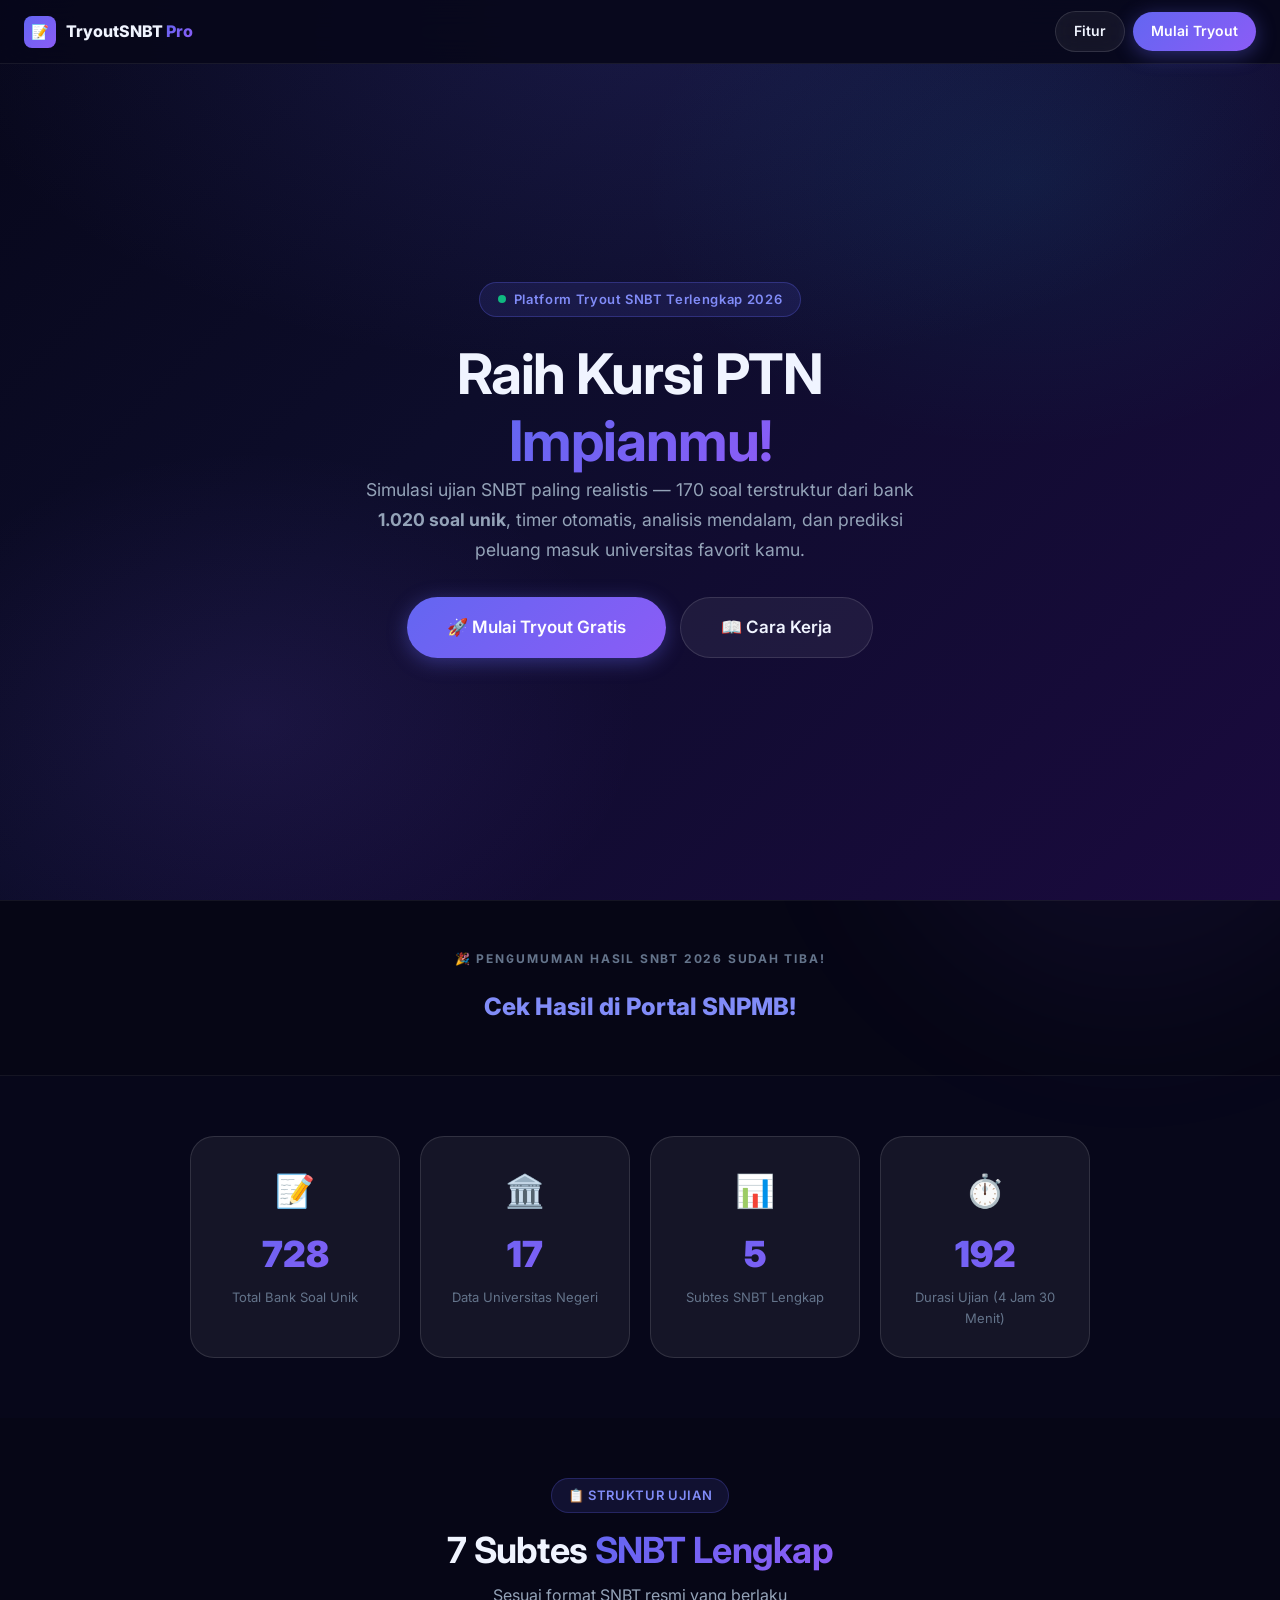
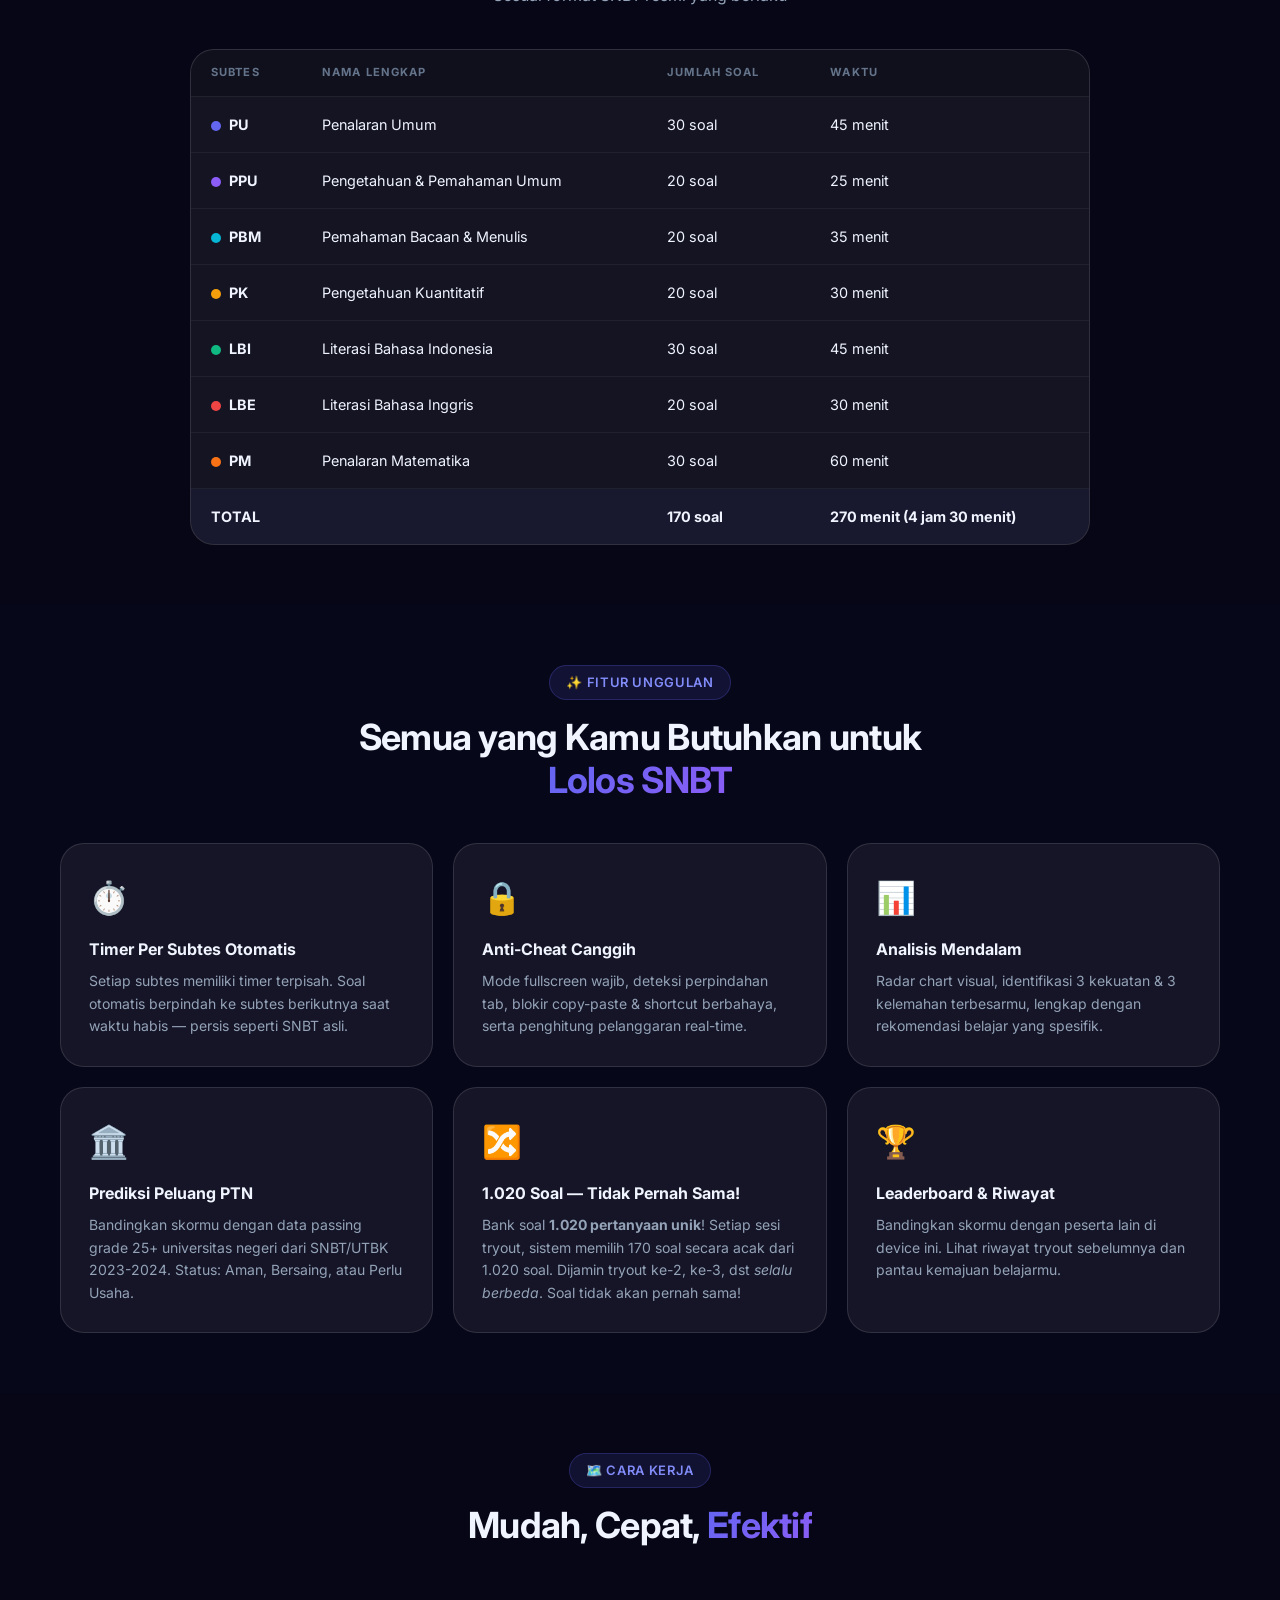
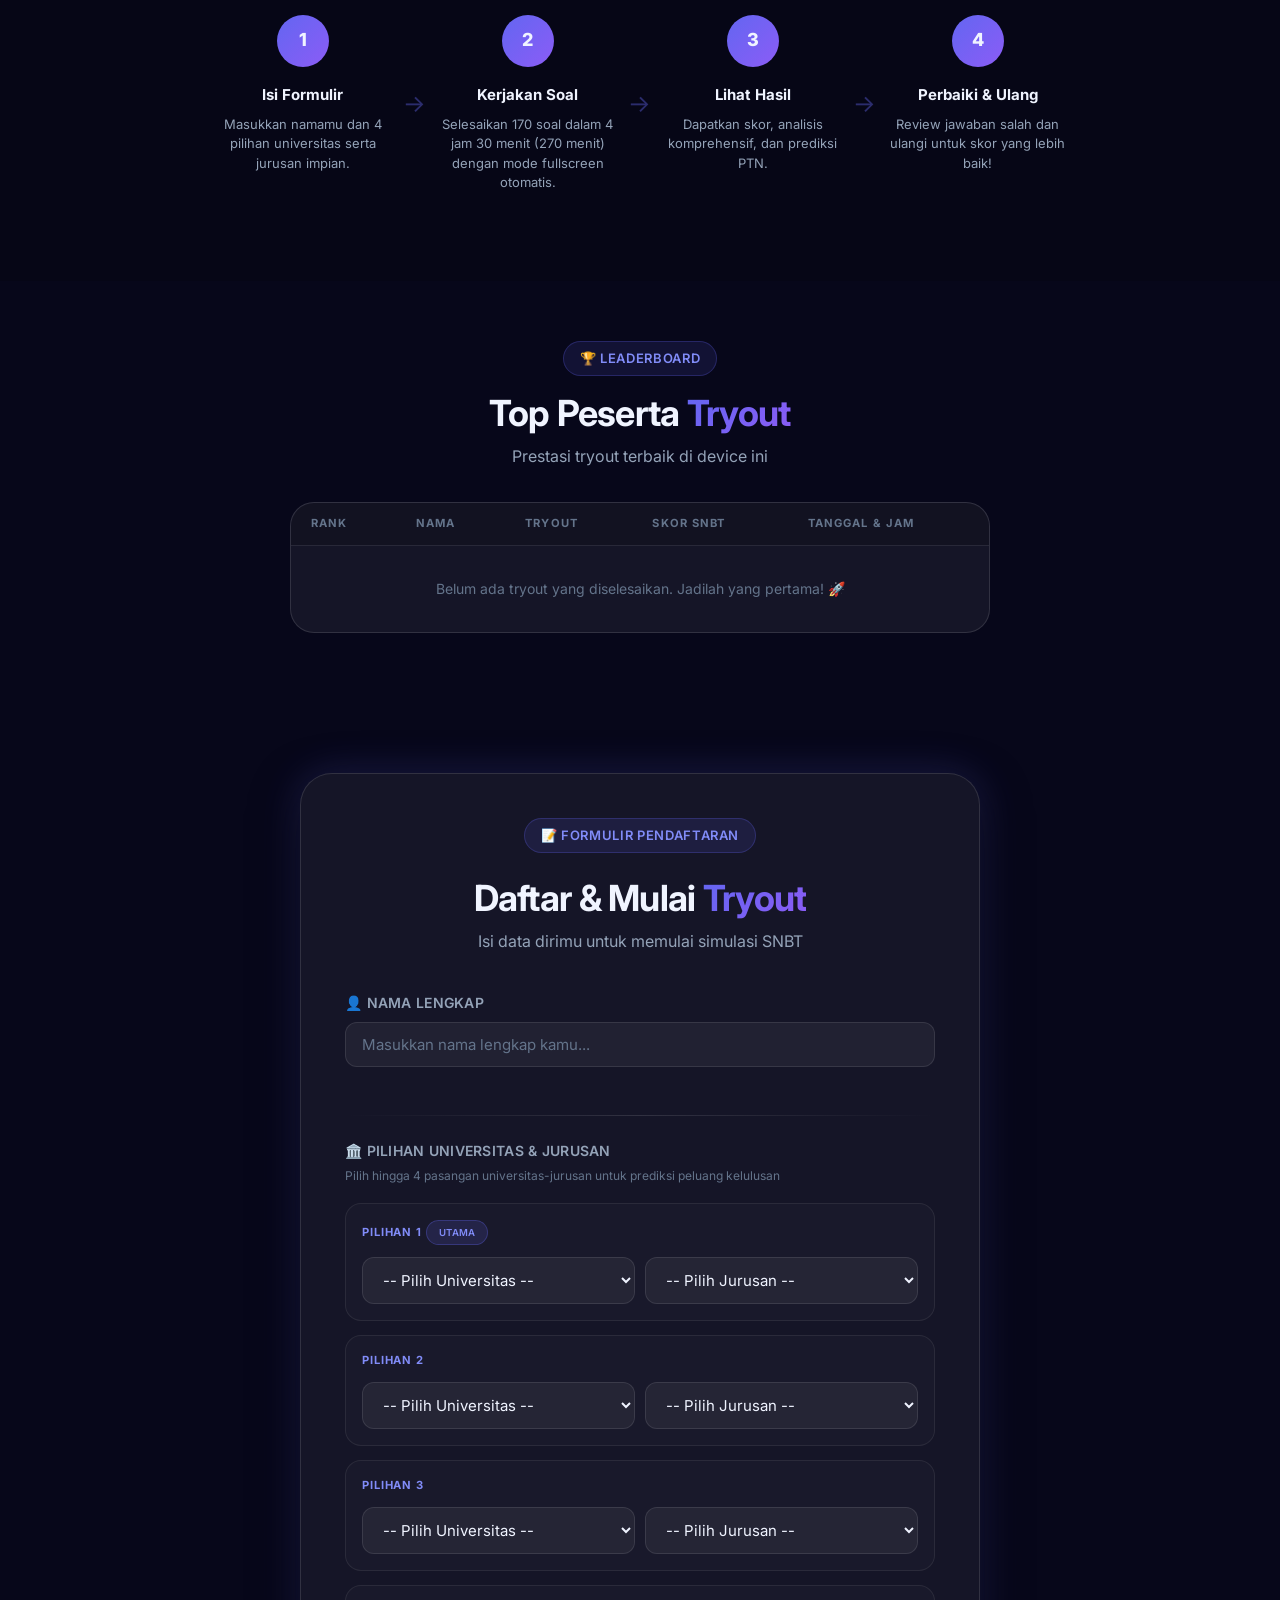
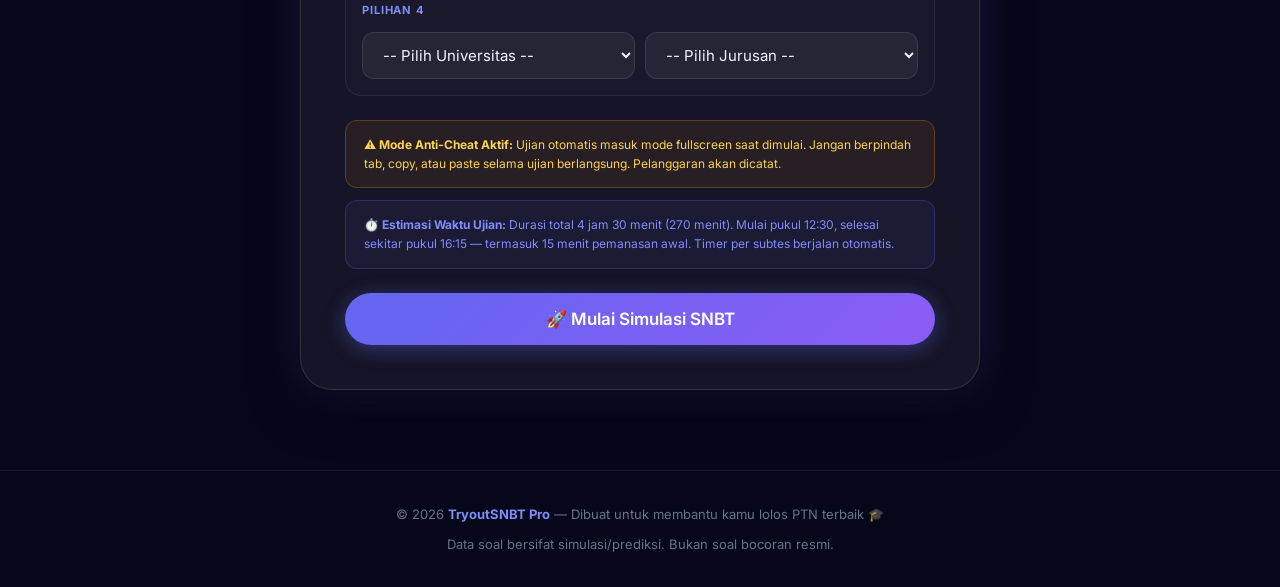
==== index.html @ de83677d "perbaiki waktu ujian" ====
<!DOCTYPE html>
<html lang="id">
<head>
  <meta charset="UTF-8">
  <meta name="viewport" content="width=device-width, initial-scale=1.0">
  <title>TryoutSNBT Pro — Simulasi SNBT Terlengkap 2026</title>
  <meta name="description" content="Platform simulasi ujian SNBT terlengkap. 170 soal, 7 subtes, timer otomatis, analisis mendalam, dan prediksi kelulusan PTN favorit kamu.">
  <link rel="stylesheet" href="css/style.css">
  <style>
    /* ===== HERO ===== */
    .hero {
      min-height: 100vh;
      display: flex;
      flex-direction: column;
      align-items: center;
      justify-content: center;
      text-align: center;
      padding: 100px 20px 60px;
      position: relative;
      overflow: hidden;
      background: var(--gradient-hero);
    }
    .hero::before {
      content: '';
      position: absolute; inset: 0;
      background:
        radial-gradient(ellipse 80% 60% at 50% 0%, rgba(99,102,241,0.15) 0%, transparent 70%),
        radial-gradient(ellipse 50% 50% at 20% 80%, rgba(139,92,246,0.10) 0%, transparent 60%),
        radial-gradient(ellipse 50% 50% at 80% 20%, rgba(6,182,212,0.08) 0%, transparent 60%);
      pointer-events: none;
    }
    .orb-1 { position:absolute; width:600px; height:600px; background:rgba(99,102,241,0.08); top:-200px; left:-200px; border-radius:50%; filter:blur(80px); pointer-events:none; animation:pulse-orb 8s ease-in-out infinite alternate; }
    .orb-2 { position:absolute; width:500px; height:500px; background:rgba(139,92,246,0.06); bottom:-100px; right:-100px; border-radius:50%; filter:blur(80px); pointer-events:none; animation:pulse-orb 6s ease-in-out infinite alternate-reverse; }

    .hero-content { position:relative; z-index:1; max-width:800px; }

    .hero-badge {
      display:inline-flex; align-items:center; gap:8px;
      padding:6px 18px; border-radius:30px; margin-bottom:24px;
      background:rgba(99,102,241,0.12); border:1px solid rgba(99,102,241,0.3);
      font-size:0.8125rem; font-weight:600; color:var(--primary-light);
      letter-spacing:0.05em; animation:fadeInDown 0.6s ease;
    }
    .hero-badge .dot { width:8px; height:8px; border-radius:50%; background:var(--success); animation:blink 1.5s infinite; }

    .hero h1 { animation:fadeInUp 0.7s 0.1s ease both; }
    .hero-sub {
      font-size:1.1rem; color:var(--text-secondary); max-width:580px; margin:0 auto;
      line-height:1.7; animation:fadeInUp 0.7s 0.2s ease both;
    }
    .hero-cta { display:flex; flex-wrap:wrap; gap:14px; justify-content:center; margin-top:32px; animation:fadeInUp 0.7s 0.3s ease both; }

    /* ===== COUNTDOWN ===== */
    .countdown-section {
      padding: 48px 20px;
      text-align:center;
      background:rgba(0,0,0,0.2);
      border-top:1px solid rgba(255,255,255,0.06);
      border-bottom:1px solid rgba(255,255,255,0.06);
    }
    .countdown-label { font-size:0.75rem; font-weight:700; text-transform:uppercase; letter-spacing:0.15em; color:var(--text-muted); margin-bottom:20px; }
    .countdown-units { display:flex; justify-content:center; gap:20px; flex-wrap:wrap; }
    .cd-unit { text-align:center; min-width:80px; }
    .cd-num {
      font-size:clamp(2.5rem,6vw,4rem); font-weight:900; letter-spacing:-0.02em;
      font-variant-numeric:tabular-nums; line-height:1;
      background:var(--gradient-primary); -webkit-background-clip:text; -webkit-text-fill-color:transparent; background-clip:text;
    }
    .cd-sep { font-size:2.5rem; font-weight:700; color:rgba(99,102,241,0.5); align-self:flex-start; padding-top:4px; }
    .cd-lbl { font-size:0.7rem; font-weight:600; text-transform:uppercase; letter-spacing:0.1em; color:var(--text-muted); margin-top:4px; }

    /* ===== STATS ===== */
    .stats-section { padding:60px 20px; }
    .stats-grid { display:grid; grid-template-columns:repeat(auto-fit,minmax(200px,1fr)); gap:20px; max-width:900px; margin:0 auto; }
    .stat-card {
      padding:28px 24px; text-align:center;
      background:var(--glass-bg); border:1px solid var(--glass-border);
      border-radius:var(--radius-xl); transition:var(--transition);
    }
    .stat-card:hover { transform:translateY(-4px); box-shadow:var(--shadow-md); border-color:rgba(99,102,241,0.3); }
    .stat-icon { font-size:2rem; margin-bottom:10px; }
    .stat-num { font-size:2.25rem; font-weight:900; }
    .stat-desc { font-size:0.8125rem; color:var(--text-muted); margin-top:4px; }

    /* ===== FEATURES ===== */
    .features-section { padding:60px 20px; }
    .features-grid { display:grid; grid-template-columns:repeat(auto-fit,minmax(280px,1fr)); gap:20px; margin-top:40px; }
    .feature-card {
      padding:28px; background:var(--glass-bg); border:1px solid var(--glass-border);
      border-radius:var(--radius-xl); transition:var(--transition); position:relative; overflow:hidden;
    }
    .feature-card:hover { transform:translateY(-4px); box-shadow:var(--shadow-md), 0 0 30px rgba(99,102,241,0.1); border-color:rgba(99,102,241,0.25); }
    .feature-card::before { content:''; position:absolute; inset:0; background:var(--gradient-primary); opacity:0; transition:var(--transition); border-radius:inherit; }
    .feature-card:hover::before { opacity:0.03; }
    .feature-icon { font-size:2rem; margin-bottom:14px; position:relative; z-index:1; }
    .feature-title { font-size:1rem; font-weight:700; margin-bottom:8px; position:relative; z-index:1; }
    .feature-desc { font-size:0.875rem; color:var(--text-secondary); line-height:1.6; position:relative; z-index:1; }

    /* ===== SUBTEST TABLE ===== */
    .subtests-section { padding:60px 20px; background:rgba(0,0,0,0.15); }
    .subtest-table-wrap { max-width:900px; margin:40px auto 0; background:var(--glass-bg); border:1px solid var(--glass-border); border-radius:var(--radius-xl); overflow:hidden; }
    .subtest-table { width:100%; border-collapse:collapse; }
    .subtest-table th { padding:14px 20px; text-align:left; font-size:0.7rem; font-weight:700; text-transform:uppercase; letter-spacing:0.1em; color:var(--text-muted); border-bottom:1px solid rgba(255,255,255,0.07); background:rgba(0,0,0,0.2); }
    .subtest-table td { padding:16px 20px; font-size:0.9rem; border-bottom:1px solid rgba(255,255,255,0.05); }
    .subtest-table tr:last-child td { border-bottom:none; }
    .subtest-table tr:hover td { background:rgba(255,255,255,0.02); }
    .sub-dot { display:inline-block; width:10px; height:10px; border-radius:50%; margin-right:8px; vertical-align:middle; }

    /* ===== REGISTRATION FORM ===== */
    .register-section { padding:80px 20px; }
    .form-card { max-width:680px; margin:0 auto; padding:44px; background:var(--glass-bg); border:1px solid var(--glass-border); border-radius:var(--radius-2xl); box-shadow:var(--shadow-lg),var(--shadow-glow); }
    .form-card-header { text-align:center; margin-bottom:36px; }
    .choices-grid { display:grid; grid-template-columns:1fr 1fr; gap:14px; }
    .choice-group { grid-column:1/-1; display:grid; grid-template-columns:1fr 1fr; gap:10px; padding:16px; background:rgba(255,255,255,0.02); border:1px solid rgba(255,255,255,0.07); border-radius:var(--radius-lg); }
    .choice-num { grid-column:1/-1; font-size:0.7rem; font-weight:700; text-transform:uppercase; letter-spacing:0.08em; color:var(--primary-light); margin-bottom:2px; }
    .name-hint { font-size:0.75rem; color:var(--danger); min-height:16px; }

    /* ===== LEADERBOARD ===== */
    .leaderboard-section { padding:60px 20px; }
    .lb-card { max-width:700px; margin:0 auto; background:var(--glass-bg); border:1px solid var(--glass-border); border-radius:var(--radius-xl); overflow:hidden; }
    .lb-card table { width:100%; border-collapse:collapse; }
    .lb-card th { padding:12px 20px; text-align:left; font-size:0.7rem; font-weight:700; text-transform:uppercase; letter-spacing:0.1em; color:var(--text-muted); border-bottom:1px solid rgba(255,255,255,0.08); background:rgba(0,0,0,0.15); }
    .lb-card td { padding:13px 20px; font-size:0.875rem; border-bottom:1px solid rgba(255,255,255,0.05); }
    .lb-card tr:last-child td { border-bottom:none; }
    .lb-card tr:hover td { background:rgba(255,255,255,0.02); }

    /* ===== HOW IT WORKS ===== */
    .how-section { padding:60px 20px; background:rgba(0,0,0,0.15); }
    .steps-grid { display:grid; grid-template-columns:repeat(auto-fit,minmax(200px,1fr)); gap:0; max-width:900px; margin:40px auto 0; }
    .step { padding:28px 24px; text-align:center; position:relative; }
    .step:not(:last-child)::after { content:'→'; position:absolute; right:-10px; top:50%; transform:translateY(-50%); color:rgba(99,102,241,0.4); font-size:1.5rem; }
    .step-num { width:52px; height:52px; border-radius:50%; background:var(--gradient-primary); display:flex; align-items:center; justify-content:center; font-weight:800; font-size:1.125rem; margin:0 auto 16px; }
    .step-title { font-weight:700; font-size:0.9375rem; margin-bottom:8px; }
    .step-desc { font-size:0.8125rem; color:var(--text-secondary); line-height:1.5; }

    /* ===== FOOTER ===== */
    .footer { text-align:center; padding:32px 20px; border-top:1px solid rgba(255,255,255,0.07); color:var(--text-muted); font-size:0.8125rem; }
    .footer strong { color:var(--primary-light); }

    /* ===== NAVBAR ===== */
    .navbar {
      position:fixed; top:0; left:0; right:0; z-index:500;
      display:flex; align-items:center; justify-content:space-between;
      padding:0 24px; height:64px;
      background:rgba(7,7,26,0.9); border-bottom:1px solid rgba(255,255,255,0.07);
      backdrop-filter:blur(20px); -webkit-backdrop-filter:blur(20px);
    }
    .navbar-brand { display:flex; align-items:center; gap:10px; font-weight:800; font-size:1rem; color:var(--text-primary); }
    .brand-icon { width:32px; height:32px; background:var(--gradient-primary); border-radius:8px; display:flex; align-items:center; justify-content:center; font-size:0.9rem; }
    .navbar-links { display:flex; align-items:center; gap:8px; }

    @media(max-width:640px){
      .choices-grid { grid-template-columns:1fr; }
      .choice-group { grid-template-columns:1fr; }
      .step:not(:last-child)::after { display:none; }
      .countdown-units { gap:12px; }
      .cd-num { font-size:2rem; }
      .form-card { padding:24px; }
    }
  </style>
</head>
<body>

<!-- Particles Background -->
<div class="particles-bg" id="particles"></div>
<div class="orb-1"></div>
<div class="orb-2"></div>

<!-- Toast -->
<div id="toast-container"></div>

<!-- Navbar -->
<nav class="navbar">
  <div class="navbar-brand">
    <div class="brand-icon">📝</div>
    <span>TryoutSNBT<span class="gradient-text"> Pro</span></span>
  </div>
  <div class="navbar-links">
    <a href="#features" class="btn btn-secondary btn-sm">Fitur</a>
    <a href="#register" class="btn btn-primary btn-sm">Mulai Tryout</a>
  </div>
</nav>

<!-- ===== HERO ===== -->
<section class="hero" id="hero">
  <div class="hero-content">
    <div class="hero-badge">
      <span class="dot"></span>
      Platform Tryout SNBT Terlengkap 2026
    </div>
    <h1>Raih Kursi PTN<br><span class="gradient-text">Impianmu!</span></h1>
    <p class="hero-sub">
      Simulasi ujian SNBT paling realistis — 170 soal terstruktur dari bank <strong>1.020 soal unik</strong>,
      timer otomatis, analisis mendalam, dan prediksi peluang masuk universitas favorit kamu.
    </p>
    <div class="hero-cta">
      <a href="#register" class="btn btn-primary btn-lg">
        🚀 Mulai Tryout Gratis
      </a>
      <a href="#how" class="btn btn-secondary btn-lg">
        📖 Cara Kerja
      </a>
    </div>
  </div>
</section>

<!-- ===== COUNTDOWN ===== -->
<section class="countdown-section">
  <div class="countdown-label">⏳ Menuju Pengumuman Hasil SNBT 2026 — 25 Mei 2026</div>
  <div class="countdown-units" id="countdown-display">
    <div class="cd-unit">
      <div class="cd-num" id="cd-days">000</div>
      <div class="cd-lbl">Hari</div>
    </div>
    <div class="cd-sep">:</div>
    <div class="cd-unit">
      <div class="cd-num" id="cd-hours">00</div>
      <div class="cd-lbl">Jam</div>
    </div>
    <div class="cd-sep">:</div>
    <div class="cd-unit">
      <div class="cd-num" id="cd-mins">00</div>
      <div class="cd-lbl">Menit</div>
    </div>
    <div class="cd-sep">:</div>
    <div class="cd-unit">
      <div class="cd-num" id="cd-secs">00</div>
      <div class="cd-lbl">Detik</div>
    </div>
  </div>
</section>

<!-- ===== STATS ===== -->
<section class="stats-section">
  <div class="stats-grid">
    <div class="stat-card animate-on-scroll">
      <div class="stat-icon">📝</div>
      <div class="stat-num gradient-text" data-count="1020" data-suffix="+">0</div>
      <div class="stat-desc">Total Bank Soal Unik</div>
    </div>
    <div class="stat-card animate-on-scroll">
      <div class="stat-icon">🏛️</div>
      <div class="stat-num gradient-text" data-count="25" data-suffix="+">0</div>
      <div class="stat-desc">Data Universitas Negeri</div>
    </div>
    <div class="stat-card animate-on-scroll">
      <div class="stat-icon">📊</div>
      <div class="stat-num gradient-text" data-count="7">0</div>
      <div class="stat-desc">Subtes SNBT Lengkap</div>
    </div>
    <div class="stat-card animate-on-scroll">
      <div class="stat-icon">⏱️</div>
      <div class="stat-num gradient-text" data-count="270" data-suffix=" menit">0</div>
      <div class="stat-desc">Durasi Ujian (4 Jam 30 Menit)</div>
    </div>
  </div>
</section>

<!-- ===== SUBTEST TABLE ===== -->
<section class="subtests-section" id="subtests">
  <div class="container">
    <div class="text-center">
      <div class="section-tag">📋 Struktur Ujian</div>
      <h2>7 Subtes <span class="gradient-text">SNBT Lengkap</span></h2>
      <p class="text-secondary" style="margin-top:10px;">Sesuai format SNBT resmi yang berlaku</p>
    </div>
    <div class="subtest-table-wrap animate-on-scroll">
      <table class="subtest-table">
        <thead>
          <tr>
            <th>Subtes</th>
            <th>Nama Lengkap</th>
            <th>Jumlah Soal</th>
            <th>Waktu</th>
          </tr>
        </thead>
        <tbody>
          <tr><td><span class="sub-dot" style="background:#6366f1"></span><strong>PU</strong></td><td>Penalaran Umum</td><td>30 soal</td><td>45 menit</td></tr>
          <tr><td><span class="sub-dot" style="background:#8b5cf6"></span><strong>PPU</strong></td><td>Pengetahuan & Pemahaman Umum</td><td>20 soal</td><td>25 menit</td></tr>
          <tr><td><span class="sub-dot" style="background:#06b6d4"></span><strong>PBM</strong></td><td>Pemahaman Bacaan & Menulis</td><td>20 soal</td><td>35 menit</td></tr>
          <tr><td><span class="sub-dot" style="background:#f59e0b"></span><strong>PK</strong></td><td>Pengetahuan Kuantitatif</td><td>20 soal</td><td>30 menit</td></tr>
          <tr><td><span class="sub-dot" style="background:#10b981"></span><strong>LBI</strong></td><td>Literasi Bahasa Indonesia</td><td>30 soal</td><td>45 menit</td></tr>
          <tr><td><span class="sub-dot" style="background:#ef4444"></span><strong>LBE</strong></td><td>Literasi Bahasa Inggris</td><td>20 soal</td><td>30 menit</td></tr>
          <tr><td><span class="sub-dot" style="background:#f97316"></span><strong>PM</strong></td><td>Penalaran Matematika</td><td>30 soal</td><td>60 menit</td></tr>
          <tr style="background:rgba(99,102,241,0.05)">
            <td colspan="2"><strong>TOTAL</strong></td>
            <td><strong>170 soal</strong></td>
            <td><strong>270 menit (4 jam 30 menit)</strong></td>
          </tr>
        </tbody>
      </table>
    </div>
  </div>
</section>

<!-- ===== FEATURES ===== -->
<section class="features-section" id="features">
  <div class="container">
    <div class="text-center">
      <div class="section-tag">✨ Fitur Unggulan</div>
      <h2>Semua yang Kamu Butuhkan untuk<br><span class="gradient-text">Lolos SNBT</span></h2>
    </div>
    <div class="features-grid">
      <div class="feature-card animate-on-scroll">
        <div class="feature-icon">⏱️</div>
        <div class="feature-title">Timer Per Subtes Otomatis</div>
        <div class="feature-desc">Setiap subtes memiliki timer terpisah. Soal otomatis berpindah ke subtes berikutnya saat waktu habis — persis seperti SNBT asli.</div>
      </div>
      <div class="feature-card animate-on-scroll">
        <div class="feature-icon">🔒</div>
        <div class="feature-title">Anti-Cheat Canggih</div>
        <div class="feature-desc">Mode fullscreen wajib, deteksi perpindahan tab, blokir copy-paste & shortcut berbahaya, serta penghitung pelanggaran real-time.</div>
      </div>
      <div class="feature-card animate-on-scroll">
        <div class="feature-icon">📊</div>
        <div class="feature-title">Analisis Mendalam</div>
        <div class="feature-desc">Radar chart visual, identifikasi 3 kekuatan & 3 kelemahan terbesarmu, lengkap dengan rekomendasi belajar yang spesifik.</div>
      </div>
      <div class="feature-card animate-on-scroll">
        <div class="feature-icon">🏛️</div>
        <div class="feature-title">Prediksi Peluang PTN</div>
        <div class="feature-desc">Bandingkan skormu dengan data passing grade 25+ universitas negeri dari SNBT/UTBK 2023-2024. Status: Aman, Bersaing, atau Perlu Usaha.</div>
      </div>
      <div class="feature-card animate-on-scroll">
        <div class="feature-icon">🔀</div>
        <div class="feature-title">1.020 Soal — Tidak Pernah Sama!</div>
        <div class="feature-desc">Bank soal <strong>1.020 pertanyaan unik</strong>! Setiap sesi tryout, sistem memilih 170 soal secara acak dari 1.020 soal. Dijamin tryout ke-2, ke-3, dst <em>selalu berbeda</em>. Soal tidak akan pernah sama!</div>
      </div>
      <div class="feature-card animate-on-scroll">
        <div class="feature-icon">🏆</div>
        <div class="feature-title">Leaderboard & Riwayat</div>
        <div class="feature-desc">Bandingkan skormu dengan peserta lain di device ini. Lihat riwayat tryout sebelumnya dan pantau kemajuan belajarmu.</div>
      </div>
    </div>
  </div>
</section>

<!-- ===== HOW IT WORKS ===== -->
<section class="how-section" id="how">
  <div class="container">
    <div class="text-center">
      <div class="section-tag">🗺️ Cara Kerja</div>
      <h2>Mudah, Cepat, <span class="gradient-text">Efektif</span></h2>
    </div>
    <div class="steps-grid animate-on-scroll">
      <div class="step">
        <div class="step-num">1</div>
        <div class="step-title">Isi Formulir</div>
        <div class="step-desc">Masukkan namamu dan 4 pilihan universitas serta jurusan impian.</div>
      </div>
      <div class="step">
        <div class="step-num">2</div>
        <div class="step-title">Kerjakan Soal</div>
        <div class="step-desc">Selesaikan 170 soal dalam 4 jam 30 menit (270 menit) dengan mode fullscreen otomatis.</div>
      </div>
      <div class="step">
        <div class="step-num">3</div>
        <div class="step-title">Lihat Hasil</div>
        <div class="step-desc">Dapatkan skor, analisis komprehensif, dan prediksi PTN.</div>
      </div>
      <div class="step">
        <div class="step-num">4</div>
        <div class="step-title">Perbaiki & Ulang</div>
        <div class="step-desc">Review jawaban salah dan ulangi untuk skor yang lebih baik!</div>
      </div>
    </div>
  </div>
</section>

<!-- ===== LEADERBOARD PREVIEW ===== -->
<section class="leaderboard-section">
  <div class="container">
    <div class="text-center">
      <div class="section-tag">🏆 Leaderboard</div>
      <h2>Top Peserta <span class="gradient-text">Tryout</span></h2>
      <p class="text-secondary mt-8">Prestasi tryout terbaik di device ini</p>
    </div>
    <div class="lb-card animate-on-scroll" style="margin-top:32px;">
      <table>
        <thead>
          <tr>
            <th>Rank</th>
            <th>Nama</th>
            <th>Tryout</th>
            <th>Skor SNBT</th>
            <th>Tanggal & Jam</th>
          </tr>
        </thead>
        <tbody id="leaderboard-body">
          <tr>
            <td colspan="4" style="text-align:center;color:var(--text-muted);padding:32px;">
              Belum ada tryout. Jadilah yang pertama! 🚀
            </td>
          </tr>
        </tbody>
      </table>
    </div>
  </div>
</section>

<!-- ===== REGISTRATION FORM ===== -->
<section class="register-section" id="register">
  <div class="container">
    <div class="form-card animate-on-scroll">
      <div class="form-card-header">
        <div class="section-tag" style="justify-content:center;">📝 Formulir Pendaftaran</div>
        <h2 style="margin-top:8px;">Daftar & Mulai <span class="gradient-text">Tryout</span></h2>
        <p class="text-secondary mt-8">Isi data dirimu untuk memulai simulasi SNBT</p>
      </div>

      <form id="registration-form">
        <!-- Nama -->
        <div class="form-group" style="margin-bottom:24px;">
          <label class="form-label" for="name-input">👤 Nama Lengkap</label>
          <input type="text" id="name-input" class="form-control" placeholder="Masukkan nama lengkap kamu..." maxlength="60" autocomplete="off" required>
          <div class="name-hint" id="name-hint"></div>
        </div>

        <!-- Divider -->
        <div class="divider" style="margin:24px 0;"></div>
        <div style="margin-bottom:16px;">
          <div class="form-label" style="margin-bottom:4px;">🏛️ Pilihan Universitas & Jurusan</div>
          <p class="text-xs text-muted">Pilih hingga 4 pasangan universitas-jurusan untuk prediksi peluang kelulusan</p>
        </div>

        <!-- 4 Choices -->
        <div style="display:flex;flex-direction:column;gap:14px;">
          <div class="choice-group">
            <div class="choice-num">Pilihan 1 <span class="badge badge-primary" style="font-size:.6rem;">Utama</span></div>
            <select id="uni-1" class="uni-select form-control"></select>
            <select id="major-1" class="major-select form-control"></select>
          </div>
          <div class="choice-group">
            <div class="choice-num">Pilihan 2</div>
            <select id="uni-2" class="uni-select form-control"></select>
            <select id="major-2" class="major-select form-control"></select>
          </div>
          <div class="choice-group">
            <div class="choice-num">Pilihan 3</div>
            <select id="uni-3" class="uni-select form-control"></select>
            <select id="major-3" class="major-select form-control"></select>
          </div>
          <div class="choice-group">
            <div class="choice-num">Pilihan 4</div>
            <select id="uni-4" class="uni-select form-control"></select>
            <select id="major-4" class="major-select form-control"></select>
          </div>
        </div>

        <!-- Warning / Notice -->
        <div style="margin-top:24px;padding:14px 18px;border-radius:12px;background:rgba(245,158,11,0.08);border:1px solid rgba(245,158,11,0.25);">
          <p class="text-xs" style="color:#fcd34d;line-height:1.6;">
            ⚠️ <strong>Mode Anti-Cheat Aktif:</strong> Ujian otomatis masuk mode fullscreen saat dimulai. Jangan berpindah tab, copy, atau paste selama ujian berlangsung. Pelanggaran akan dicatat.
          </p>
        </div>
        <div style="margin-top:12px;padding:14px 18px;border-radius:12px;background:rgba(99,102,241,0.08);border:1px solid rgba(99,102,241,0.25);">
          <p class="text-xs" style="color:var(--primary-light);line-height:1.6;">
            ⏱️ <strong>Estimasi Waktu Ujian:</strong> Durasi total 4 jam 30 menit (270 menit). Mulai pukul 12:30, selesai sekitar pukul 16:15 — termasuk 15 menit pemanasan awal. Timer per subtes berjalan otomatis.
          </p>
        </div>

        <button type="submit" class="btn btn-primary btn-lg" style="width:100%;margin-top:24px;font-size:1.0625rem;" id="start-btn">
          🚀 Mulai Simulasi SNBT
        </button>
      </form>
    </div>
  </div>
</section>

<!-- ===== FOOTER ===== -->
<footer class="footer">
  <p>© 2026 <strong>TryoutSNBT Pro</strong> — Dibuat untuk membantu kamu lolos PTN terbaik 🎓</p>
  <p class="mt-8" style="color:var(--text-muted);">Data soal bersifat simulasi/prediksi. Bukan soal bocoran resmi.</p>
</footer>

<script src="js/passgrade.js"></script>
<script src="js/questions.js"></script>
<script src="js/questions_extra.js"></script>
<script src="js/app.js"></script>
<script>
  // ===== Service Worker Registration =====
  if ('serviceWorker' in navigator && location.protocol.startsWith('http')) {
    navigator.serviceWorker.register('./sw.js', { scope: './' })
      .then(reg => console.log('[SW] Registered, scope:', reg.scope))
      .catch(err => console.warn('[SW] Registration failed:', err));
  }
</script>
</body>
</html>
---- css/style.css ----
/* ============================================================
   SNBT Tryout Pro — Global Design System
   Font: Inter (Google Fonts)
   Theme: Dark Mode Premium + Glassmorphism
   ============================================================ */

@import url('https://fonts.googleapis.com/css2?family=Inter:wght@300;400;500;600;700;800;900&display=swap');

/* ===== CSS Variables ===== */
:root {
  --bg-primary: #07071a;
  --bg-secondary: #0d0d2b;
  --bg-tertiary: #13133a;
  --bg-card: rgba(255, 255, 255, 0.04);
  --glass-bg: rgba(255, 255, 255, 0.06);
  --glass-border: rgba(255, 255, 255, 0.12);
  --glass-blur: 24px;

  --primary: #6366f1;
  --primary-light: #818cf8;
  --primary-dark: #4f46e5;
  --secondary: #8b5cf6;
  --accent: #06b6d4;
  --accent-warm: #f59e0b;

  --text-primary: #f0f4ff;
  --text-secondary: #94a3b8;
  --text-muted: #64748b;

  --success: #10b981;
  --warning: #f59e0b;
  --danger: #ef4444;
  --info: #3b82f6;

  --gradient-hero: linear-gradient(135deg, #07071a 0%, #0d0d2b 40%, #1a0a3e 100%);
  --gradient-primary: linear-gradient(135deg, #6366f1 0%, #8b5cf6 100%);
  --gradient-accent: linear-gradient(135deg, #06b6d4 0%, #6366f1 100%);
  --gradient-warm: linear-gradient(135deg, #f59e0b 0%, #ef4444 100%);
  --gradient-success: linear-gradient(135deg, #10b981 0%, #06b6d4 100%);

  --radius-sm: 8px;
  --radius-md: 12px;
  --radius-lg: 16px;
  --radius-xl: 24px;
  --radius-2xl: 32px;
  --radius-full: 9999px;

  --shadow-sm: 0 2px 8px rgba(0, 0, 0, 0.3);
  --shadow-md: 0 8px 32px rgba(0, 0, 0, 0.4);
  --shadow-lg: 0 16px 48px rgba(0, 0, 0, 0.5);
  --shadow-glow: 0 0 40px rgba(99, 102, 241, 0.25);
  --shadow-glow-accent: 0 0 40px rgba(6, 182, 212, 0.2);

  --transition: all 0.3s cubic-bezier(0.4, 0, 0.2, 1);
  --transition-fast: all 0.15s ease;
  --transition-slow: all 0.5s ease;

  --font: 'Inter', -apple-system, BlinkMacSystemFont, 'Segoe UI', sans-serif;
  --header-h: 72px;
}

/* ===== Reset & Base ===== */
*, *::before, *::after {
  margin: 0;
  padding: 0;
  box-sizing: border-box;
}

html {
  scroll-behavior: smooth;
  -webkit-font-smoothing: antialiased;
}

body {
  font-family: var(--font);
  background: var(--bg-primary);
  color: var(--text-primary);
  min-height: 100vh;
  line-height: 1.6;
  overflow-x: hidden;
}

a {
  color: var(--primary-light);
  text-decoration: none;
  transition: var(--transition-fast);
}
a:hover { color: var(--accent); }

img { max-width: 100%; }

/* ===== Scrollbar ===== */
::-webkit-scrollbar { width: 6px; height: 6px; }
::-webkit-scrollbar-track { background: var(--bg-secondary); }
::-webkit-scrollbar-thumb { background: var(--primary); border-radius: 3px; }
::-webkit-scrollbar-thumb:hover { background: var(--secondary); }

/* ===== Typography ===== */
h1, h2, h3, h4, h5, h6 { font-weight: 700; line-height: 1.2; letter-spacing: -0.02em; }
h1 { font-size: clamp(2rem, 5vw, 3.5rem); }
h2 { font-size: clamp(1.5rem, 3vw, 2.25rem); }
h3 { font-size: clamp(1.2rem, 2vw, 1.5rem); }
h4 { font-size: 1.125rem; }
p { line-height: 1.7; }

.gradient-text {
  background: var(--gradient-primary);
  -webkit-background-clip: text;
  -webkit-text-fill-color: transparent;
  background-clip: text;
}
.gradient-text-accent {
  background: var(--gradient-accent);
  -webkit-background-clip: text;
  -webkit-text-fill-color: transparent;
  background-clip: text;
}

/* ===== Glass Card ===== */
.glass {
  background: var(--glass-bg);
  border: 1px solid var(--glass-border);
  backdrop-filter: blur(var(--glass-blur));
  -webkit-backdrop-filter: blur(var(--glass-blur));
  border-radius: var(--radius-xl);
}

.glass-sm {
  background: var(--glass-bg);
  border: 1px solid var(--glass-border);
  backdrop-filter: blur(12px);
  -webkit-backdrop-filter: blur(12px);
  border-radius: var(--radius-md);
}

/* ===== Buttons ===== */
.btn {
  display: inline-flex;
  align-items: center;
  justify-content: center;
  gap: 8px;
  padding: 12px 28px;
  border: none;
  border-radius: var(--radius-full);
  font-family: var(--font);
  font-size: 0.9375rem;
  font-weight: 600;
  cursor: pointer;
  transition: var(--transition);
  white-space: nowrap;
  user-select: none;
  text-decoration: none;
}

.btn-primary {
  background: var(--gradient-primary);
  color: #fff;
  box-shadow: 0 4px 20px rgba(99, 102, 241, 0.4);
}
.btn-primary:hover {
  transform: translateY(-2px);
  box-shadow: 0 8px 32px rgba(99, 102, 241, 0.6);
  color: #fff;
}
.btn-primary:active { transform: translateY(0); }

.btn-secondary {
  background: var(--glass-bg);
  border: 1px solid var(--glass-border);
  color: var(--text-primary);
  backdrop-filter: blur(12px);
}
.btn-secondary:hover {
  background: rgba(255,255,255,0.1);
  border-color: var(--primary-light);
  color: var(--primary-light);
  transform: translateY(-2px);
}

.btn-accent {
  background: var(--gradient-accent);
  color: #fff;
  box-shadow: 0 4px 20px rgba(6, 182, 212, 0.35);
}
.btn-accent:hover {
  transform: translateY(-2px);
  box-shadow: 0 8px 32px rgba(6, 182, 212, 0.55);
  color: #fff;
}

.btn-danger {
  background: linear-gradient(135deg, #ef4444, #dc2626);
  color: #fff;
  box-shadow: 0 4px 20px rgba(239, 68, 68, 0.35);
}
.btn-danger:hover { transform: translateY(-2px); box-shadow: 0 8px 32px rgba(239, 68, 68, 0.55); color: #fff; }

.btn-success {
  background: var(--gradient-success);
  color: #fff;
  box-shadow: 0 4px 20px rgba(16, 185, 129, 0.35);
}
.btn-success:hover { transform: translateY(-2px); box-shadow: 0 8px 32px rgba(16, 185, 129, 0.55); color: #fff; }

.btn-lg { padding: 16px 40px; font-size: 1.0625rem; }
.btn-sm { padding: 8px 18px; font-size: 0.875rem; }
.btn-icon { width: 44px; height: 44px; padding: 0; border-radius: var(--radius-md); }

.btn:disabled {
  opacity: 0.4;
  cursor: not-allowed;
  transform: none !important;
  box-shadow: none !important;
}

/* ===== Form Elements ===== */
.form-group { display: flex; flex-direction: column; gap: 8px; }
.form-label {
  font-size: 0.875rem;
  font-weight: 600;
  color: var(--text-secondary);
  letter-spacing: 0.02em;
  text-transform: uppercase;
}
.form-control {
  background: rgba(255,255,255,0.05);
  border: 1.5px solid rgba(255,255,255,0.1);
  border-radius: var(--radius-md);
  padding: 12px 16px;
  font-family: var(--font);
  font-size: 0.9375rem;
  color: var(--text-primary);
  transition: var(--transition);
  width: 100%;
  outline: none;
}
.form-control:focus {
  border-color: var(--primary);
  background: rgba(99, 102, 241, 0.08);
  box-shadow: 0 0 0 3px rgba(99, 102, 241, 0.15);
}
.form-control::placeholder { color: var(--text-muted); }
.form-control option {
  background: #1a1a3e;
  color: var(--text-primary);
}

/* ===== Badge & Chip ===== */
.badge {
  display: inline-flex;
  align-items: center;
  gap: 5px;
  padding: 4px 12px;
  border-radius: var(--radius-full);
  font-size: 0.75rem;
  font-weight: 600;
  letter-spacing: 0.03em;
}
.badge-primary { background: rgba(99,102,241,0.15); color: var(--primary-light); border: 1px solid rgba(99,102,241,0.3); }
.badge-success { background: rgba(16,185,129,0.15); color: #34d399; border: 1px solid rgba(16,185,129,0.3); }
.badge-warning { background: rgba(245,158,11,0.15); color: #fcd34d; border: 1px solid rgba(245,158,11,0.3); }
.badge-danger { background: rgba(239,68,68,0.15); color: #f87171; border: 1px solid rgba(239,68,68,0.3); }
.badge-accent { background: rgba(6,182,212,0.15); color: #22d3ee; border: 1px solid rgba(6,182,212,0.3); }

/* ===== Progress Bar ===== */
.progress {
  width: 100%;
  height: 8px;
  background: rgba(255,255,255,0.08);
  border-radius: var(--radius-full);
  overflow: hidden;
}
.progress-bar {
  height: 100%;
  border-radius: var(--radius-full);
  background: var(--gradient-primary);
  transition: width 0.5s ease;
  position: relative;
  overflow: hidden;
}
.progress-bar::after {
  content: '';
  position: absolute;
  top: 0; left: -100%;
  width: 100%; height: 100%;
  background: linear-gradient(90deg, transparent, rgba(255,255,255,0.3), transparent);
  animation: shimmer 2s infinite;
}
@keyframes shimmer {
  0% { left: -100%; }
  100% { left: 100%; }
}

/* ===== Modal ===== */
.modal-overlay {
  position: fixed; inset: 0;
  background: rgba(0,0,0,0.8);
  backdrop-filter: blur(8px);
  z-index: 1000;
  display: flex; align-items: center; justify-content: center;
  padding: 20px;
  opacity: 0; visibility: hidden;
  transition: var(--transition);
}
.modal-overlay.active {
  opacity: 1; visibility: visible;
}
.modal {
  background: var(--bg-secondary);
  border: 1px solid var(--glass-border);
  border-radius: var(--radius-2xl);
  padding: 40px;
  max-width: 560px;
  width: 100%;
  transform: scale(0.95) translateY(20px);
  transition: var(--transition);
  box-shadow: var(--shadow-lg), var(--shadow-glow);
}
.modal-overlay.active .modal {
  transform: scale(1) translateY(0);
}
.modal-header { margin-bottom: 24px; text-align: center; }
.modal-title { font-size: 1.5rem; font-weight: 700; margin-bottom: 8px; }
.modal-body { margin-bottom: 32px; color: var(--text-secondary); }
.modal-footer { display: flex; gap: 12px; justify-content: flex-end; }

/* ===== Toast Notification ===== */
#toast-container {
  position: fixed;
  top: 20px;
  right: 20px;
  z-index: 9999;
  display: flex;
  flex-direction: column;
  gap: 10px;
  pointer-events: none;
}
.toast {
  display: flex;
  align-items: center;
  gap: 12px;
  padding: 14px 20px;
  background: var(--bg-tertiary);
  border: 1px solid var(--glass-border);
  border-radius: var(--radius-lg);
  box-shadow: var(--shadow-lg);
  backdrop-filter: blur(12px);
  font-size: 0.9rem;
  font-weight: 500;
  min-width: 280px;
  max-width: 400px;
  animation: toastIn 0.35s cubic-bezier(0.34, 1.56, 0.64, 1) forwards;
  pointer-events: auto;
}
.toast.hiding { animation: toastOut 0.3s ease forwards; }
.toast-icon { font-size: 1.2rem; flex-shrink: 0; }
.toast-warning { border-color: rgba(245,158,11,0.4); }
.toast-danger { border-color: rgba(239,68,68,0.4); }
.toast-success { border-color: rgba(16,185,129,0.4); }
.toast-info { border-color: rgba(99,102,241,0.4); }

@keyframes toastIn {
  from { opacity: 0; transform: translateX(100px); }
  to { opacity: 1; transform: translateX(0); }
}
@keyframes toastOut {
  from { opacity: 1; transform: translateX(0); }
  to { opacity: 0; transform: translateX(100px); }
}

/* ===== Grid / Layout ===== */
.container { max-width: 1200px; margin: 0 auto; padding: 0 20px; }
.grid-2 { display: grid; grid-template-columns: repeat(2, 1fr); gap: 20px; }
.grid-3 { display: grid; grid-template-columns: repeat(3, 1fr); gap: 20px; }
.grid-4 { display: grid; grid-template-columns: repeat(4, 1fr); gap: 20px; }

.flex { display: flex; }
.flex-center { display: flex; align-items: center; justify-content: center; }
.flex-between { display: flex; align-items: center; justify-content: space-between; }
.flex-col { display: flex; flex-direction: column; }
.gap-8 { gap: 8px; }
.gap-12 { gap: 12px; }
.gap-16 { gap: 16px; }
.gap-20 { gap: 20px; }
.gap-24 { gap: 24px; }

/* ===== Utility ===== */
.text-center { text-align: center; }
.text-sm { font-size: 0.875rem; }
.text-xs { font-size: 0.75rem; }
.text-lg { font-size: 1.125rem; }
.text-muted { color: var(--text-muted); }
.text-secondary { color: var(--text-secondary); }
.text-success { color: var(--success); }
.text-warning { color: var(--warning); }
.text-danger { color: var(--danger); }
.text-primary-c { color: var(--primary-light); }
.fw-500 { font-weight: 500; }
.fw-600 { font-weight: 600; }
.fw-700 { font-weight: 700; }
.mt-4 { margin-top: 4px; } .mt-8 { margin-top: 8px; } .mt-12 { margin-top: 12px; }
.mt-16 { margin-top: 16px; } .mt-24 { margin-top: 24px; } .mt-32 { margin-top: 32px; }
.mb-4 { margin-bottom: 4px; } .mb-8 { margin-bottom: 8px; } .mb-12 { margin-bottom: 12px; }
.mb-16 { margin-bottom: 16px; } .mb-24 { margin-bottom: 24px; } .mb-32 { margin-bottom: 32px; }
.hidden { display: none !important; }
.sr-only { position: absolute; width: 1px; height: 1px; padding: 0; margin: -1px; overflow: hidden; clip: rect(0,0,0,0); border: 0; }

/* ===== Particles Background ===== */
.particles-bg {
  position: fixed;
  inset: 0;
  z-index: 0;
  pointer-events: none;
  overflow: hidden;
}
.particle {
  position: absolute;
  border-radius: 50%;
  animation: float linear infinite;
  opacity: 0;
}
@keyframes float {
  0% { transform: translateY(100vh) rotate(0deg); opacity: 0; }
  10% { opacity: 1; }
  90% { opacity: 0.6; }
  100% { transform: translateY(-100px) rotate(720deg); opacity: 0; }
}

/* ===== Glow Orbs ===== */
.orb {
  position: absolute;
  border-radius: 50%;
  filter: blur(80px);
  pointer-events: none;
  animation: pulse-orb 6s ease-in-out infinite alternate;
}
@keyframes pulse-orb {
  0% { transform: scale(1); opacity: 0.25; }
  100% { transform: scale(1.2); opacity: 0.4; }
}

/* ===== Animations ===== */
@keyframes fadeInUp {
  from { opacity: 0; transform: translateY(30px); }
  to { opacity: 1; transform: translateY(0); }
}
@keyframes fadeInDown {
  from { opacity: 0; transform: translateY(-20px); }
  to { opacity: 1; transform: translateY(0); }
}
@keyframes scaleIn {
  from { opacity: 0; transform: scale(0.9); }
  to { opacity: 1; transform: scale(1); }
}
@keyframes pulse {
  0%, 100% { opacity: 1; }
  50% { opacity: 0.6; }
}
@keyframes spin {
  from { transform: rotate(0deg); }
  to { transform: rotate(360deg); }
}
@keyframes blink {
  0%, 100% { opacity: 1; }
  50% { opacity: 0; }
}
@keyframes countUp {
  from { opacity: 0; transform: translateY(10px); }
  to { opacity: 1; transform: translateY(0); }
}

.animate-fade-up { animation: fadeInUp 0.6s ease forwards; }
.animate-fade-down { animation: fadeInDown 0.5s ease forwards; }
.animate-scale { animation: scaleIn 0.4s cubic-bezier(0.34, 1.56, 0.64, 1) forwards; }

/* ===== Divider ===== */
.divider {
  height: 1px;
  background: linear-gradient(90deg, transparent, var(--glass-border), transparent);
  margin: 32px 0;
}

/* ===== Section Title ===== */
.section-tag {
  display: inline-flex;
  align-items: center;
  gap: 8px;
  padding: 6px 16px;
  border-radius: var(--radius-full);
  background: rgba(99,102,241,0.12);
  border: 1px solid rgba(99,102,241,0.25);
  font-size: 0.8125rem;
  font-weight: 600;
  color: var(--primary-light);
  letter-spacing: 0.05em;
  text-transform: uppercase;
  margin-bottom: 16px;
}

/* ===== Responsive ===== */
@media (max-width: 1024px) {
  .grid-4 { grid-template-columns: repeat(2, 1fr); }
}
@media (max-width: 768px) {
  .grid-2, .grid-3, .grid-4 { grid-template-columns: 1fr; }
  .container { padding: 0 16px; }
  .modal { padding: 24px; }
}

/* ===== Skeleton Loading ===== */
.skeleton {
  background: linear-gradient(90deg, rgba(255,255,255,0.05) 25%, rgba(255,255,255,0.1) 50%, rgba(255,255,255,0.05) 75%);
  background-size: 200%;
  animation: skeleton-shimmer 1.5s infinite;
  border-radius: var(--radius-md);
}
@keyframes skeleton-shimmer {
  0% { background-position: 200% 0; }
  100% { background-position: -200% 0; }
}

/* ===== Selection ===== */
::selection { background: rgba(99,102,241,0.3); color: #fff; }
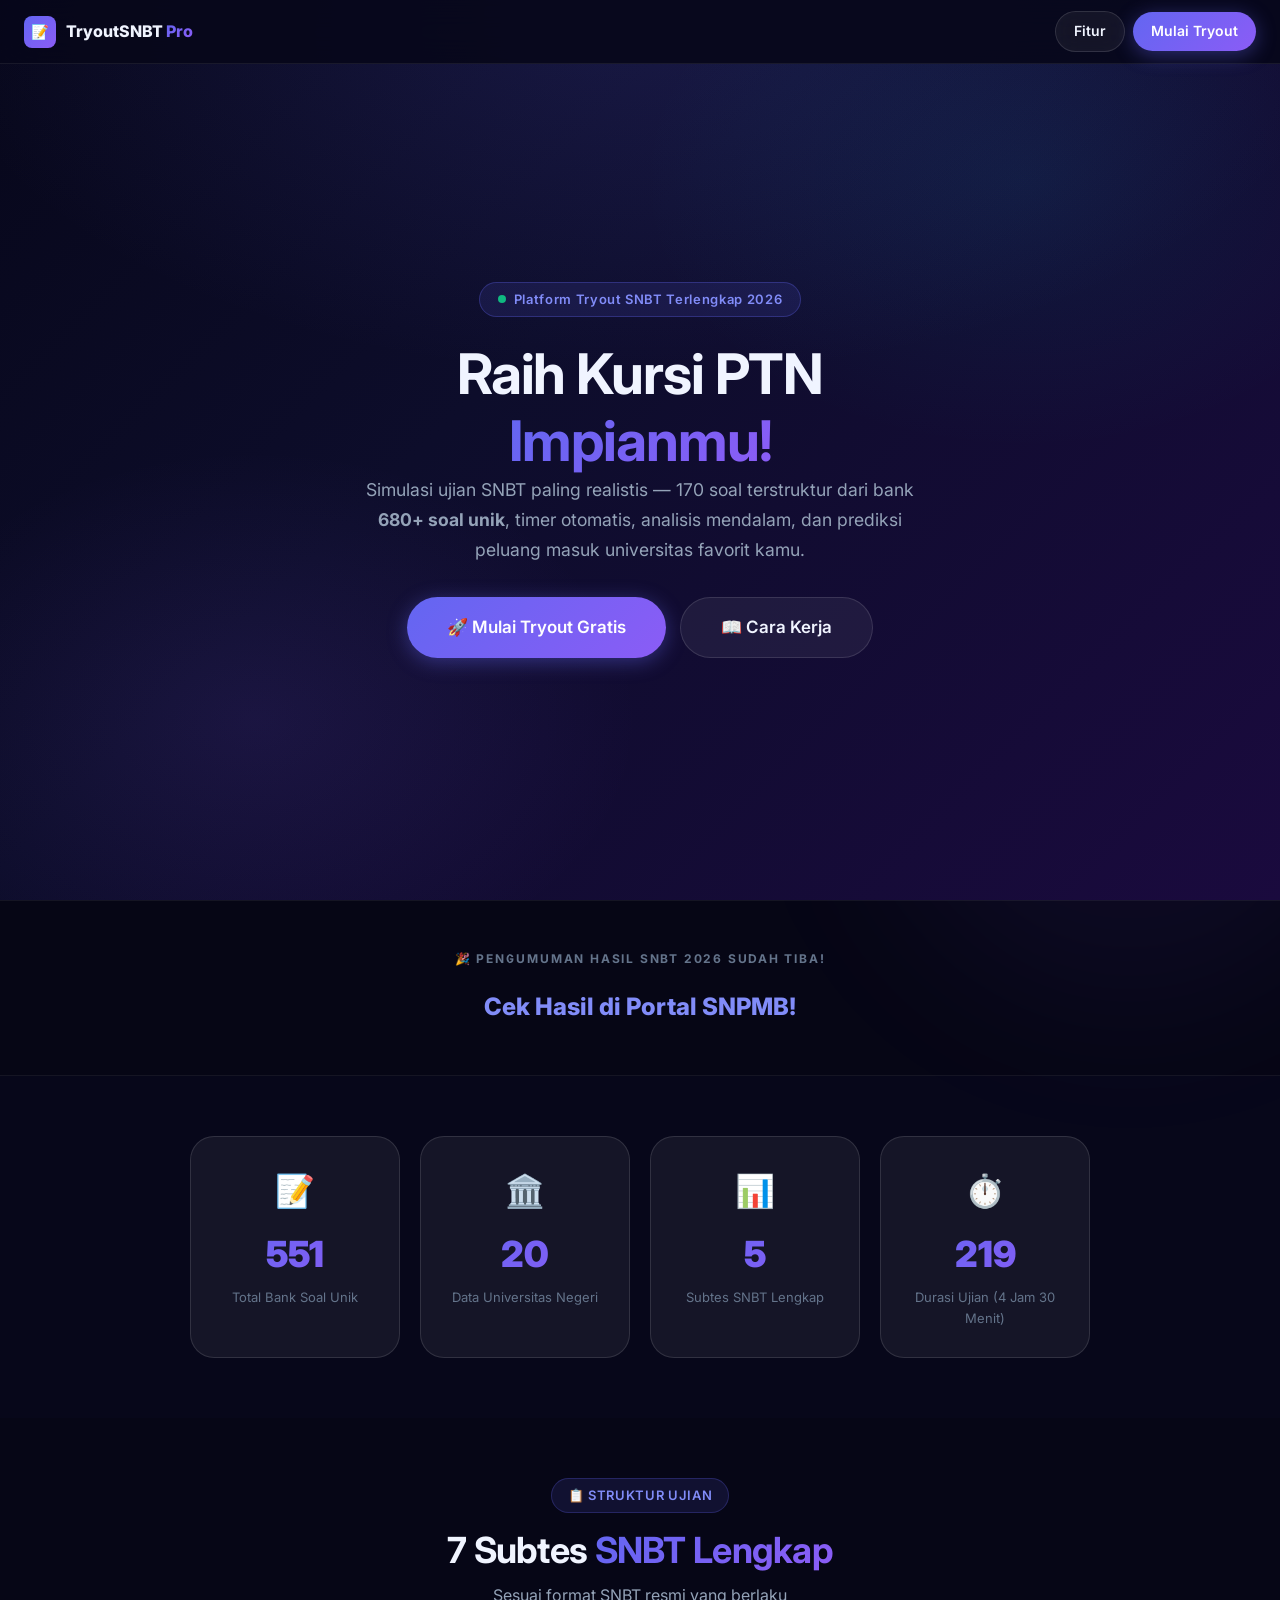
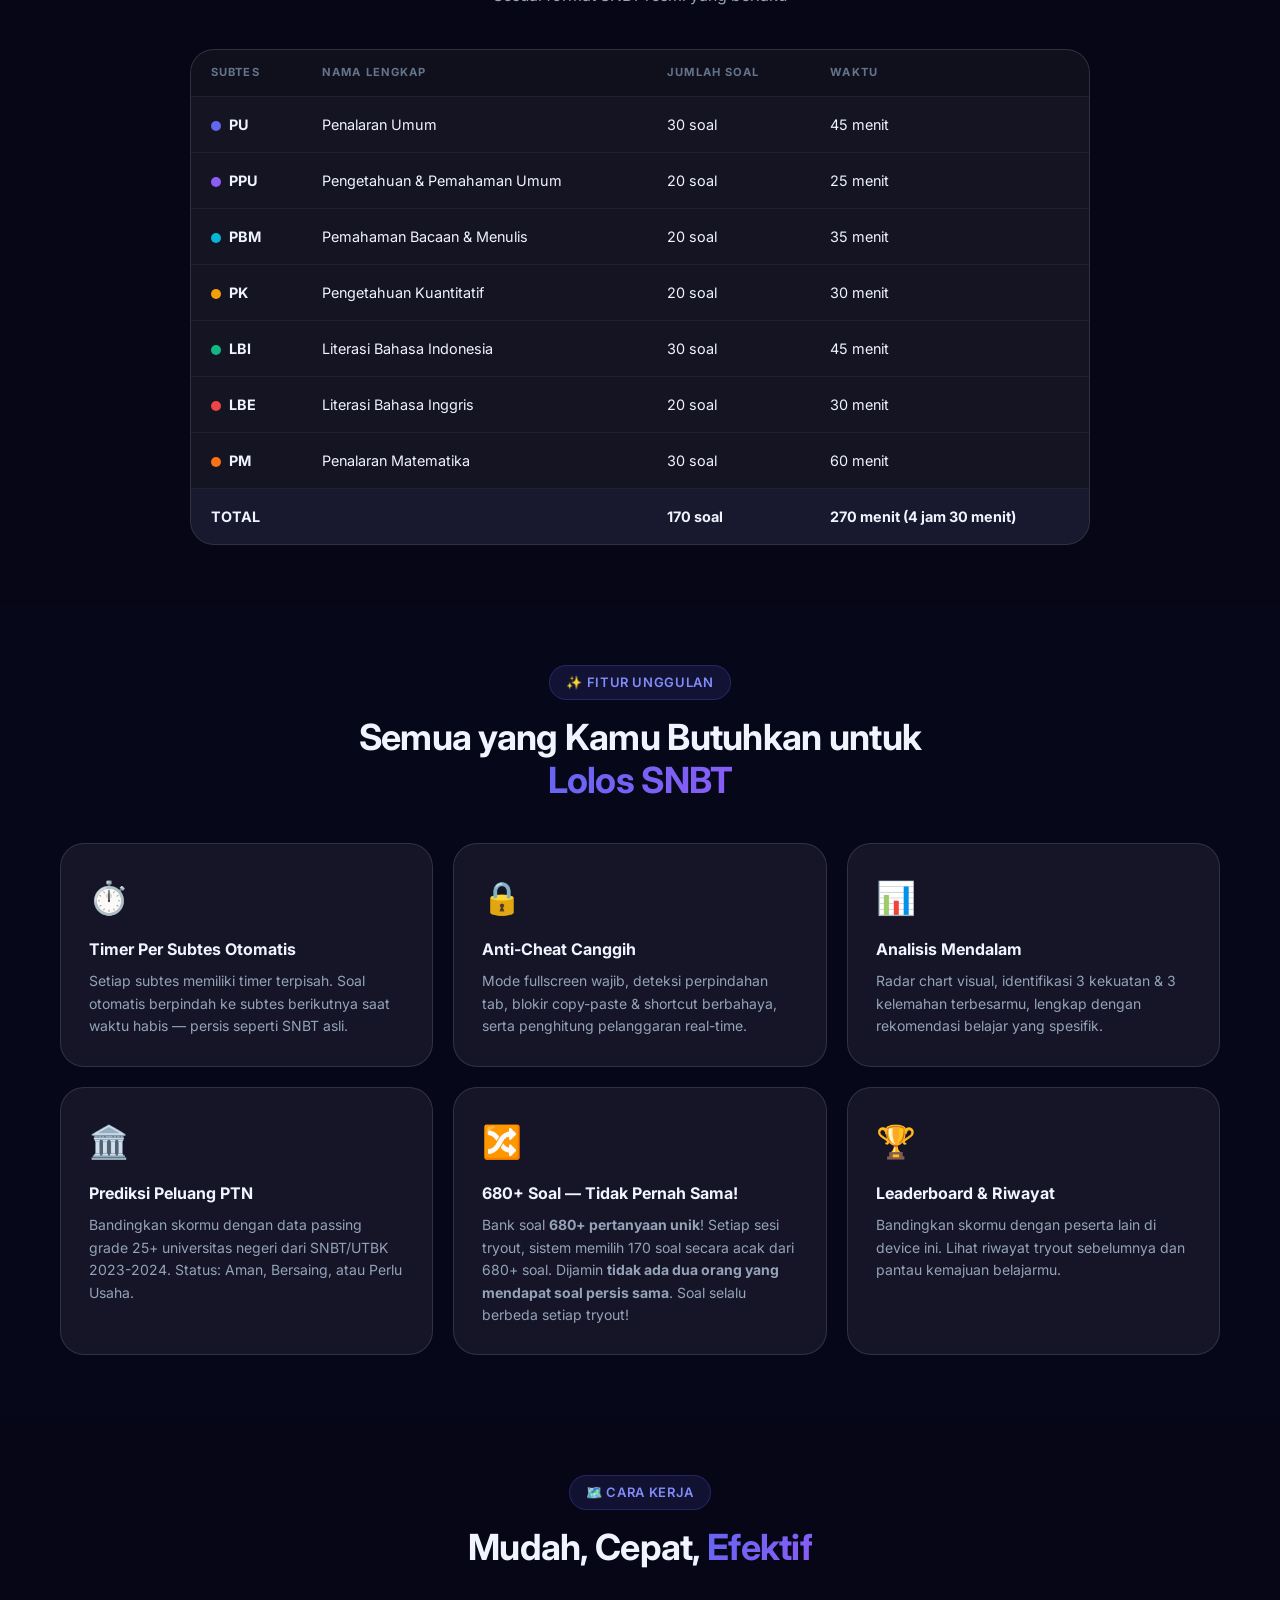
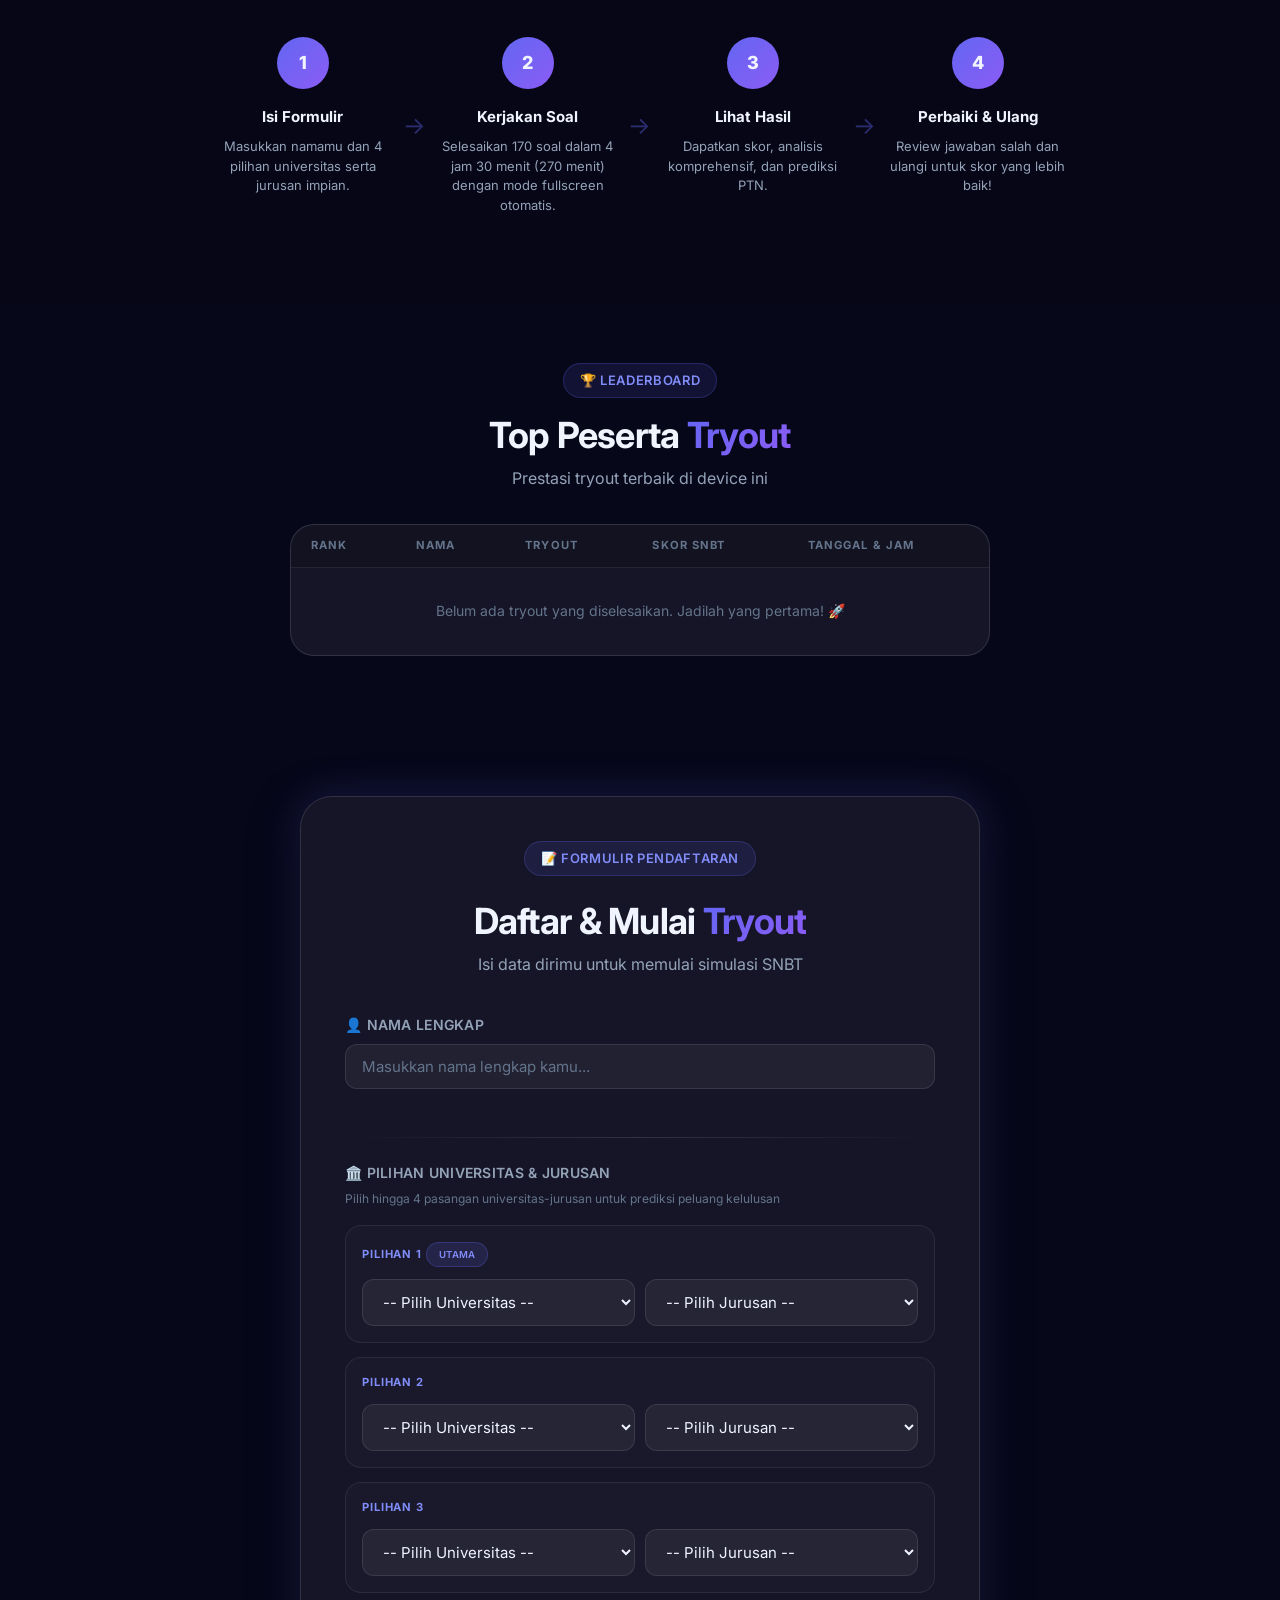
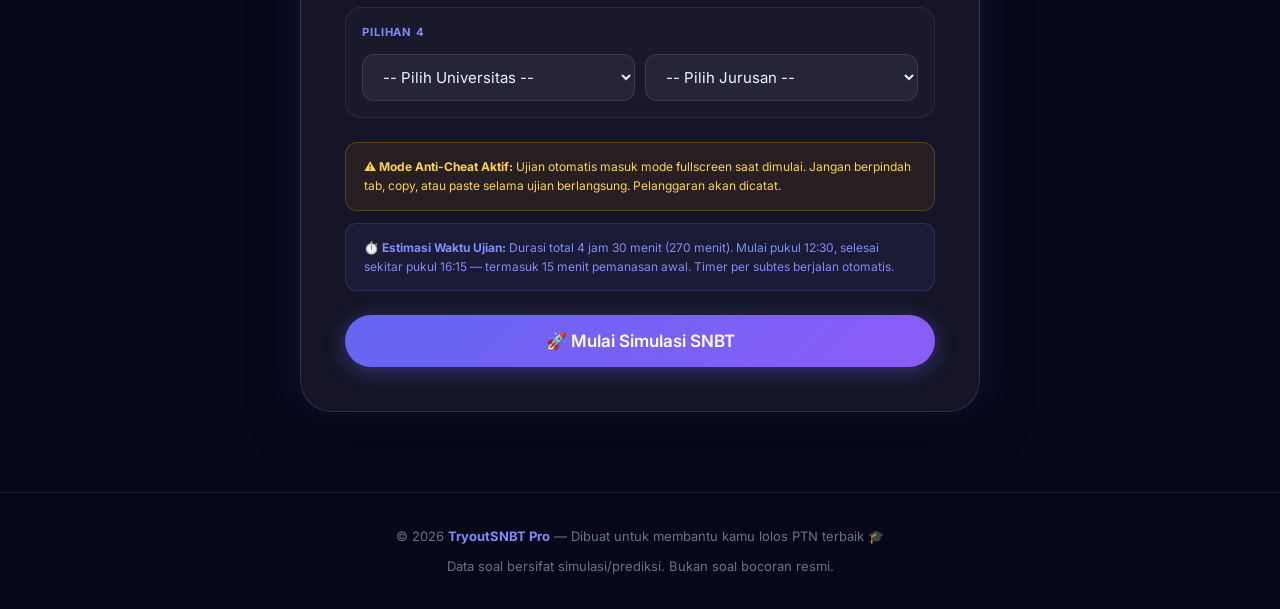
==== commit 25eb6eeb: "add soal" ====
--- a/index.html
+++ b/index.html
@@ -1,10 +1,12 @@
 <!DOCTYPE html>
 <html lang="id">
+
 <head>
   <meta charset="UTF-8">
   <meta name="viewport" content="width=device-width, initial-scale=1.0">
   <title>TryoutSNBT Pro — Simulasi SNBT Terlengkap 2026</title>
-  <meta name="description" content="Platform simulasi ujian SNBT terlengkap. 170 soal, 7 subtes, timer otomatis, analisis mendalam, dan prediksi kelulusan PTN favorit kamu.">
+  <meta name="description"
+    content="Platform simulasi ujian SNBT terlengkap. 170 soal, 7 subtes, timer otomatis, analisis mendalam, dan prediksi kelulusan PTN favorit kamu.">
   <link rel="stylesheet" href="css/style.css">
   <style>
     /* ===== HERO ===== */
@@ -20,470 +22,934 @@
       overflow: hidden;
       background: var(--gradient-hero);
     }
+
     .hero::before {
       content: '';
-      position: absolute; inset: 0;
+      position: absolute;
+      inset: 0;
       background:
-        radial-gradient(ellipse 80% 60% at 50% 0%, rgba(99,102,241,0.15) 0%, transparent 70%),
-        radial-gradient(ellipse 50% 50% at 20% 80%, rgba(139,92,246,0.10) 0%, transparent 60%),
-        radial-gradient(ellipse 50% 50% at 80% 20%, rgba(6,182,212,0.08) 0%, transparent 60%);
+        radial-gradient(ellipse 80% 60% at 50% 0%, rgba(99, 102, 241, 0.15) 0%, transparent 70%),
+        radial-gradient(ellipse 50% 50% at 20% 80%, rgba(139, 92, 246, 0.10) 0%, transparent 60%),
+        radial-gradient(ellipse 50% 50% at 80% 20%, rgba(6, 182, 212, 0.08) 0%, transparent 60%);
       pointer-events: none;
     }
-    .orb-1 { position:absolute; width:600px; height:600px; background:rgba(99,102,241,0.08); top:-200px; left:-200px; border-radius:50%; filter:blur(80px); pointer-events:none; animation:pulse-orb 8s ease-in-out infinite alternate; }
-    .orb-2 { position:absolute; width:500px; height:500px; background:rgba(139,92,246,0.06); bottom:-100px; right:-100px; border-radius:50%; filter:blur(80px); pointer-events:none; animation:pulse-orb 6s ease-in-out infinite alternate-reverse; }
-
-    .hero-content { position:relative; z-index:1; max-width:800px; }
+
+    .orb-1 {
+      position: absolute;
+      width: 600px;
+      height: 600px;
+      background: rgba(99, 102, 241, 0.08);
+      top: -200px;
+      left: -200px;
+      border-radius: 50%;
+      filter: blur(80px);
+      pointer-events: none;
+      animation: pulse-orb 8s ease-in-out infinite alternate;
+    }
+
+    .orb-2 {
+      position: absolute;
+      width: 500px;
+      height: 500px;
+      background: rgba(139, 92, 246, 0.06);
+      bottom: -100px;
+      right: -100px;
+      border-radius: 50%;
+      filter: blur(80px);
+      pointer-events: none;
+      animation: pulse-orb 6s ease-in-out infinite alternate-reverse;
+    }
+
+    .hero-content {
+      position: relative;
+      z-index: 1;
+      max-width: 800px;
+    }
 
     .hero-badge {
-      display:inline-flex; align-items:center; gap:8px;
-      padding:6px 18px; border-radius:30px; margin-bottom:24px;
-      background:rgba(99,102,241,0.12); border:1px solid rgba(99,102,241,0.3);
-      font-size:0.8125rem; font-weight:600; color:var(--primary-light);
-      letter-spacing:0.05em; animation:fadeInDown 0.6s ease;
-    }
-    .hero-badge .dot { width:8px; height:8px; border-radius:50%; background:var(--success); animation:blink 1.5s infinite; }
-
-    .hero h1 { animation:fadeInUp 0.7s 0.1s ease both; }
+      display: inline-flex;
+      align-items: center;
+      gap: 8px;
+      padding: 6px 18px;
+      border-radius: 30px;
+      margin-bottom: 24px;
+      background: rgba(99, 102, 241, 0.12);
+      border: 1px solid rgba(99, 102, 241, 0.3);
+      font-size: 0.8125rem;
+      font-weight: 600;
+      color: var(--primary-light);
+      letter-spacing: 0.05em;
+      animation: fadeInDown 0.6s ease;
+    }
+
+    .hero-badge .dot {
+      width: 8px;
+      height: 8px;
+      border-radius: 50%;
+      background: var(--success);
+      animation: blink 1.5s infinite;
+    }
+
+    .hero h1 {
+      animation: fadeInUp 0.7s 0.1s ease both;
+    }
+
     .hero-sub {
-      font-size:1.1rem; color:var(--text-secondary); max-width:580px; margin:0 auto;
-      line-height:1.7; animation:fadeInUp 0.7s 0.2s ease both;
-    }
-    .hero-cta { display:flex; flex-wrap:wrap; gap:14px; justify-content:center; margin-top:32px; animation:fadeInUp 0.7s 0.3s ease both; }
+      font-size: 1.1rem;
+      color: var(--text-secondary);
+      max-width: 580px;
+      margin: 0 auto;
+      line-height: 1.7;
+      animation: fadeInUp 0.7s 0.2s ease both;
+    }
+
+    .hero-cta {
+      display: flex;
+      flex-wrap: wrap;
+      gap: 14px;
+      justify-content: center;
+      margin-top: 32px;
+      animation: fadeInUp 0.7s 0.3s ease both;
+    }
 
     /* ===== COUNTDOWN ===== */
     .countdown-section {
       padding: 48px 20px;
-      text-align:center;
-      background:rgba(0,0,0,0.2);
-      border-top:1px solid rgba(255,255,255,0.06);
-      border-bottom:1px solid rgba(255,255,255,0.06);
-    }
-    .countdown-label { font-size:0.75rem; font-weight:700; text-transform:uppercase; letter-spacing:0.15em; color:var(--text-muted); margin-bottom:20px; }
-    .countdown-units { display:flex; justify-content:center; gap:20px; flex-wrap:wrap; }
-    .cd-unit { text-align:center; min-width:80px; }
+      text-align: center;
+      background: rgba(0, 0, 0, 0.2);
+      border-top: 1px solid rgba(255, 255, 255, 0.06);
+      border-bottom: 1px solid rgba(255, 255, 255, 0.06);
+    }
+
+    .countdown-label {
+      font-size: 0.75rem;
+      font-weight: 700;
+      text-transform: uppercase;
+      letter-spacing: 0.15em;
+      color: var(--text-muted);
+      margin-bottom: 20px;
+    }
+
+    .countdown-units {
+      display: flex;
+      justify-content: center;
+      gap: 20px;
+      flex-wrap: wrap;
+    }
+
+    .cd-unit {
+      text-align: center;
+      min-width: 80px;
+    }
+
     .cd-num {
-      font-size:clamp(2.5rem,6vw,4rem); font-weight:900; letter-spacing:-0.02em;
-      font-variant-numeric:tabular-nums; line-height:1;
-      background:var(--gradient-primary); -webkit-background-clip:text; -webkit-text-fill-color:transparent; background-clip:text;
-    }
-    .cd-sep { font-size:2.5rem; font-weight:700; color:rgba(99,102,241,0.5); align-self:flex-start; padding-top:4px; }
-    .cd-lbl { font-size:0.7rem; font-weight:600; text-transform:uppercase; letter-spacing:0.1em; color:var(--text-muted); margin-top:4px; }
+      font-size: clamp(2.5rem, 6vw, 4rem);
+      font-weight: 900;
+      letter-spacing: -0.02em;
+      font-variant-numeric: tabular-nums;
+      line-height: 1;
+      background: var(--gradient-primary);
+      -webkit-background-clip: text;
+      -webkit-text-fill-color: transparent;
+      background-clip: text;
+    }
+
+    .cd-sep {
+      font-size: 2.5rem;
+      font-weight: 700;
+      color: rgba(99, 102, 241, 0.5);
+      align-self: flex-start;
+      padding-top: 4px;
+    }
+
+    .cd-lbl {
+      font-size: 0.7rem;
+      font-weight: 600;
+      text-transform: uppercase;
+      letter-spacing: 0.1em;
+      color: var(--text-muted);
+      margin-top: 4px;
+    }
 
     /* ===== STATS ===== */
-    .stats-section { padding:60px 20px; }
-    .stats-grid { display:grid; grid-template-columns:repeat(auto-fit,minmax(200px,1fr)); gap:20px; max-width:900px; margin:0 auto; }
+    .stats-section {
+      padding: 60px 20px;
+    }
+
+    .stats-grid {
+      display: grid;
+      grid-template-columns: repeat(auto-fit, minmax(200px, 1fr));
+      gap: 20px;
+      max-width: 900px;
+      margin: 0 auto;
+    }
+
     .stat-card {
-      padding:28px 24px; text-align:center;
-      background:var(--glass-bg); border:1px solid var(--glass-border);
-      border-radius:var(--radius-xl); transition:var(--transition);
-    }
-    .stat-card:hover { transform:translateY(-4px); box-shadow:var(--shadow-md); border-color:rgba(99,102,241,0.3); }
-    .stat-icon { font-size:2rem; margin-bottom:10px; }
-    .stat-num { font-size:2.25rem; font-weight:900; }
-    .stat-desc { font-size:0.8125rem; color:var(--text-muted); margin-top:4px; }
+      padding: 28px 24px;
+      text-align: center;
+      background: var(--glass-bg);
+      border: 1px solid var(--glass-border);
+      border-radius: var(--radius-xl);
+      transition: var(--transition);
+    }
+
+    .stat-card:hover {
+      transform: translateY(-4px);
+      box-shadow: var(--shadow-md);
+      border-color: rgba(99, 102, 241, 0.3);
+    }
+
+    .stat-icon {
+      font-size: 2rem;
+      margin-bottom: 10px;
+    }
+
+    .stat-num {
+      font-size: 2.25rem;
+      font-weight: 900;
+    }
+
+    .stat-desc {
+      font-size: 0.8125rem;
+      color: var(--text-muted);
+      margin-top: 4px;
+    }
 
     /* ===== FEATURES ===== */
-    .features-section { padding:60px 20px; }
-    .features-grid { display:grid; grid-template-columns:repeat(auto-fit,minmax(280px,1fr)); gap:20px; margin-top:40px; }
+    .features-section {
+      padding: 60px 20px;
+    }
+
+    .features-grid {
+      display: grid;
+      grid-template-columns: repeat(auto-fit, minmax(280px, 1fr));
+      gap: 20px;
+      margin-top: 40px;
+    }
+
     .feature-card {
-      padding:28px; background:var(--glass-bg); border:1px solid var(--glass-border);
-      border-radius:var(--radius-xl); transition:var(--transition); position:relative; overflow:hidden;
-    }
-    .feature-card:hover { transform:translateY(-4px); box-shadow:var(--shadow-md), 0 0 30px rgba(99,102,241,0.1); border-color:rgba(99,102,241,0.25); }
-    .feature-card::before { content:''; position:absolute; inset:0; background:var(--gradient-primary); opacity:0; transition:var(--transition); border-radius:inherit; }
-    .feature-card:hover::before { opacity:0.03; }
-    .feature-icon { font-size:2rem; margin-bottom:14px; position:relative; z-index:1; }
-    .feature-title { font-size:1rem; font-weight:700; margin-bottom:8px; position:relative; z-index:1; }
-    .feature-desc { font-size:0.875rem; color:var(--text-secondary); line-height:1.6; position:relative; z-index:1; }
+      padding: 28px;
+      background: var(--glass-bg);
+      border: 1px solid var(--glass-border);
+      border-radius: var(--radius-xl);
+      transition: var(--transition);
+      position: relative;
+      overflow: hidden;
+    }
+
+    .feature-card:hover {
+      transform: translateY(-4px);
+      box-shadow: var(--shadow-md), 0 0 30px rgba(99, 102, 241, 0.1);
+      border-color: rgba(99, 102, 241, 0.25);
+    }
+
+    .feature-card::before {
+      content: '';
+      position: absolute;
+      inset: 0;
+      background: var(--gradient-primary);
+      opacity: 0;
+      transition: var(--transition);
+      border-radius: inherit;
+    }
+
+    .feature-card:hover::before {
+      opacity: 0.03;
+    }
+
+    .feature-icon {
+      font-size: 2rem;
+      margin-bottom: 14px;
+      position: relative;
+      z-index: 1;
+    }
+
+    .feature-title {
+      font-size: 1rem;
+      font-weight: 700;
+      margin-bottom: 8px;
+      position: relative;
+      z-index: 1;
+    }
+
+    .feature-desc {
+      font-size: 0.875rem;
+      color: var(--text-secondary);
+      line-height: 1.6;
+      position: relative;
+      z-index: 1;
+    }
 
     /* ===== SUBTEST TABLE ===== */
-    .subtests-section { padding:60px 20px; background:rgba(0,0,0,0.15); }
-    .subtest-table-wrap { max-width:900px; margin:40px auto 0; background:var(--glass-bg); border:1px solid var(--glass-border); border-radius:var(--radius-xl); overflow:hidden; }
-    .subtest-table { width:100%; border-collapse:collapse; }
-    .subtest-table th { padding:14px 20px; text-align:left; font-size:0.7rem; font-weight:700; text-transform:uppercase; letter-spacing:0.1em; color:var(--text-muted); border-bottom:1px solid rgba(255,255,255,0.07); background:rgba(0,0,0,0.2); }
-    .subtest-table td { padding:16px 20px; font-size:0.9rem; border-bottom:1px solid rgba(255,255,255,0.05); }
-    .subtest-table tr:last-child td { border-bottom:none; }
-    .subtest-table tr:hover td { background:rgba(255,255,255,0.02); }
-    .sub-dot { display:inline-block; width:10px; height:10px; border-radius:50%; margin-right:8px; vertical-align:middle; }
+    .subtests-section {
+      padding: 60px 20px;
+      background: rgba(0, 0, 0, 0.15);
+    }
+
+    .subtest-table-wrap {
+      max-width: 900px;
+      margin: 40px auto 0;
+      background: var(--glass-bg);
+      border: 1px solid var(--glass-border);
+      border-radius: var(--radius-xl);
+      overflow: hidden;
+    }
+
+    .subtest-table {
+      width: 100%;
+      border-collapse: collapse;
+    }
+
+    .subtest-table th {
+      padding: 14px 20px;
+      text-align: left;
+      font-size: 0.7rem;
+      font-weight: 700;
+      text-transform: uppercase;
+      letter-spacing: 0.1em;
+      color: var(--text-muted);
+      border-bottom: 1px solid rgba(255, 255, 255, 0.07);
+      background: rgba(0, 0, 0, 0.2);
+    }
+
+    .subtest-table td {
+      padding: 16px 20px;
+      font-size: 0.9rem;
+      border-bottom: 1px solid rgba(255, 255, 255, 0.05);
+    }
+
+    .subtest-table tr:last-child td {
+      border-bottom: none;
+    }
+
+    .subtest-table tr:hover td {
+      background: rgba(255, 255, 255, 0.02);
+    }
+
+    .sub-dot {
+      display: inline-block;
+      width: 10px;
+      height: 10px;
+      border-radius: 50%;
+      margin-right: 8px;
+      vertical-align: middle;
+    }
 
     /* ===== REGISTRATION FORM ===== */
-    .register-section { padding:80px 20px; }
-    .form-card { max-width:680px; margin:0 auto; padding:44px; background:var(--glass-bg); border:1px solid var(--glass-border); border-radius:var(--radius-2xl); box-shadow:var(--shadow-lg),var(--shadow-glow); }
-    .form-card-header { text-align:center; margin-bottom:36px; }
-    .choices-grid { display:grid; grid-template-columns:1fr 1fr; gap:14px; }
-    .choice-group { grid-column:1/-1; display:grid; grid-template-columns:1fr 1fr; gap:10px; padding:16px; background:rgba(255,255,255,0.02); border:1px solid rgba(255,255,255,0.07); border-radius:var(--radius-lg); }
-    .choice-num { grid-column:1/-1; font-size:0.7rem; font-weight:700; text-transform:uppercase; letter-spacing:0.08em; color:var(--primary-light); margin-bottom:2px; }
-    .name-hint { font-size:0.75rem; color:var(--danger); min-height:16px; }
+    .register-section {
+      padding: 80px 20px;
+    }
+
+    .form-card {
+      max-width: 680px;
+      margin: 0 auto;
+      padding: 44px;
+      background: var(--glass-bg);
+      border: 1px solid var(--glass-border);
+      border-radius: var(--radius-2xl);
+      box-shadow: var(--shadow-lg), var(--shadow-glow);
+    }
+
+    .form-card-header {
+      text-align: center;
+      margin-bottom: 36px;
+    }
+
+    .choices-grid {
+      display: grid;
+      grid-template-columns: 1fr 1fr;
+      gap: 14px;
+    }
+
+    .choice-group {
+      grid-column: 1/-1;
+      display: grid;
+      grid-template-columns: 1fr 1fr;
+      gap: 10px;
+      padding: 16px;
+      background: rgba(255, 255, 255, 0.02);
+      border: 1px solid rgba(255, 255, 255, 0.07);
+      border-radius: var(--radius-lg);
+    }
+
+    .choice-num {
+      grid-column: 1/-1;
+      font-size: 0.7rem;
+      font-weight: 700;
+      text-transform: uppercase;
+      letter-spacing: 0.08em;
+      color: var(--primary-light);
+      margin-bottom: 2px;
+    }
+
+    .name-hint {
+      font-size: 0.75rem;
+      color: var(--danger);
+      min-height: 16px;
+    }
 
     /* ===== LEADERBOARD ===== */
-    .leaderboard-section { padding:60px 20px; }
-    .lb-card { max-width:700px; margin:0 auto; background:var(--glass-bg); border:1px solid var(--glass-border); border-radius:var(--radius-xl); overflow:hidden; }
-    .lb-card table { width:100%; border-collapse:collapse; }
-    .lb-card th { padding:12px 20px; text-align:left; font-size:0.7rem; font-weight:700; text-transform:uppercase; letter-spacing:0.1em; color:var(--text-muted); border-bottom:1px solid rgba(255,255,255,0.08); background:rgba(0,0,0,0.15); }
-    .lb-card td { padding:13px 20px; font-size:0.875rem; border-bottom:1px solid rgba(255,255,255,0.05); }
-    .lb-card tr:last-child td { border-bottom:none; }
-    .lb-card tr:hover td { background:rgba(255,255,255,0.02); }
+    .leaderboard-section {
+      padding: 60px 20px;
+    }
+
+    .lb-card {
+      max-width: 700px;
+      margin: 0 auto;
+      background: var(--glass-bg);
+      border: 1px solid var(--glass-border);
+      border-radius: var(--radius-xl);
+      overflow: hidden;
+    }
+
+    .lb-card table {
+      width: 100%;
+      border-collapse: collapse;
+    }
+
+    .lb-card th {
+      padding: 12px 20px;
+      text-align: left;
+      font-size: 0.7rem;
+      font-weight: 700;
+      text-transform: uppercase;
+      letter-spacing: 0.1em;
+      color: var(--text-muted);
+      border-bottom: 1px solid rgba(255, 255, 255, 0.08);
+      background: rgba(0, 0, 0, 0.15);
+    }
+
+    .lb-card td {
+      padding: 13px 20px;
+      font-size: 0.875rem;
+      border-bottom: 1px solid rgba(255, 255, 255, 0.05);
+    }
+
+    .lb-card tr:last-child td {
+      border-bottom: none;
+    }
+
+    .lb-card tr:hover td {
+      background: rgba(255, 255, 255, 0.02);
+    }
 
     /* ===== HOW IT WORKS ===== */
-    .how-section { padding:60px 20px; background:rgba(0,0,0,0.15); }
-    .steps-grid { display:grid; grid-template-columns:repeat(auto-fit,minmax(200px,1fr)); gap:0; max-width:900px; margin:40px auto 0; }
-    .step { padding:28px 24px; text-align:center; position:relative; }
-    .step:not(:last-child)::after { content:'→'; position:absolute; right:-10px; top:50%; transform:translateY(-50%); color:rgba(99,102,241,0.4); font-size:1.5rem; }
-    .step-num { width:52px; height:52px; border-radius:50%; background:var(--gradient-primary); display:flex; align-items:center; justify-content:center; font-weight:800; font-size:1.125rem; margin:0 auto 16px; }
-    .step-title { font-weight:700; font-size:0.9375rem; margin-bottom:8px; }
-    .step-desc { font-size:0.8125rem; color:var(--text-secondary); line-height:1.5; }
+    .how-section {
+      padding: 60px 20px;
+      background: rgba(0, 0, 0, 0.15);
+    }
+
+    .steps-grid {
+      display: grid;
+      grid-template-columns: repeat(auto-fit, minmax(200px, 1fr));
+      gap: 0;
+      max-width: 900px;
+      margin: 40px auto 0;
+    }
+
+    .step {
+      padding: 28px 24px;
+      text-align: center;
+      position: relative;
+    }
+
+    .step:not(:last-child)::after {
+      content: '→';
+      position: absolute;
+      right: -10px;
+      top: 50%;
+      transform: translateY(-50%);
+      color: rgba(99, 102, 241, 0.4);
+      font-size: 1.5rem;
+    }
+
+    .step-num {
+      width: 52px;
+      height: 52px;
+      border-radius: 50%;
+      background: var(--gradient-primary);
+      display: flex;
+      align-items: center;
+      justify-content: center;
+      font-weight: 800;
+      font-size: 1.125rem;
+      margin: 0 auto 16px;
+    }
+
+    .step-title {
+      font-weight: 700;
+      font-size: 0.9375rem;
+      margin-bottom: 8px;
+    }
+
+    .step-desc {
+      font-size: 0.8125rem;
+      color: var(--text-secondary);
+      line-height: 1.5;
+    }
 
     /* ===== FOOTER ===== */
-    .footer { text-align:center; padding:32px 20px; border-top:1px solid rgba(255,255,255,0.07); color:var(--text-muted); font-size:0.8125rem; }
-    .footer strong { color:var(--primary-light); }
+    .footer {
+      text-align: center;
+      padding: 32px 20px;
+      border-top: 1px solid rgba(255, 255, 255, 0.07);
+      color: var(--text-muted);
+      font-size: 0.8125rem;
+    }
+
+    .footer strong {
+      color: var(--primary-light);
+    }
 
     /* ===== NAVBAR ===== */
     .navbar {
-      position:fixed; top:0; left:0; right:0; z-index:500;
-      display:flex; align-items:center; justify-content:space-between;
-      padding:0 24px; height:64px;
-      background:rgba(7,7,26,0.9); border-bottom:1px solid rgba(255,255,255,0.07);
-      backdrop-filter:blur(20px); -webkit-backdrop-filter:blur(20px);
-    }
-    .navbar-brand { display:flex; align-items:center; gap:10px; font-weight:800; font-size:1rem; color:var(--text-primary); }
-    .brand-icon { width:32px; height:32px; background:var(--gradient-primary); border-radius:8px; display:flex; align-items:center; justify-content:center; font-size:0.9rem; }
-    .navbar-links { display:flex; align-items:center; gap:8px; }
-
-    @media(max-width:640px){
-      .choices-grid { grid-template-columns:1fr; }
-      .choice-group { grid-template-columns:1fr; }
-      .step:not(:last-child)::after { display:none; }
-      .countdown-units { gap:12px; }
-      .cd-num { font-size:2rem; }
-      .form-card { padding:24px; }
+      position: fixed;
+      top: 0;
+      left: 0;
+      right: 0;
+      z-index: 500;
+      display: flex;
+      align-items: center;
+      justify-content: space-between;
+      padding: 0 24px;
+      height: 64px;
+      background: rgba(7, 7, 26, 0.9);
+      border-bottom: 1px solid rgba(255, 255, 255, 0.07);
+      backdrop-filter: blur(20px);
+      -webkit-backdrop-filter: blur(20px);
+    }
+
+    .navbar-brand {
+      display: flex;
+      align-items: center;
+      gap: 10px;
+      font-weight: 800;
+      font-size: 1rem;
+      color: var(--text-primary);
+    }
+
+    .brand-icon {
+      width: 32px;
+      height: 32px;
+      background: var(--gradient-primary);
+      border-radius: 8px;
+      display: flex;
+      align-items: center;
+      justify-content: center;
+      font-size: 0.9rem;
+    }
+
+    .navbar-links {
+      display: flex;
+      align-items: center;
+      gap: 8px;
+    }
+
+    @media(max-width:640px) {
+      .choices-grid {
+        grid-template-columns: 1fr;
+      }
+
+      .choice-group {
+        grid-template-columns: 1fr;
+      }
+
+      .step:not(:last-child)::after {
+        display: none;
+      }
+
+      .countdown-units {
+        gap: 12px;
+      }
+
+      .cd-num {
+        font-size: 2rem;
+      }
+
+      .form-card {
+        padding: 24px;
+      }
     }
   </style>
 </head>
+
 <body>
 
-<!-- Particles Background -->
-<div class="particles-bg" id="particles"></div>
-<div class="orb-1"></div>
-<div class="orb-2"></div>
-
-<!-- Toast -->
-<div id="toast-container"></div>
-
-<!-- Navbar -->
-<nav class="navbar">
-  <div class="navbar-brand">
-    <div class="brand-icon">📝</div>
-    <span>TryoutSNBT<span class="gradient-text"> Pro</span></span>
-  </div>
-  <div class="navbar-links">
-    <a href="#features" class="btn btn-secondary btn-sm">Fitur</a>
-    <a href="#register" class="btn btn-primary btn-sm">Mulai Tryout</a>
-  </div>
-</nav>
-
-<!-- ===== HERO ===== -->
-<section class="hero" id="hero">
-  <div class="hero-content">
-    <div class="hero-badge">
-      <span class="dot"></span>
-      Platform Tryout SNBT Terlengkap 2026
+  <!-- Particles Background -->
+  <div class="particles-bg" id="particles"></div>
+  <div class="orb-1"></div>
+  <div class="orb-2"></div>
+
+  <!-- Toast -->
+  <div id="toast-container"></div>
+
+  <!-- Navbar -->
+  <nav class="navbar">
+    <div class="navbar-brand">
+      <div class="brand-icon">📝</div>
+      <span>TryoutSNBT<span class="gradient-text"> Pro</span></span>
     </div>
-    <h1>Raih Kursi PTN<br><span class="gradient-text">Impianmu!</span></h1>
-    <p class="hero-sub">
-      Simulasi ujian SNBT paling realistis — 170 soal terstruktur dari bank <strong>1.020 soal unik</strong>,
-      timer otomatis, analisis mendalam, dan prediksi peluang masuk universitas favorit kamu.
-    </p>
-    <div class="hero-cta">
-      <a href="#register" class="btn btn-primary btn-lg">
-        🚀 Mulai Tryout Gratis
-      </a>
-      <a href="#how" class="btn btn-secondary btn-lg">
-        📖 Cara Kerja
-      </a>
+    <div class="navbar-links">
+      <a href="#features" class="btn btn-secondary btn-sm">Fitur</a>
+      <a href="#register" class="btn btn-primary btn-sm">Mulai Tryout</a>
     </div>
-  </div>
-</section>
-
-<!-- ===== COUNTDOWN ===== -->
-<section class="countdown-section">
-  <div class="countdown-label">⏳ Menuju Pengumuman Hasil SNBT 2026 — 25 Mei 2026</div>
-  <div class="countdown-units" id="countdown-display">
-    <div class="cd-unit">
-      <div class="cd-num" id="cd-days">000</div>
-      <div class="cd-lbl">Hari</div>
+  </nav>
+
+  <!-- ===== HERO ===== -->
+  <section class="hero" id="hero">
+    <div class="hero-content">
+      <div class="hero-badge">
+        <span class="dot"></span>
+        Platform Tryout SNBT Terlengkap 2026
+      </div>
+      <h1>Raih Kursi PTN<br><span class="gradient-text">Impianmu!</span></h1>
+      <p class="hero-sub">
+        Simulasi ujian SNBT paling realistis — 170 soal terstruktur dari bank <strong>680+ soal unik</strong>,
+        timer otomatis, analisis mendalam, dan prediksi peluang masuk universitas favorit kamu.
+      </p>
+      <div class="hero-cta">
+        <a href="#register" class="btn btn-primary btn-lg">
+          🚀 Mulai Tryout Gratis
+        </a>
+        <a href="#how" class="btn btn-secondary btn-lg">
+          📖 Cara Kerja
+        </a>
+      </div>
     </div>
-    <div class="cd-sep">:</div>
-    <div class="cd-unit">
-      <div class="cd-num" id="cd-hours">00</div>
-      <div class="cd-lbl">Jam</div>
+  </section>
+
+  <!-- ===== COUNTDOWN ===== -->
+  <section class="countdown-section">
+    <div class="countdown-label">⏳ Menuju Pengumuman Hasil SNBT 2026 — 25 Mei 2026</div>
+    <div class="countdown-units" id="countdown-display">
+      <div class="cd-unit">
+        <div class="cd-num" id="cd-days">000</div>
+        <div class="cd-lbl">Hari</div>
+      </div>
+      <div class="cd-sep">:</div>
+      <div class="cd-unit">
+        <div class="cd-num" id="cd-hours">00</div>
+        <div class="cd-lbl">Jam</div>
+      </div>
+      <div class="cd-sep">:</div>
+      <div class="cd-unit">
+        <div class="cd-num" id="cd-mins">00</div>
+        <div class="cd-lbl">Menit</div>
+      </div>
+      <div class="cd-sep">:</div>
+      <div class="cd-unit">
+        <div class="cd-num" id="cd-secs">00</div>
+        <div class="cd-lbl">Detik</div>
+      </div>
     </div>
-    <div class="cd-sep">:</div>
-    <div class="cd-unit">
-      <div class="cd-num" id="cd-mins">00</div>
-      <div class="cd-lbl">Menit</div>
+  </section>
+
+  <!-- ===== STATS ===== -->
+  <section class="stats-section">
+    <div class="stats-grid">
+      <div class="stat-card animate-on-scroll">
+        <div class="stat-icon">📝</div>
+        <div class="stat-num gradient-text" data-count="680" data-suffix="+">0</div>
+        <div class="stat-desc">Total Bank Soal Unik</div>
+      </div>
+      <div class="stat-card animate-on-scroll">
+        <div class="stat-icon">🏛️</div>
+        <div class="stat-num gradient-text" data-count="25" data-suffix="+">0</div>
+        <div class="stat-desc">Data Universitas Negeri</div>
+      </div>
+      <div class="stat-card animate-on-scroll">
+        <div class="stat-icon">📊</div>
+        <div class="stat-num gradient-text" data-count="7">0</div>
+        <div class="stat-desc">Subtes SNBT Lengkap</div>
+      </div>
+      <div class="stat-card animate-on-scroll">
+        <div class="stat-icon">⏱️</div>
+        <div class="stat-num gradient-text" data-count="270" data-suffix=" menit">0</div>
+        <div class="stat-desc">Durasi Ujian (4 Jam 30 Menit)</div>
+      </div>
     </div>
-    <div class="cd-sep">:</div>
-    <div class="cd-unit">
-      <div class="cd-num" id="cd-secs">00</div>
-      <div class="cd-lbl">Detik</div>
+  </section>
+
+  <!-- ===== SUBTEST TABLE ===== -->
+  <section class="subtests-section" id="subtests">
+    <div class="container">
+      <div class="text-center">
+        <div class="section-tag">📋 Struktur Ujian</div>
+        <h2>7 Subtes <span class="gradient-text">SNBT Lengkap</span></h2>
+        <p class="text-secondary" style="margin-top:10px;">Sesuai format SNBT resmi yang berlaku</p>
+      </div>
+      <div class="subtest-table-wrap animate-on-scroll">
+        <table class="subtest-table">
+          <thead>
+            <tr>
+              <th>Subtes</th>
+              <th>Nama Lengkap</th>
+              <th>Jumlah Soal</th>
+              <th>Waktu</th>
+            </tr>
+          </thead>
+          <tbody>
+            <tr>
+              <td><span class="sub-dot" style="background:#6366f1"></span><strong>PU</strong></td>
+              <td>Penalaran Umum</td>
+              <td>30 soal</td>
+              <td>45 menit</td>
+            </tr>
+            <tr>
+              <td><span class="sub-dot" style="background:#8b5cf6"></span><strong>PPU</strong></td>
+              <td>Pengetahuan & Pemahaman Umum</td>
+              <td>20 soal</td>
+              <td>25 menit</td>
+            </tr>
+            <tr>
+              <td><span class="sub-dot" style="background:#06b6d4"></span><strong>PBM</strong></td>
+              <td>Pemahaman Bacaan & Menulis</td>
+              <td>20 soal</td>
+              <td>35 menit</td>
+            </tr>
+            <tr>
+              <td><span class="sub-dot" style="background:#f59e0b"></span><strong>PK</strong></td>
+              <td>Pengetahuan Kuantitatif</td>
+              <td>20 soal</td>
+              <td>30 menit</td>
+            </tr>
+            <tr>
+              <td><span class="sub-dot" style="background:#10b981"></span><strong>LBI</strong></td>
+              <td>Literasi Bahasa Indonesia</td>
+              <td>30 soal</td>
+              <td>45 menit</td>
+            </tr>
+            <tr>
+              <td><span class="sub-dot" style="background:#ef4444"></span><strong>LBE</strong></td>
+              <td>Literasi Bahasa Inggris</td>
+              <td>20 soal</td>
+              <td>30 menit</td>
+            </tr>
+            <tr>
+              <td><span class="sub-dot" style="background:#f97316"></span><strong>PM</strong></td>
+              <td>Penalaran Matematika</td>
+              <td>30 soal</td>
+              <td>60 menit</td>
+            </tr>
+            <tr style="background:rgba(99,102,241,0.05)">
+              <td colspan="2"><strong>TOTAL</strong></td>
+              <td><strong>170 soal</strong></td>
+              <td><strong>270 menit (4 jam 30 menit)</strong></td>
+            </tr>
+          </tbody>
+        </table>
+      </div>
     </div>
-  </div>
-</section>
-
-<!-- ===== STATS ===== -->
-<section class="stats-section">
-  <div class="stats-grid">
-    <div class="stat-card animate-on-scroll">
-      <div class="stat-icon">📝</div>
-      <div class="stat-num gradient-text" data-count="1020" data-suffix="+">0</div>
-      <div class="stat-desc">Total Bank Soal Unik</div>
+  </section>
+
+  <!-- ===== FEATURES ===== -->
+  <section class="features-section" id="features">
+    <div class="container">
+      <div class="text-center">
+        <div class="section-tag">✨ Fitur Unggulan</div>
+        <h2>Semua yang Kamu Butuhkan untuk<br><span class="gradient-text">Lolos SNBT</span></h2>
+      </div>
+      <div class="features-grid">
+        <div class="feature-card animate-on-scroll">
+          <div class="feature-icon">⏱️</div>
+          <div class="feature-title">Timer Per Subtes Otomatis</div>
+          <div class="feature-desc">Setiap subtes memiliki timer terpisah. Soal otomatis berpindah ke subtes berikutnya
+            saat waktu habis — persis seperti SNBT asli.</div>
+        </div>
+        <div class="feature-card animate-on-scroll">
+          <div class="feature-icon">🔒</div>
+          <div class="feature-title">Anti-Cheat Canggih</div>
+          <div class="feature-desc">Mode fullscreen wajib, deteksi perpindahan tab, blokir copy-paste & shortcut
+            berbahaya, serta penghitung pelanggaran real-time.</div>
+        </div>
+        <div class="feature-card animate-on-scroll">
+          <div class="feature-icon">📊</div>
+          <div class="feature-title">Analisis Mendalam</div>
+          <div class="feature-desc">Radar chart visual, identifikasi 3 kekuatan & 3 kelemahan terbesarmu, lengkap dengan
+            rekomendasi belajar yang spesifik.</div>
+        </div>
+        <div class="feature-card animate-on-scroll">
+          <div class="feature-icon">🏛️</div>
+          <div class="feature-title">Prediksi Peluang PTN</div>
+          <div class="feature-desc">Bandingkan skormu dengan data passing grade 25+ universitas negeri dari SNBT/UTBK
+            2023-2024. Status: Aman, Bersaing, atau Perlu Usaha.</div>
+        </div>
+        <div class="feature-card animate-on-scroll">
+          <div class="feature-icon">🔀</div>
+          <div class="feature-title">680+ Soal — Tidak Pernah Sama!</div>
+          <div class="feature-desc">Bank soal <strong>680+ pertanyaan unik</strong>! Setiap sesi tryout, sistem memilih 170 soal secara acak dari 680+ soal. Dijamin <strong>tidak ada dua orang yang mendapat soal persis sama</strong>. Soal selalu berbeda setiap tryout!</div>
+        </div>
+        <div class="feature-card animate-on-scroll">
+          <div class="feature-icon">🏆</div>
+          <div class="feature-title">Leaderboard & Riwayat</div>
+          <div class="feature-desc">Bandingkan skormu dengan peserta lain di device ini. Lihat riwayat tryout sebelumnya
+            dan pantau kemajuan belajarmu.</div>
+        </div>
+      </div>
     </div>
-    <div class="stat-card animate-on-scroll">
-      <div class="stat-icon">🏛️</div>
-      <div class="stat-num gradient-text" data-count="25" data-suffix="+">0</div>
-      <div class="stat-desc">Data Universitas Negeri</div>
+  </section>
+
+  <!-- ===== HOW IT WORKS ===== -->
+  <section class="how-section" id="how">
+    <div class="container">
+      <div class="text-center">
+        <div class="section-tag">🗺️ Cara Kerja</div>
+        <h2>Mudah, Cepat, <span class="gradient-text">Efektif</span></h2>
+      </div>
+      <div class="steps-grid animate-on-scroll">
+        <div class="step">
+          <div class="step-num">1</div>
+          <div class="step-title">Isi Formulir</div>
+          <div class="step-desc">Masukkan namamu dan 4 pilihan universitas serta jurusan impian.</div>
+        </div>
+        <div class="step">
+          <div class="step-num">2</div>
+          <div class="step-title">Kerjakan Soal</div>
+          <div class="step-desc">Selesaikan 170 soal dalam 4 jam 30 menit (270 menit) dengan mode fullscreen otomatis.
+          </div>
+        </div>
+        <div class="step">
+          <div class="step-num">3</div>
+          <div class="step-title">Lihat Hasil</div>
+          <div class="step-desc">Dapatkan skor, analisis komprehensif, dan prediksi PTN.</div>
+        </div>
+        <div class="step">
+          <div class="step-num">4</div>
+          <div class="step-title">Perbaiki & Ulang</div>
+          <div class="step-desc">Review jawaban salah dan ulangi untuk skor yang lebih baik!</div>
+        </div>
+      </div>
     </div>
-    <div class="stat-card animate-on-scroll">
-      <div class="stat-icon">📊</div>
-      <div class="stat-num gradient-text" data-count="7">0</div>
-      <div class="stat-desc">Subtes SNBT Lengkap</div>
+  </section>
+
+  <!-- ===== LEADERBOARD PREVIEW ===== -->
+  <section class="leaderboard-section">
+    <div class="container">
+      <div class="text-center">
+        <div class="section-tag">🏆 Leaderboard</div>
+        <h2>Top Peserta <span class="gradient-text">Tryout</span></h2>
+        <p class="text-secondary mt-8">Prestasi tryout terbaik di device ini</p>
+      </div>
+      <div class="lb-card animate-on-scroll" style="margin-top:32px;">
+        <table>
+          <thead>
+            <tr>
+              <th>Rank</th>
+              <th>Nama</th>
+              <th>Tryout</th>
+              <th>Skor SNBT</th>
+              <th>Tanggal & Jam</th>
+            </tr>
+          </thead>
+          <tbody id="leaderboard-body">
+            <tr>
+              <td colspan="4" style="text-align:center;color:var(--text-muted);padding:32px;">
+                Belum ada tryout. Jadilah yang pertama! 🚀
+              </td>
+            </tr>
+          </tbody>
+        </table>
+      </div>
     </div>
-    <div class="stat-card animate-on-scroll">
-      <div class="stat-icon">⏱️</div>
-      <div class="stat-num gradient-text" data-count="270" data-suffix=" menit">0</div>
-      <div class="stat-desc">Durasi Ujian (4 Jam 30 Menit)</div>
+  </section>
+
+  <!-- ===== REGISTRATION FORM ===== -->
+  <section class="register-section" id="register">
+    <div class="container">
+      <div class="form-card animate-on-scroll">
+        <div class="form-card-header">
+          <div class="section-tag" style="justify-content:center;">📝 Formulir Pendaftaran</div>
+          <h2 style="margin-top:8px;">Daftar & Mulai <span class="gradient-text">Tryout</span></h2>
+          <p class="text-secondary mt-8">Isi data dirimu untuk memulai simulasi SNBT</p>
+        </div>
+
+        <form id="registration-form">
+          <!-- Nama -->
+          <div class="form-group" style="margin-bottom:24px;">
+            <label class="form-label" for="name-input">👤 Nama Lengkap</label>
+            <input type="text" id="name-input" class="form-control" placeholder="Masukkan nama lengkap kamu..."
+              maxlength="60" autocomplete="off" required>
+            <div class="name-hint" id="name-hint"></div>
+          </div>
+
+          <!-- Divider -->
+          <div class="divider" style="margin:24px 0;"></div>
+          <div style="margin-bottom:16px;">
+            <div class="form-label" style="margin-bottom:4px;">🏛️ Pilihan Universitas & Jurusan</div>
+            <p class="text-xs text-muted">Pilih hingga 4 pasangan universitas-jurusan untuk prediksi peluang kelulusan
+            </p>
+          </div>
+
+          <!-- 4 Choices -->
+          <div style="display:flex;flex-direction:column;gap:14px;">
+            <div class="choice-group">
+              <div class="choice-num">Pilihan 1 <span class="badge badge-primary" style="font-size:.6rem;">Utama</span>
+              </div>
+              <select id="uni-1" class="uni-select form-control"></select>
+              <select id="major-1" class="major-select form-control"></select>
+            </div>
+            <div class="choice-group">
+              <div class="choice-num">Pilihan 2</div>
+              <select id="uni-2" class="uni-select form-control"></select>
+              <select id="major-2" class="major-select form-control"></select>
+            </div>
+            <div class="choice-group">
+              <div class="choice-num">Pilihan 3</div>
+              <select id="uni-3" class="uni-select form-control"></select>
+              <select id="major-3" class="major-select form-control"></select>
+            </div>
+            <div class="choice-group">
+              <div class="choice-num">Pilihan 4</div>
+              <select id="uni-4" class="uni-select form-control"></select>
+              <select id="major-4" class="major-select form-control"></select>
+            </div>
+          </div>
+
+          <!-- Warning / Notice -->
+          <div
+            style="margin-top:24px;padding:14px 18px;border-radius:12px;background:rgba(245,158,11,0.08);border:1px solid rgba(245,158,11,0.25);">
+            <p class="text-xs" style="color:#fcd34d;line-height:1.6;">
+              ⚠️ <strong>Mode Anti-Cheat Aktif:</strong> Ujian otomatis masuk mode fullscreen saat dimulai. Jangan
+              berpindah tab, copy, atau paste selama ujian berlangsung. Pelanggaran akan dicatat.
+            </p>
+          </div>
+          <div
+            style="margin-top:12px;padding:14px 18px;border-radius:12px;background:rgba(99,102,241,0.08);border:1px solid rgba(99,102,241,0.25);">
+            <p class="text-xs" style="color:var(--primary-light);line-height:1.6;">
+              ⏱️ <strong>Estimasi Waktu Ujian:</strong> Durasi total 4 jam 30 menit (270 menit). Mulai pukul 12:30,
+              selesai sekitar pukul 16:15 — termasuk 15 menit pemanasan awal. Timer per subtes berjalan otomatis.
+            </p>
+          </div>
+
+          <button type="submit" class="btn btn-primary btn-lg" style="width:100%;margin-top:24px;font-size:1.0625rem;"
+            id="start-btn">
+            🚀 Mulai Simulasi SNBT
+          </button>
+        </form>
+      </div>
     </div>
-  </div>
-</section>
-
-<!-- ===== SUBTEST TABLE ===== -->
-<section class="subtests-section" id="subtests">
-  <div class="container">
-    <div class="text-center">
-      <div class="section-tag">📋 Struktur Ujian</div>
-      <h2>7 Subtes <span class="gradient-text">SNBT Lengkap</span></h2>
-      <p class="text-secondary" style="margin-top:10px;">Sesuai format SNBT resmi yang berlaku</p>
-    </div>
-    <div class="subtest-table-wrap animate-on-scroll">
-      <table class="subtest-table">
-        <thead>
-          <tr>
-            <th>Subtes</th>
-            <th>Nama Lengkap</th>
-            <th>Jumlah Soal</th>
-            <th>Waktu</th>
-          </tr>
-        </thead>
-        <tbody>
-          <tr><td><span class="sub-dot" style="background:#6366f1"></span><strong>PU</strong></td><td>Penalaran Umum</td><td>30 soal</td><td>45 menit</td></tr>
-          <tr><td><span class="sub-dot" style="background:#8b5cf6"></span><strong>PPU</strong></td><td>Pengetahuan & Pemahaman Umum</td><td>20 soal</td><td>25 menit</td></tr>
-          <tr><td><span class="sub-dot" style="background:#06b6d4"></span><strong>PBM</strong></td><td>Pemahaman Bacaan & Menulis</td><td>20 soal</td><td>35 menit</td></tr>
-          <tr><td><span class="sub-dot" style="background:#f59e0b"></span><strong>PK</strong></td><td>Pengetahuan Kuantitatif</td><td>20 soal</td><td>30 menit</td></tr>
-          <tr><td><span class="sub-dot" style="background:#10b981"></span><strong>LBI</strong></td><td>Literasi Bahasa Indonesia</td><td>30 soal</td><td>45 menit</td></tr>
-          <tr><td><span class="sub-dot" style="background:#ef4444"></span><strong>LBE</strong></td><td>Literasi Bahasa Inggris</td><td>20 soal</td><td>30 menit</td></tr>
-          <tr><td><span class="sub-dot" style="background:#f97316"></span><strong>PM</strong></td><td>Penalaran Matematika</td><td>30 soal</td><td>60 menit</td></tr>
-          <tr style="background:rgba(99,102,241,0.05)">
-            <td colspan="2"><strong>TOTAL</strong></td>
-            <td><strong>170 soal</strong></td>
-            <td><strong>270 menit (4 jam 30 menit)</strong></td>
-          </tr>
-        </tbody>
-      </table>
-    </div>
-  </div>
-</section>
-
-<!-- ===== FEATURES ===== -->
-<section class="features-section" id="features">
-  <div class="container">
-    <div class="text-center">
-      <div class="section-tag">✨ Fitur Unggulan</div>
-      <h2>Semua yang Kamu Butuhkan untuk<br><span class="gradient-text">Lolos SNBT</span></h2>
-    </div>
-    <div class="features-grid">
-      <div class="feature-card animate-on-scroll">
-        <div class="feature-icon">⏱️</div>
-        <div class="feature-title">Timer Per Subtes Otomatis</div>
-        <div class="feature-desc">Setiap subtes memiliki timer terpisah. Soal otomatis berpindah ke subtes berikutnya saat waktu habis — persis seperti SNBT asli.</div>
-      </div>
-      <div class="feature-card animate-on-scroll">
-        <div class="feature-icon">🔒</div>
-        <div class="feature-title">Anti-Cheat Canggih</div>
-        <div class="feature-desc">Mode fullscreen wajib, deteksi perpindahan tab, blokir copy-paste & shortcut berbahaya, serta penghitung pelanggaran real-time.</div>
-      </div>
-      <div class="feature-card animate-on-scroll">
-        <div class="feature-icon">📊</div>
-        <div class="feature-title">Analisis Mendalam</div>
-        <div class="feature-desc">Radar chart visual, identifikasi 3 kekuatan & 3 kelemahan terbesarmu, lengkap dengan rekomendasi belajar yang spesifik.</div>
-      </div>
-      <div class="feature-card animate-on-scroll">
-        <div class="feature-icon">🏛️</div>
-        <div class="feature-title">Prediksi Peluang PTN</div>
-        <div class="feature-desc">Bandingkan skormu dengan data passing grade 25+ universitas negeri dari SNBT/UTBK 2023-2024. Status: Aman, Bersaing, atau Perlu Usaha.</div>
-      </div>
-      <div class="feature-card animate-on-scroll">
-        <div class="feature-icon">🔀</div>
-        <div class="feature-title">1.020 Soal — Tidak Pernah Sama!</div>
-        <div class="feature-desc">Bank soal <strong>1.020 pertanyaan unik</strong>! Setiap sesi tryout, sistem memilih 170 soal secara acak dari 1.020 soal. Dijamin tryout ke-2, ke-3, dst <em>selalu berbeda</em>. Soal tidak akan pernah sama!</div>
-      </div>
-      <div class="feature-card animate-on-scroll">
-        <div class="feature-icon">🏆</div>
-        <div class="feature-title">Leaderboard & Riwayat</div>
-        <div class="feature-desc">Bandingkan skormu dengan peserta lain di device ini. Lihat riwayat tryout sebelumnya dan pantau kemajuan belajarmu.</div>
-      </div>
-    </div>
-  </div>
-</section>
-
-<!-- ===== HOW IT WORKS ===== -->
-<section class="how-section" id="how">
-  <div class="container">
-    <div class="text-center">
-      <div class="section-tag">🗺️ Cara Kerja</div>
-      <h2>Mudah, Cepat, <span class="gradient-text">Efektif</span></h2>
-    </div>
-    <div class="steps-grid animate-on-scroll">
-      <div class="step">
-        <div class="step-num">1</div>
-        <div class="step-title">Isi Formulir</div>
-        <div class="step-desc">Masukkan namamu dan 4 pilihan universitas serta jurusan impian.</div>
-      </div>
-      <div class="step">
-        <div class="step-num">2</div>
-        <div class="step-title">Kerjakan Soal</div>
-        <div class="step-desc">Selesaikan 170 soal dalam 4 jam 30 menit (270 menit) dengan mode fullscreen otomatis.</div>
-      </div>
-      <div class="step">
-        <div class="step-num">3</div>
-        <div class="step-title">Lihat Hasil</div>
-        <div class="step-desc">Dapatkan skor, analisis komprehensif, dan prediksi PTN.</div>
-      </div>
-      <div class="step">
-        <div class="step-num">4</div>
-        <div class="step-title">Perbaiki & Ulang</div>
-        <div class="step-desc">Review jawaban salah dan ulangi untuk skor yang lebih baik!</div>
-      </div>
-    </div>
-  </div>
-</section>
-
-<!-- ===== LEADERBOARD PREVIEW ===== -->
-<section class="leaderboard-section">
-  <div class="container">
-    <div class="text-center">
-      <div class="section-tag">🏆 Leaderboard</div>
-      <h2>Top Peserta <span class="gradient-text">Tryout</span></h2>
-      <p class="text-secondary mt-8">Prestasi tryout terbaik di device ini</p>
-    </div>
-    <div class="lb-card animate-on-scroll" style="margin-top:32px;">
-      <table>
-        <thead>
-          <tr>
-            <th>Rank</th>
-            <th>Nama</th>
-            <th>Tryout</th>
-            <th>Skor SNBT</th>
-            <th>Tanggal & Jam</th>
-          </tr>
-        </thead>
-        <tbody id="leaderboard-body">
-          <tr>
-            <td colspan="4" style="text-align:center;color:var(--text-muted);padding:32px;">
-              Belum ada tryout. Jadilah yang pertama! 🚀
-            </td>
-          </tr>
-        </tbody>
-      </table>
-    </div>
-  </div>
-</section>
-
-<!-- ===== REGISTRATION FORM ===== -->
-<section class="register-section" id="register">
-  <div class="container">
-    <div class="form-card animate-on-scroll">
-      <div class="form-card-header">
-        <div class="section-tag" style="justify-content:center;">📝 Formulir Pendaftaran</div>
-        <h2 style="margin-top:8px;">Daftar & Mulai <span class="gradient-text">Tryout</span></h2>
-        <p class="text-secondary mt-8">Isi data dirimu untuk memulai simulasi SNBT</p>
-      </div>
-
-      <form id="registration-form">
-        <!-- Nama -->
-        <div class="form-group" style="margin-bottom:24px;">
-          <label class="form-label" for="name-input">👤 Nama Lengkap</label>
-          <input type="text" id="name-input" class="form-control" placeholder="Masukkan nama lengkap kamu..." maxlength="60" autocomplete="off" required>
-          <div class="name-hint" id="name-hint"></div>
-        </div>
-
-        <!-- Divider -->
-        <div class="divider" style="margin:24px 0;"></div>
-        <div style="margin-bottom:16px;">
-          <div class="form-label" style="margin-bottom:4px;">🏛️ Pilihan Universitas & Jurusan</div>
-          <p class="text-xs text-muted">Pilih hingga 4 pasangan universitas-jurusan untuk prediksi peluang kelulusan</p>
-        </div>
-
-        <!-- 4 Choices -->
-        <div style="display:flex;flex-direction:column;gap:14px;">
-          <div class="choice-group">
-            <div class="choice-num">Pilihan 1 <span class="badge badge-primary" style="font-size:.6rem;">Utama</span></div>
-            <select id="uni-1" class="uni-select form-control"></select>
-            <select id="major-1" class="major-select form-control"></select>
-          </div>
-          <div class="choice-group">
-            <div class="choice-num">Pilihan 2</div>
-            <select id="uni-2" class="uni-select form-control"></select>
-            <select id="major-2" class="major-select form-control"></select>
-          </div>
-          <div class="choice-group">
-            <div class="choice-num">Pilihan 3</div>
-            <select id="uni-3" class="uni-select form-control"></select>
-            <select id="major-3" class="major-select form-control"></select>
-          </div>
-          <div class="choice-group">
-            <div class="choice-num">Pilihan 4</div>
-            <select id="uni-4" class="uni-select form-control"></select>
-            <select id="major-4" class="major-select form-control"></select>
-          </div>
-        </div>
-
-        <!-- Warning / Notice -->
-        <div style="margin-top:24px;padding:14px 18px;border-radius:12px;background:rgba(245,158,11,0.08);border:1px solid rgba(245,158,11,0.25);">
-          <p class="text-xs" style="color:#fcd34d;line-height:1.6;">
-            ⚠️ <strong>Mode Anti-Cheat Aktif:</strong> Ujian otomatis masuk mode fullscreen saat dimulai. Jangan berpindah tab, copy, atau paste selama ujian berlangsung. Pelanggaran akan dicatat.
-          </p>
-        </div>
-        <div style="margin-top:12px;padding:14px 18px;border-radius:12px;background:rgba(99,102,241,0.08);border:1px solid rgba(99,102,241,0.25);">
-          <p class="text-xs" style="color:var(--primary-light);line-height:1.6;">
-            ⏱️ <strong>Estimasi Waktu Ujian:</strong> Durasi total 4 jam 30 menit (270 menit). Mulai pukul 12:30, selesai sekitar pukul 16:15 — termasuk 15 menit pemanasan awal. Timer per subtes berjalan otomatis.
-          </p>
-        </div>
-
-        <button type="submit" class="btn btn-primary btn-lg" style="width:100%;margin-top:24px;font-size:1.0625rem;" id="start-btn">
-          🚀 Mulai Simulasi SNBT
-        </button>
-      </form>
-    </div>
-  </div>
-</section>
-
-<!-- ===== FOOTER ===== -->
-<footer class="footer">
-  <p>© 2026 <strong>TryoutSNBT Pro</strong> — Dibuat untuk membantu kamu lolos PTN terbaik 🎓</p>
-  <p class="mt-8" style="color:var(--text-muted);">Data soal bersifat simulasi/prediksi. Bukan soal bocoran resmi.</p>
-</footer>
-
-<script src="js/passgrade.js"></script>
-<script src="js/questions.js"></script>
+  </section>
+
+  <!-- ===== FOOTER ===== -->
+  <footer class="footer">
+    <p>© 2026 <strong>TryoutSNBT Pro</strong> — Dibuat untuk membantu kamu lolos PTN terbaik 🎓</p>
+    <p class="mt-8" style="color:var(--text-muted);">Data soal bersifat simulasi/prediksi. Bukan soal bocoran resmi.</p>
+  </footer>
+
+  <script src="js/passgrade.js"></script>
+  <script src="js/questions.js"></script>
 <script src="js/questions_extra.js"></script>
+<script src="js/questions_extra2.js"></script>
+<script src="js/questions_extra3.js"></script>
 <script src="js/app.js"></script>
-<script>
-  // ===== Service Worker Registration =====
-  if ('serviceWorker' in navigator && location.protocol.startsWith('http')) {
-    navigator.serviceWorker.register('./sw.js', { scope: './' })
-      .then(reg => console.log('[SW] Registered, scope:', reg.scope))
-      .catch(err => console.warn('[SW] Registration failed:', err));
-  }
-</script>
+  <script>
+    // ===== Service Worker Registration =====
+    if ('serviceWorker' in navigator && location.protocol.startsWith('http')) {
+      navigator.serviceWorker.register('./sw.js', { scope: './' })
+        .then(reg => console.log('[SW] Registered, scope:', reg.scope))
+        .catch(err => console.warn('[SW] Registration failed:', err));
+    }
+  </script>
 </body>
-</html>
+
+</html>
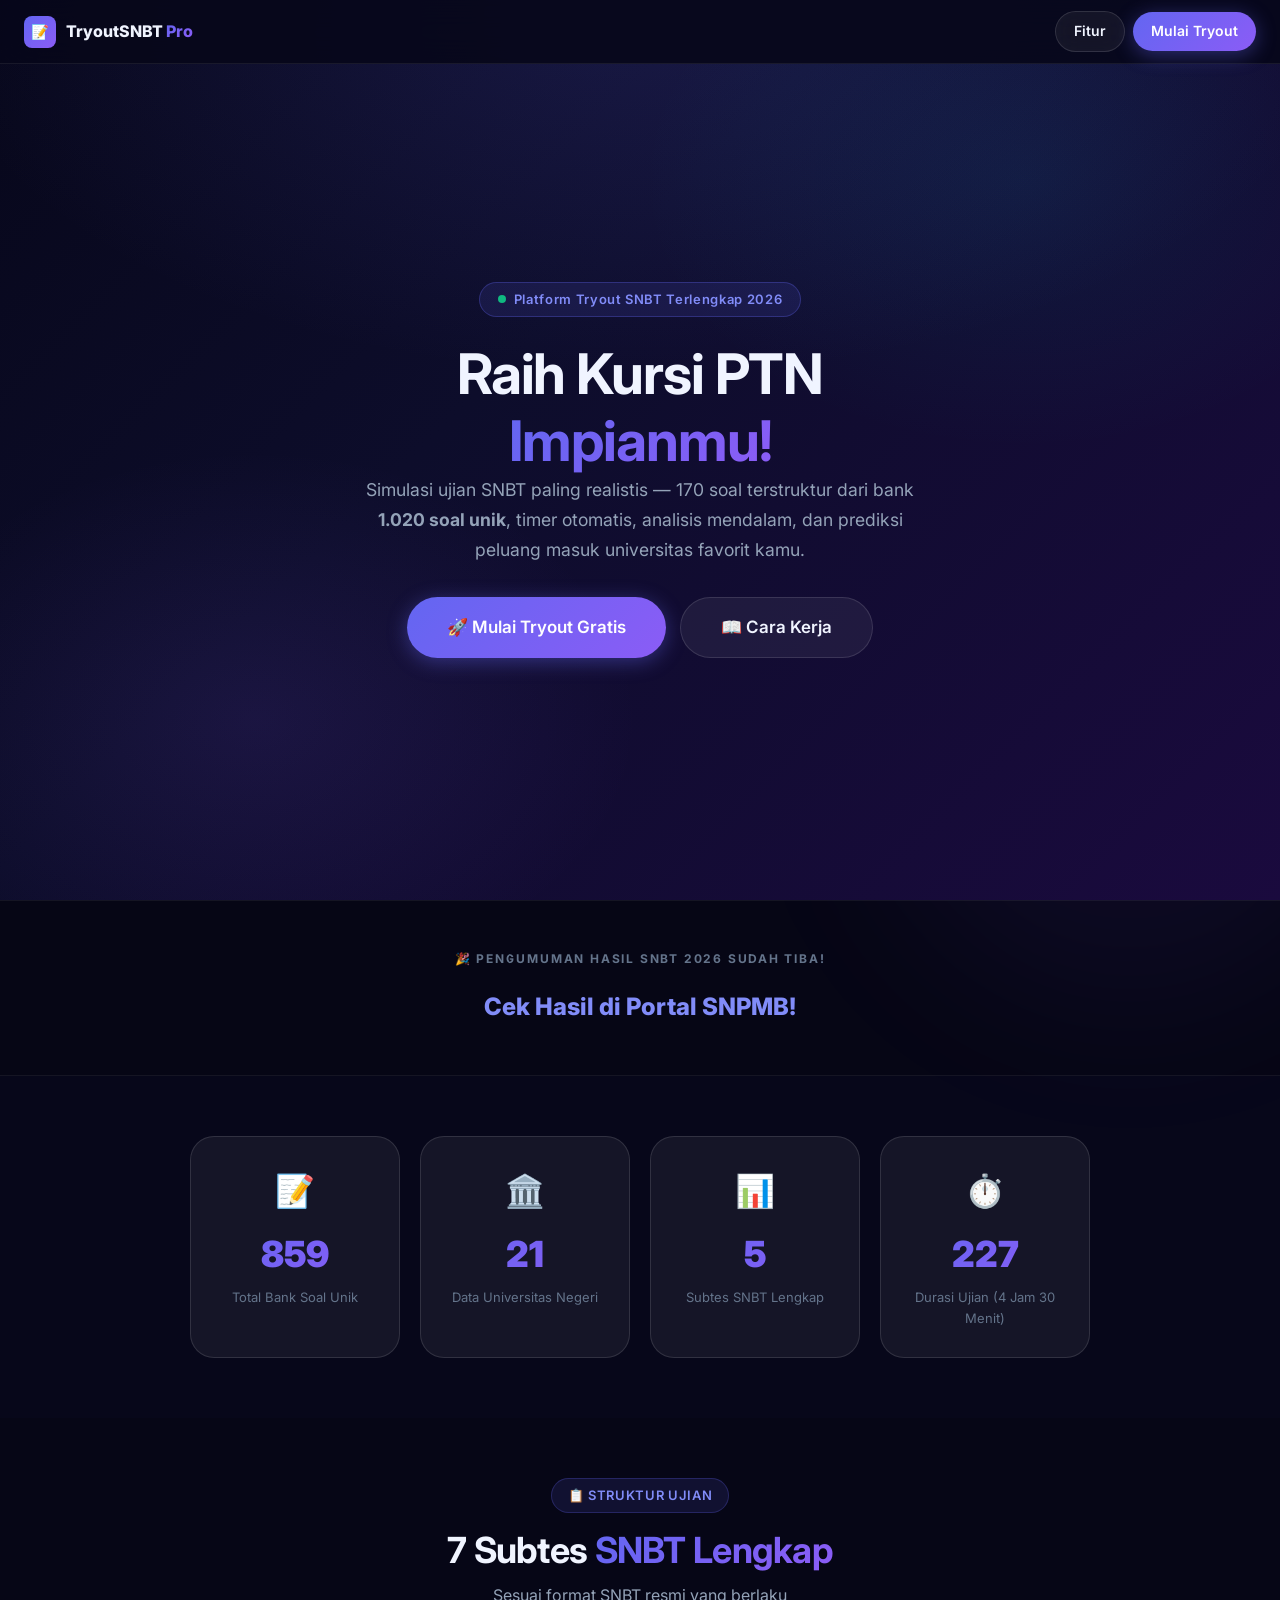
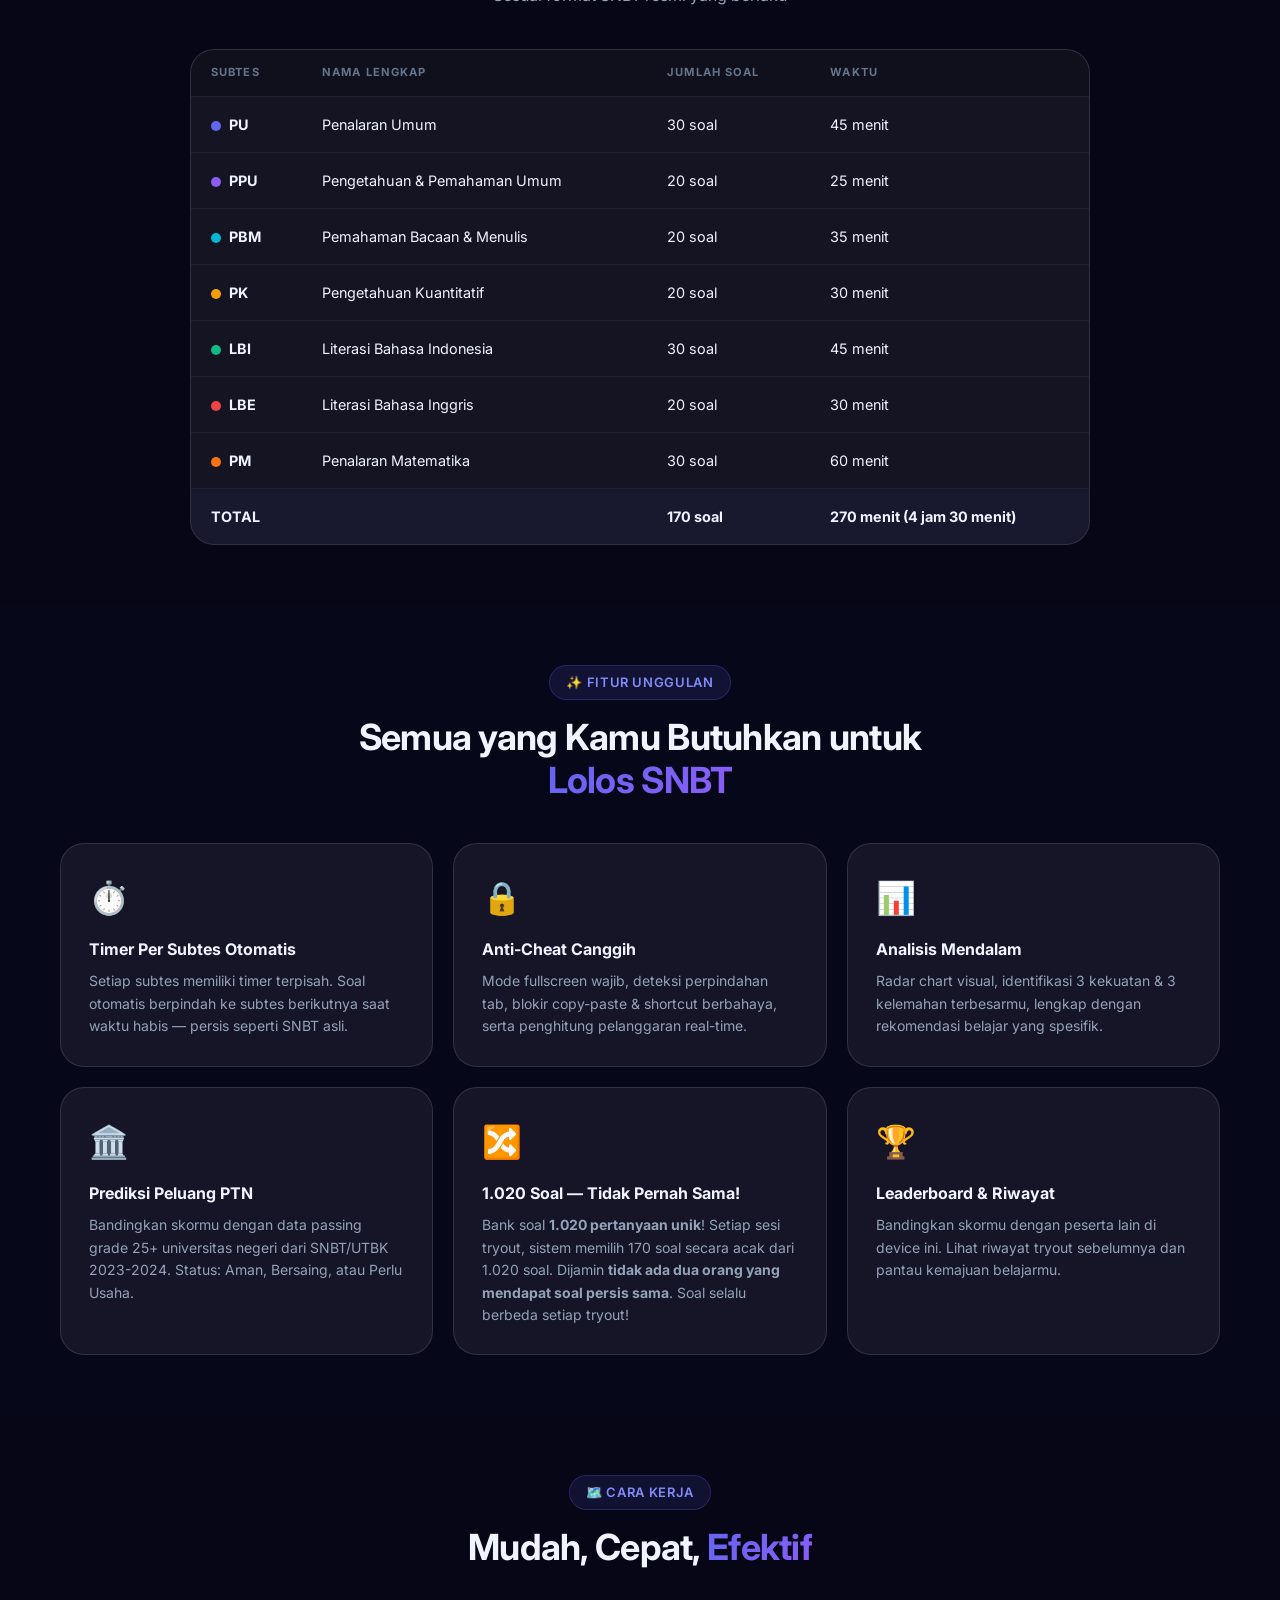
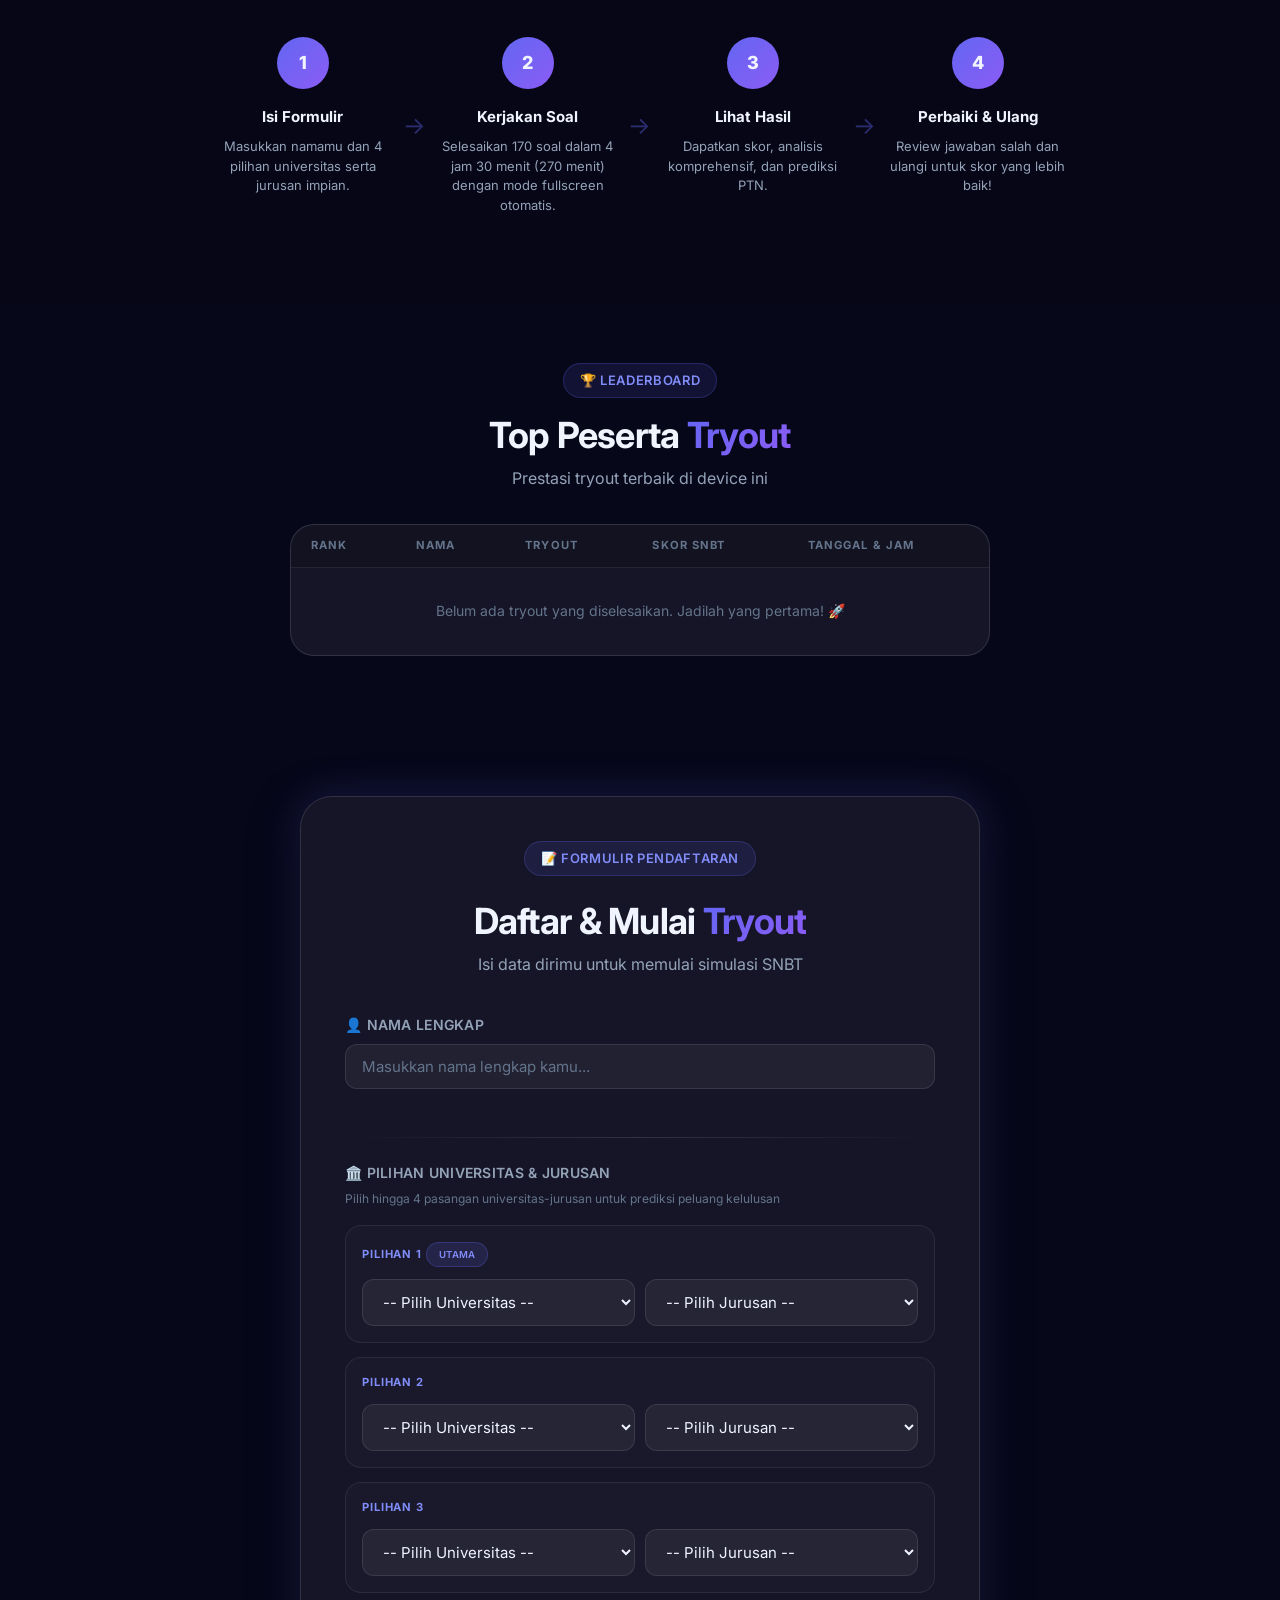
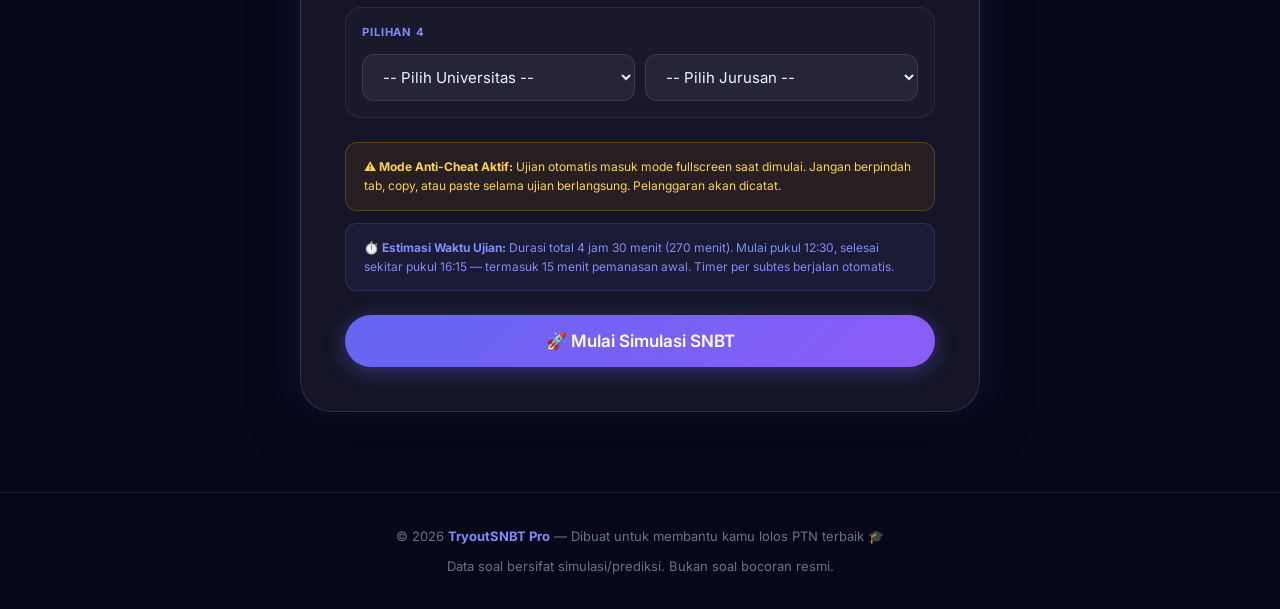
==== commit 42e197de: "add soal" ====
--- a/index.html
+++ b/index.html
@@ -604,7 +604,7 @@
       </div>
       <h1>Raih Kursi PTN<br><span class="gradient-text">Impianmu!</span></h1>
       <p class="hero-sub">
-        Simulasi ujian SNBT paling realistis — 170 soal terstruktur dari bank <strong>680+ soal unik</strong>,
+        Simulasi ujian SNBT paling realistis — 170 soal terstruktur dari bank <strong>1.020 soal unik</strong>,
         timer otomatis, analisis mendalam, dan prediksi peluang masuk universitas favorit kamu.
       </p>
       <div class="hero-cta">
@@ -649,7 +649,7 @@
     <div class="stats-grid">
       <div class="stat-card animate-on-scroll">
         <div class="stat-icon">📝</div>
-        <div class="stat-num gradient-text" data-count="680" data-suffix="+">0</div>
+        <div class="stat-num gradient-text" data-count="1020" data-suffix="+">0</div>
         <div class="stat-desc">Total Bank Soal Unik</div>
       </div>
       <div class="stat-card animate-on-scroll">
@@ -776,8 +776,8 @@
         </div>
         <div class="feature-card animate-on-scroll">
           <div class="feature-icon">🔀</div>
-          <div class="feature-title">680+ Soal — Tidak Pernah Sama!</div>
-          <div class="feature-desc">Bank soal <strong>680+ pertanyaan unik</strong>! Setiap sesi tryout, sistem memilih 170 soal secara acak dari 680+ soal. Dijamin <strong>tidak ada dua orang yang mendapat soal persis sama</strong>. Soal selalu berbeda setiap tryout!</div>
+          <div class="feature-title">1.020 Soal — Tidak Pernah Sama!</div>
+          <div class="feature-desc">Bank soal <strong>1.020 pertanyaan unik</strong>! Setiap sesi tryout, sistem memilih 170 soal secara acak dari 1.020 soal. Dijamin <strong>tidak ada dua orang yang mendapat soal persis sama</strong>. Soal selalu berbeda setiap tryout!</div>
         </div>
         <div class="feature-card animate-on-scroll">
           <div class="feature-icon">🏆</div>
@@ -941,6 +941,8 @@
 <script src="js/questions_extra.js"></script>
 <script src="js/questions_extra2.js"></script>
 <script src="js/questions_extra3.js"></script>
+<script src="js/questions_extra4.js"></script>
+<script src="js/questions_extra5.js"></script>
 <script src="js/app.js"></script>
   <script>
     // ===== Service Worker Registration =====
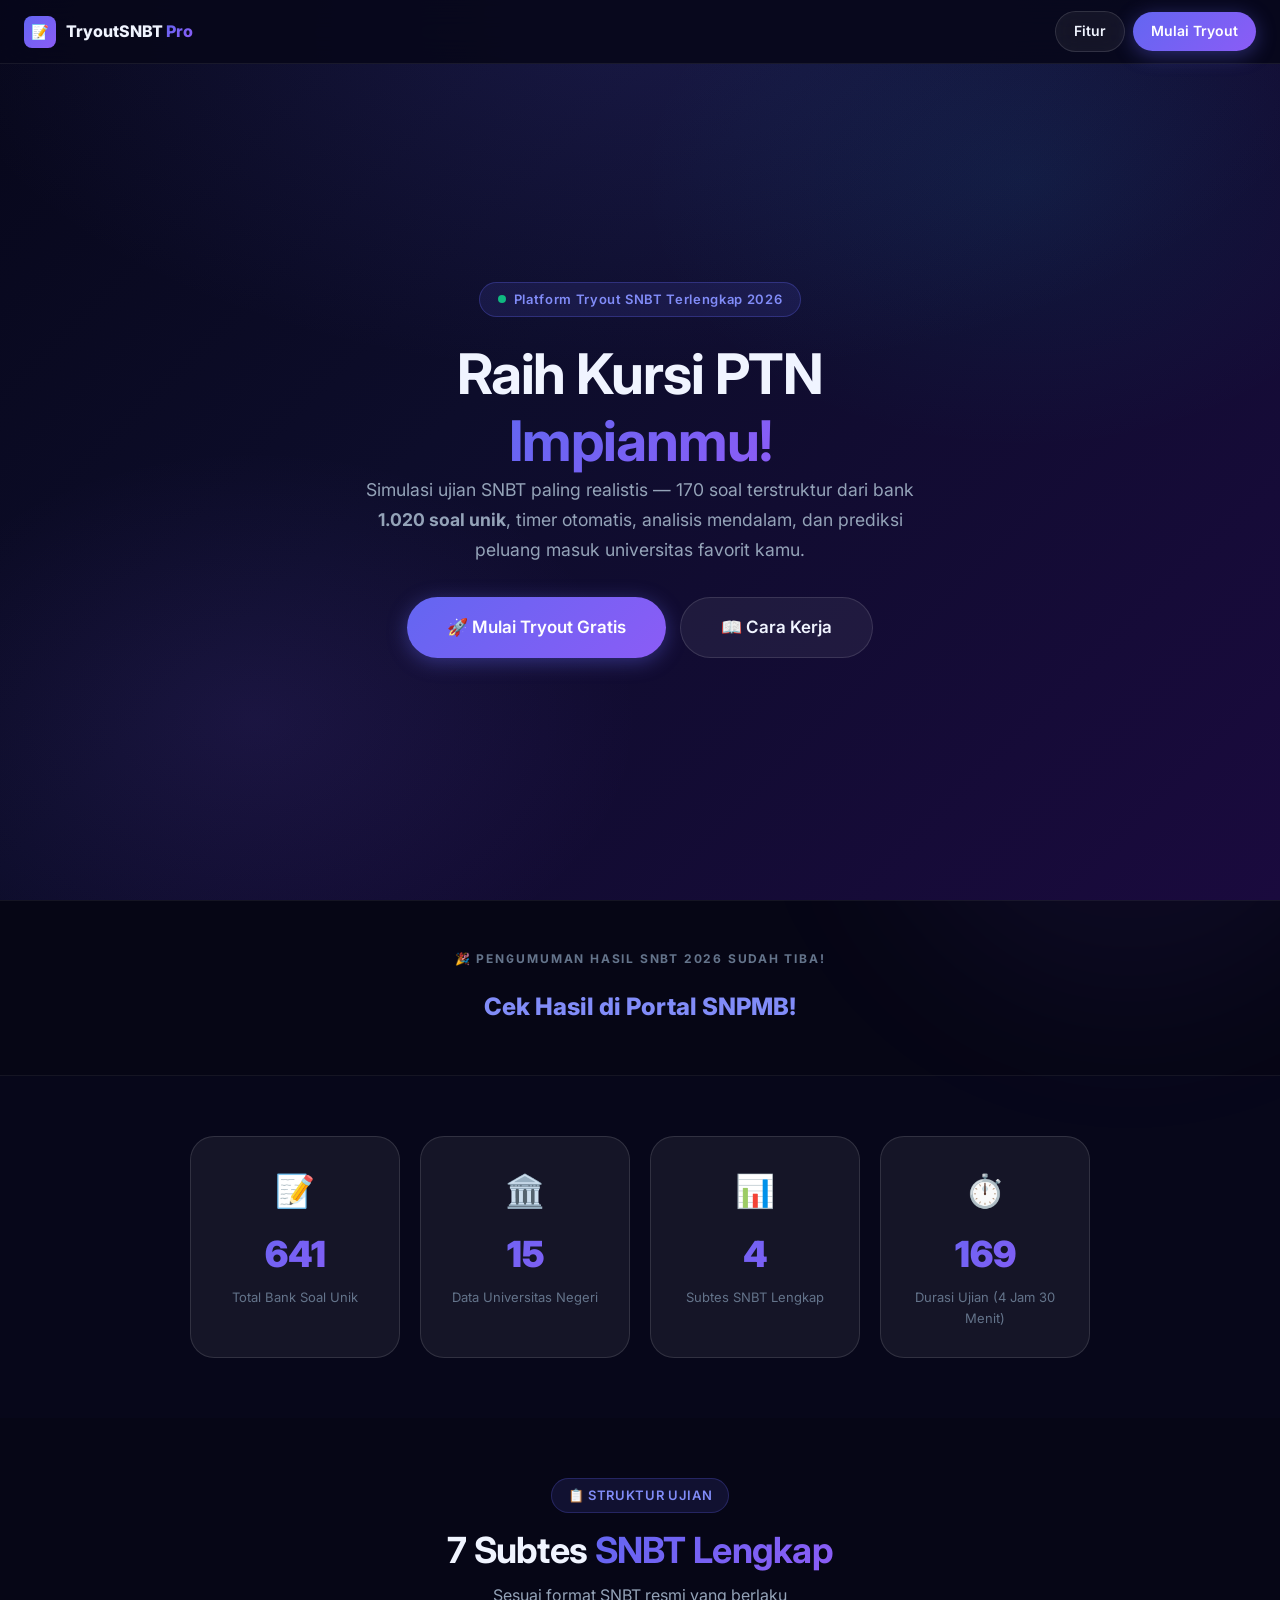
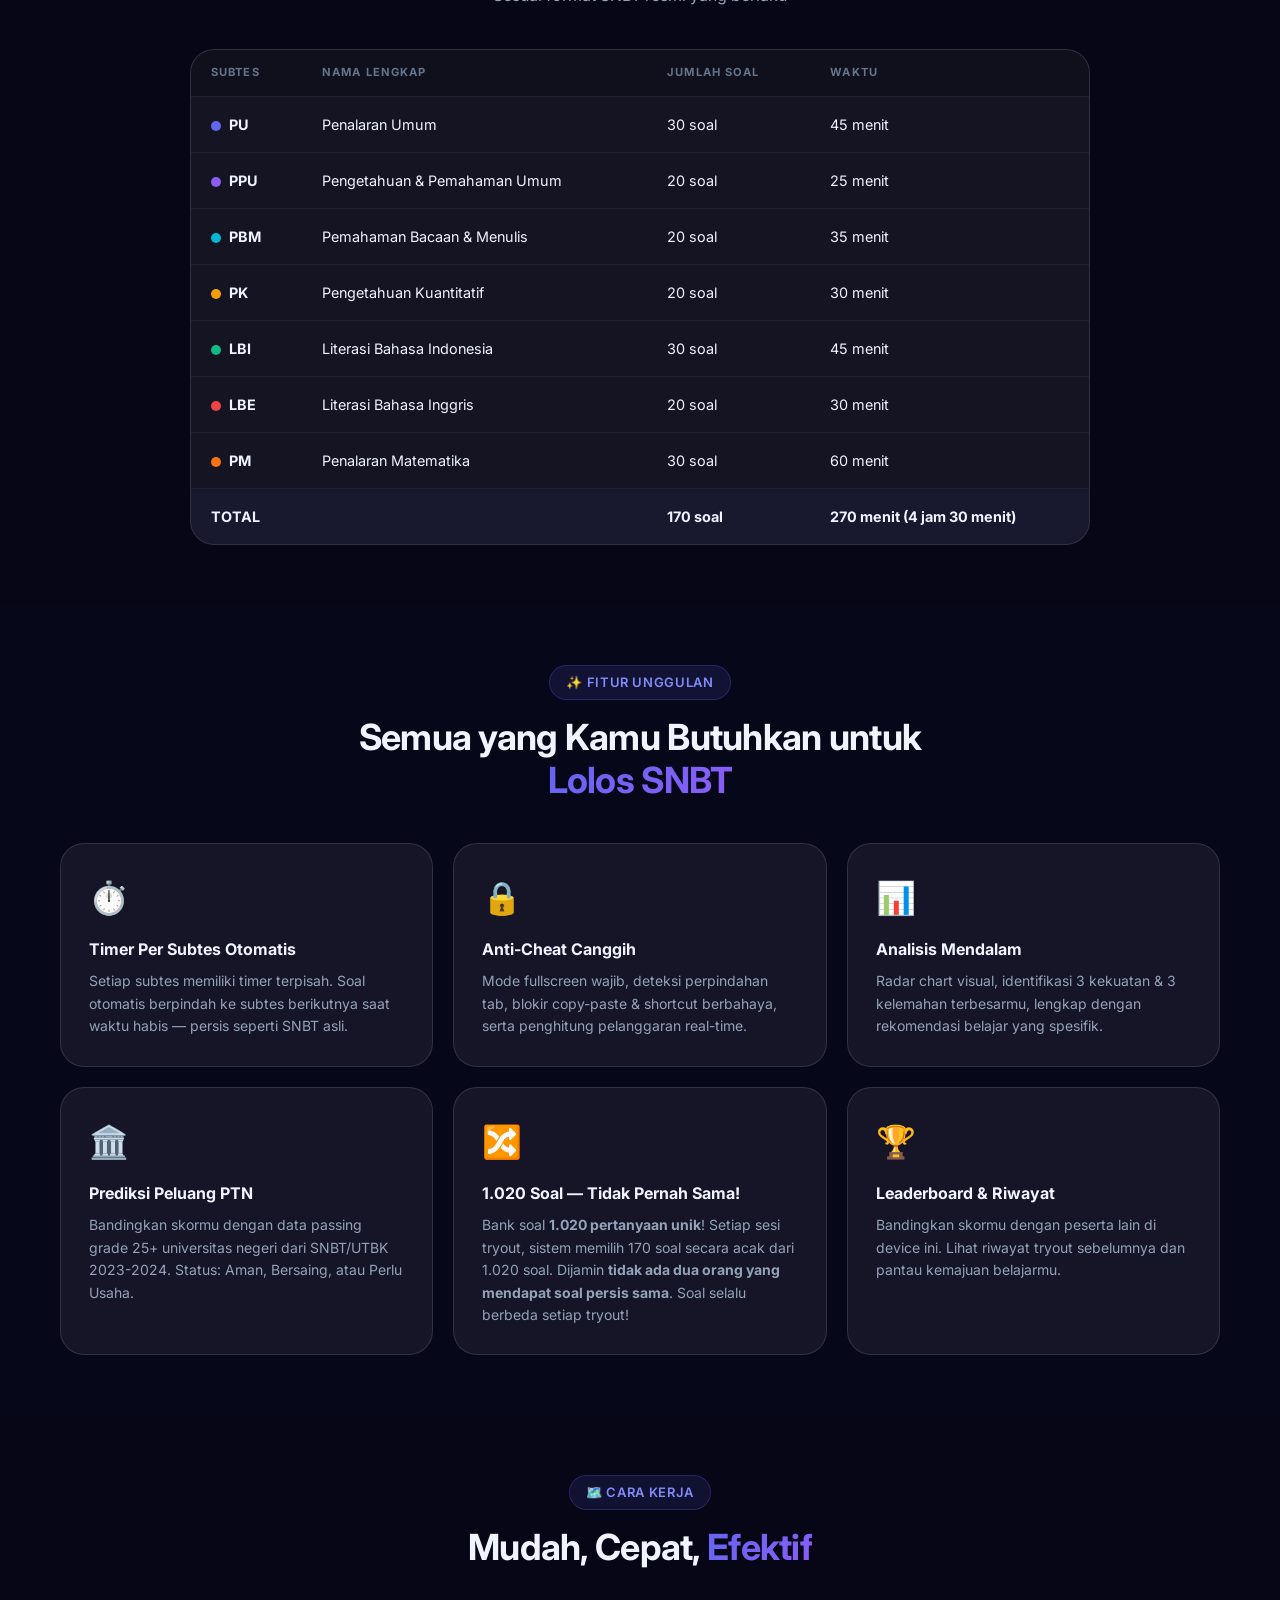
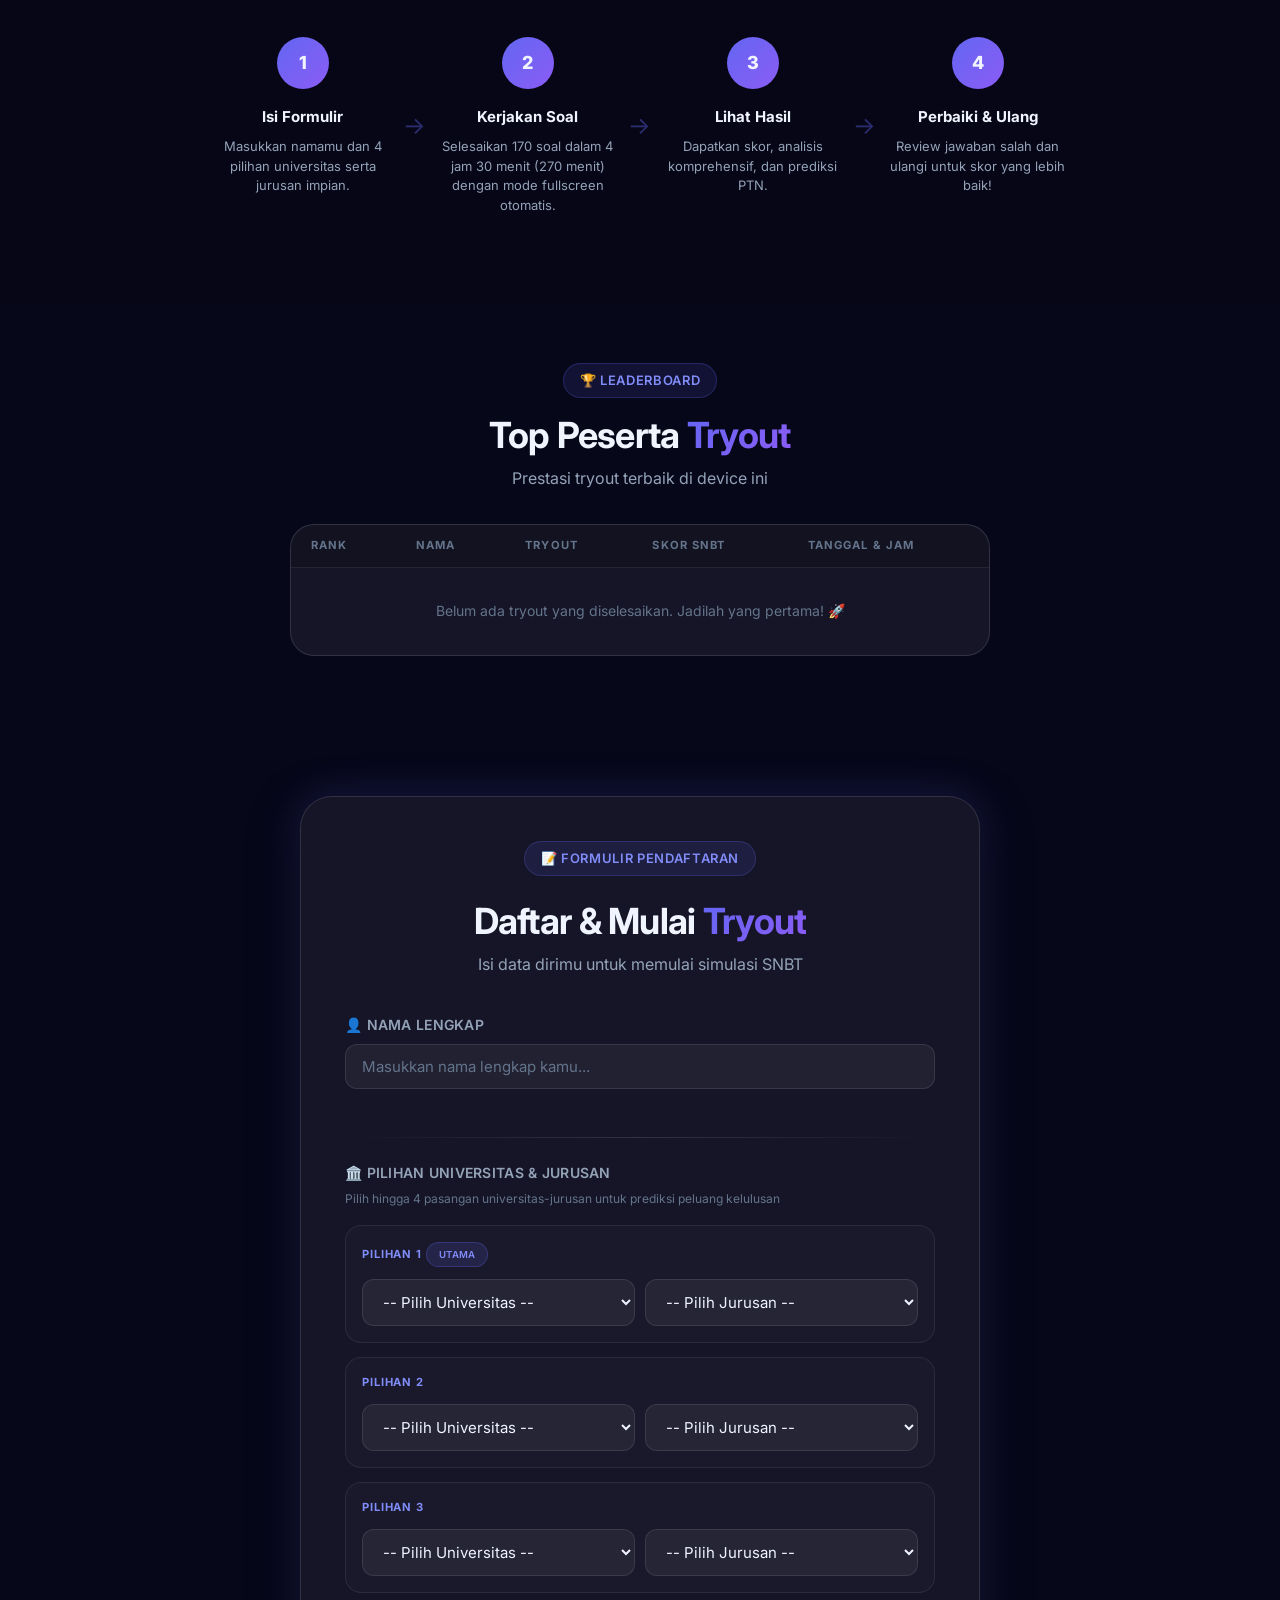
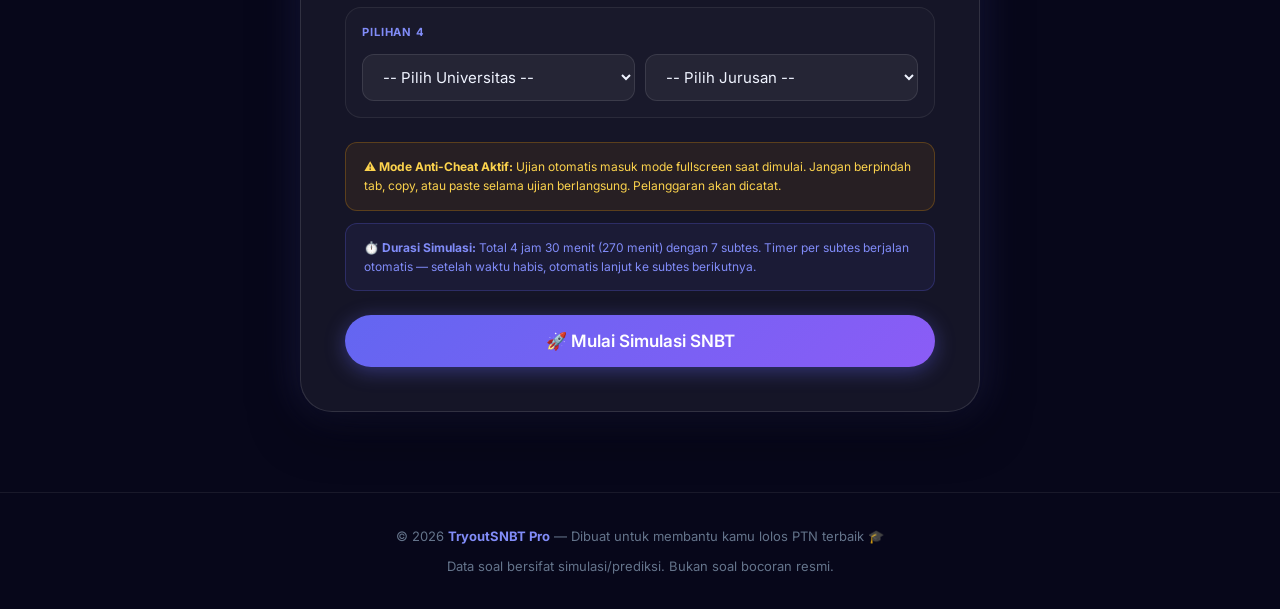
==== commit b1f0cbc5: "feat: add 3-2-1 countdown, fix exam estimation text, bump sw v3" ====
--- a/index.html
+++ b/index.html
@@ -916,8 +916,7 @@
           <div
             style="margin-top:12px;padding:14px 18px;border-radius:12px;background:rgba(99,102,241,0.08);border:1px solid rgba(99,102,241,0.25);">
             <p class="text-xs" style="color:var(--primary-light);line-height:1.6;">
-              ⏱️ <strong>Estimasi Waktu Ujian:</strong> Durasi total 4 jam 30 menit (270 menit). Mulai pukul 12:30,
-              selesai sekitar pukul 16:15 — termasuk 15 menit pemanasan awal. Timer per subtes berjalan otomatis.
+              ⏱️ <strong>Durasi Simulasi:</strong> Total 4 jam 30 menit (270 menit) dengan 7 subtes. Timer per subtes berjalan otomatis — setelah waktu habis, otomatis lanjut ke subtes berikutnya.
             </p>
           </div>
 
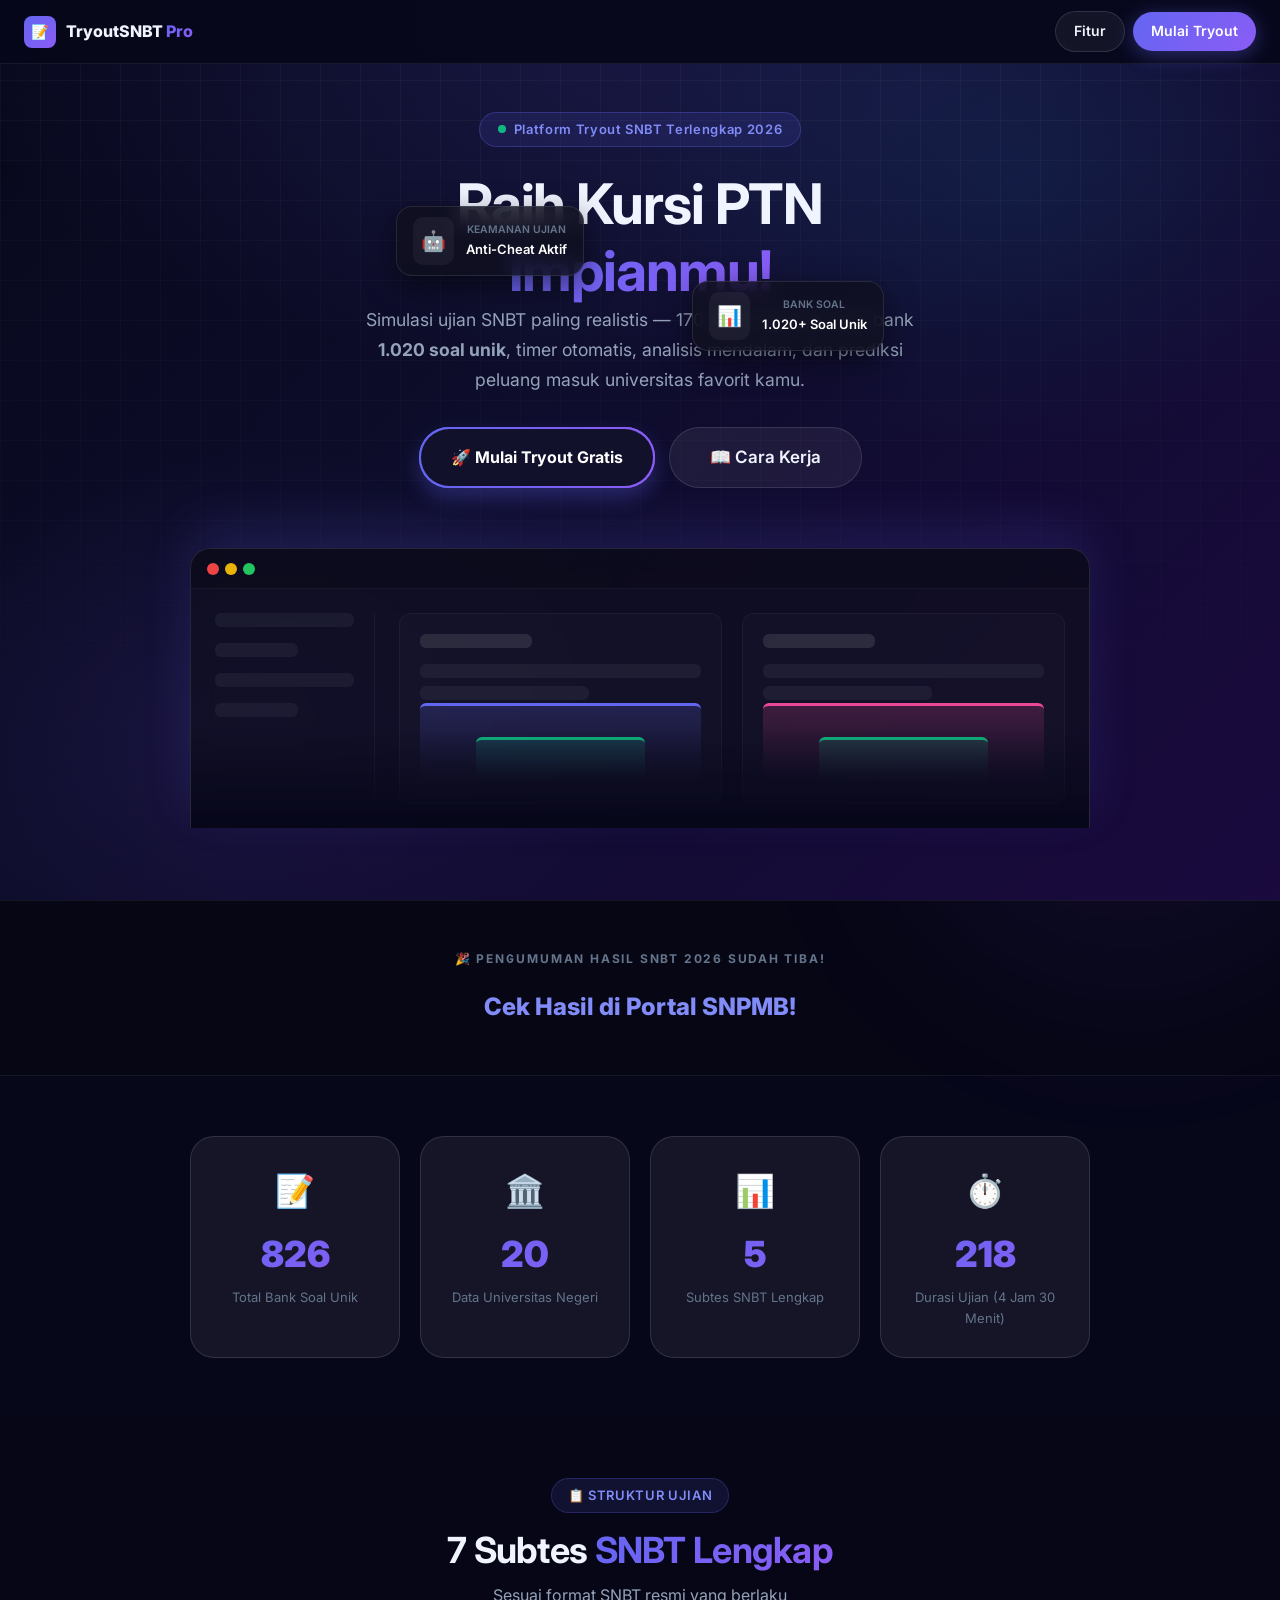
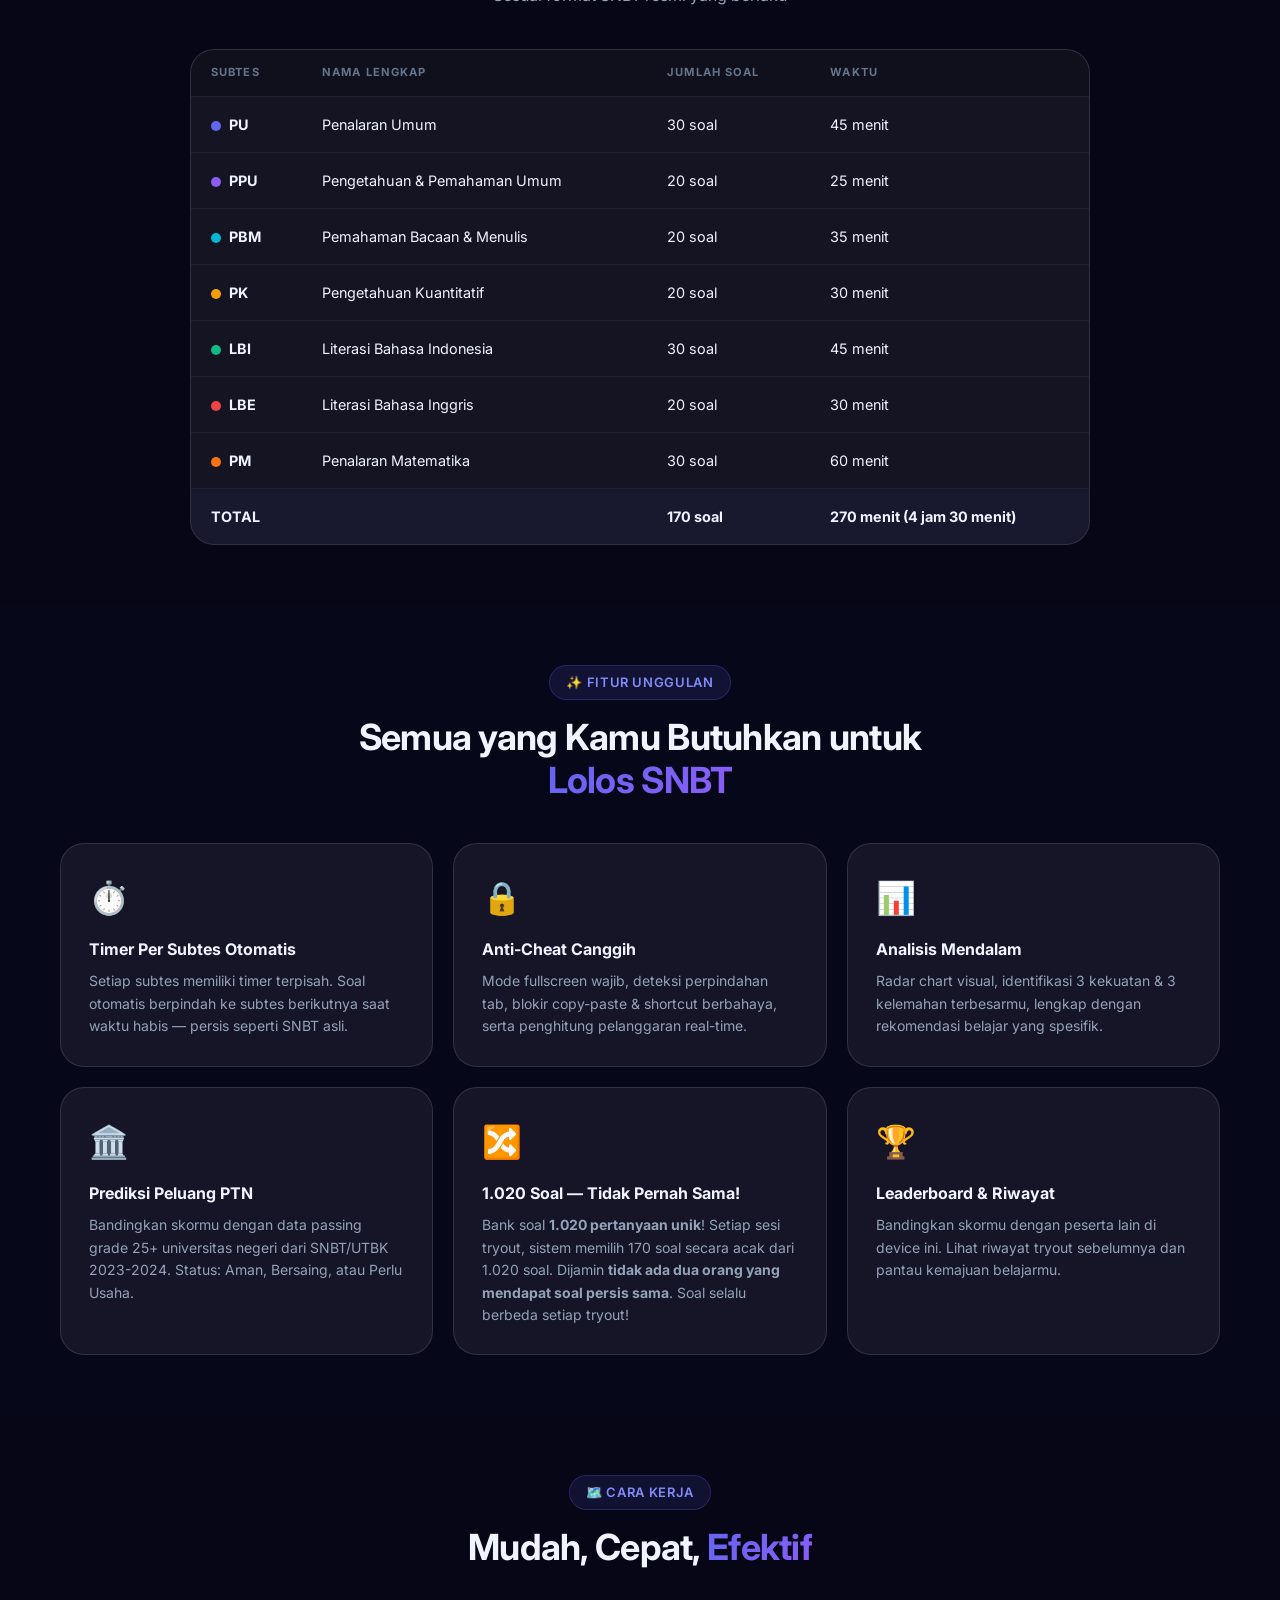
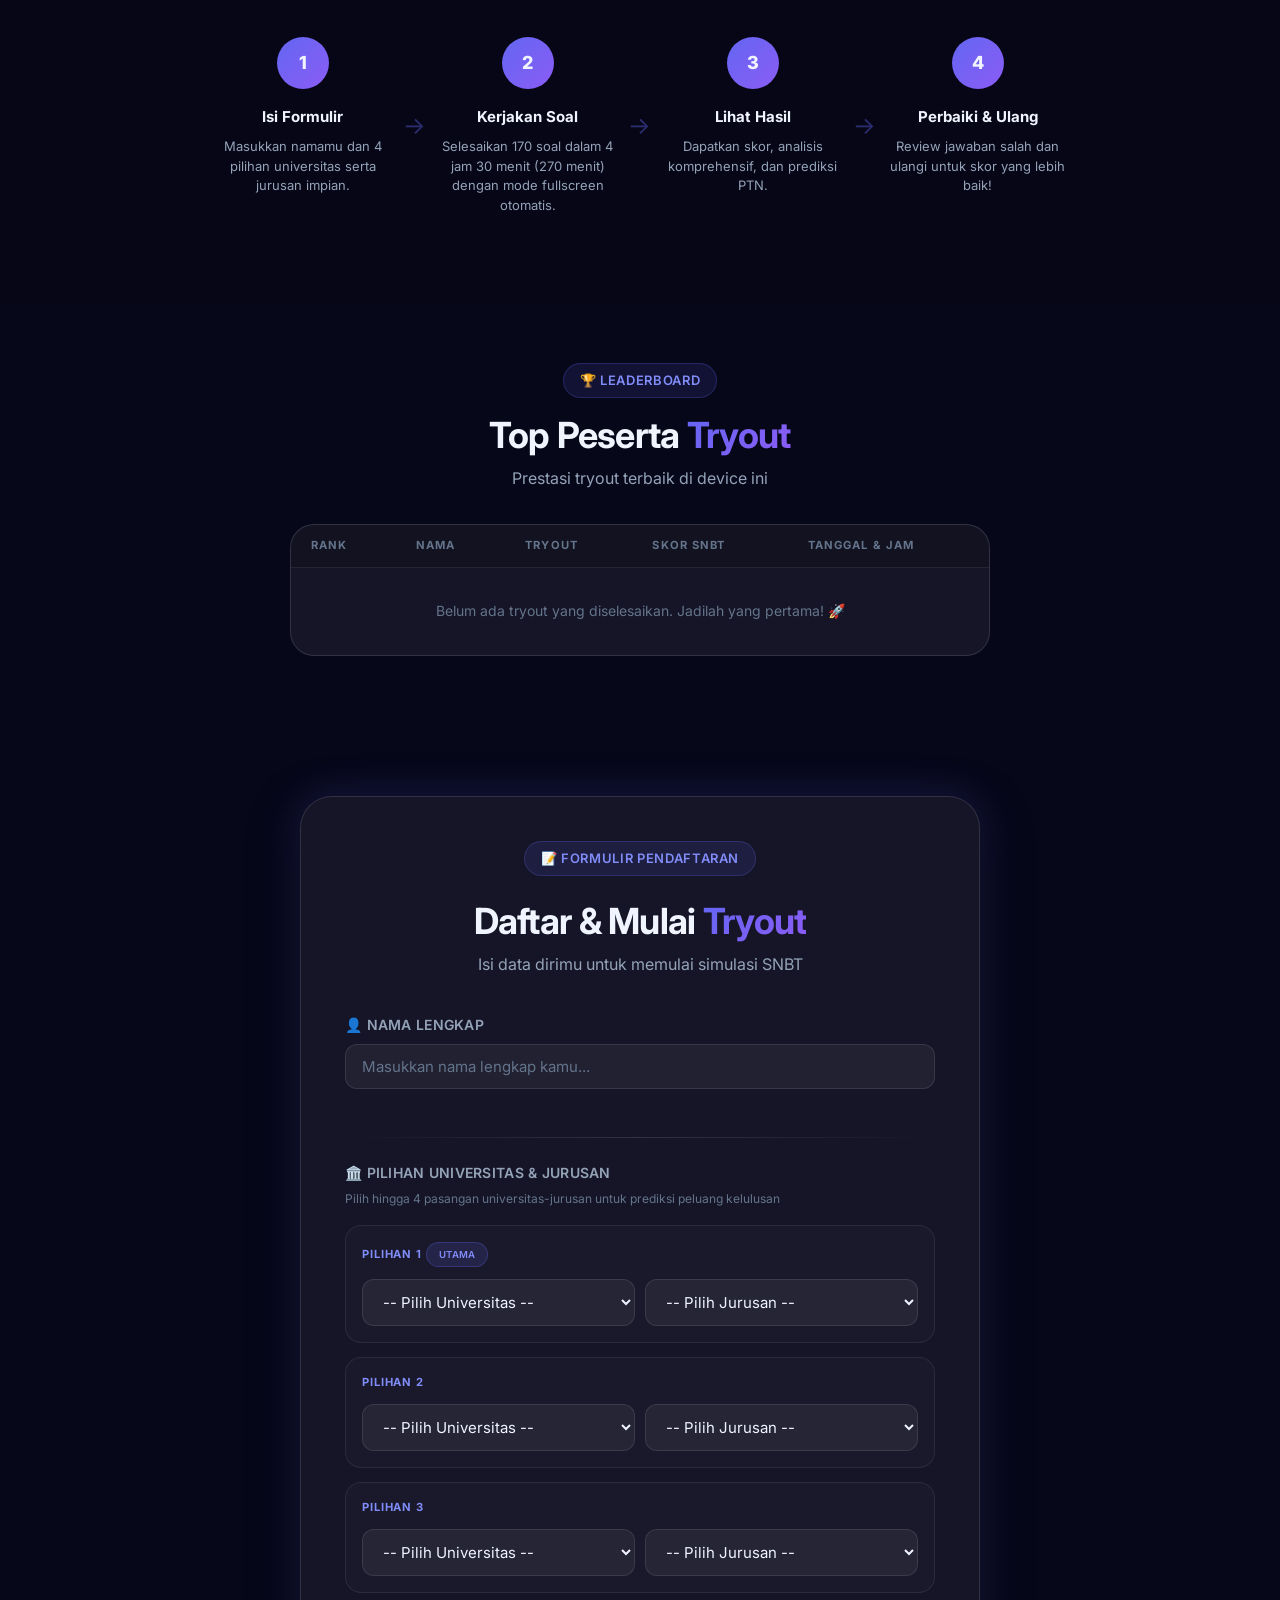
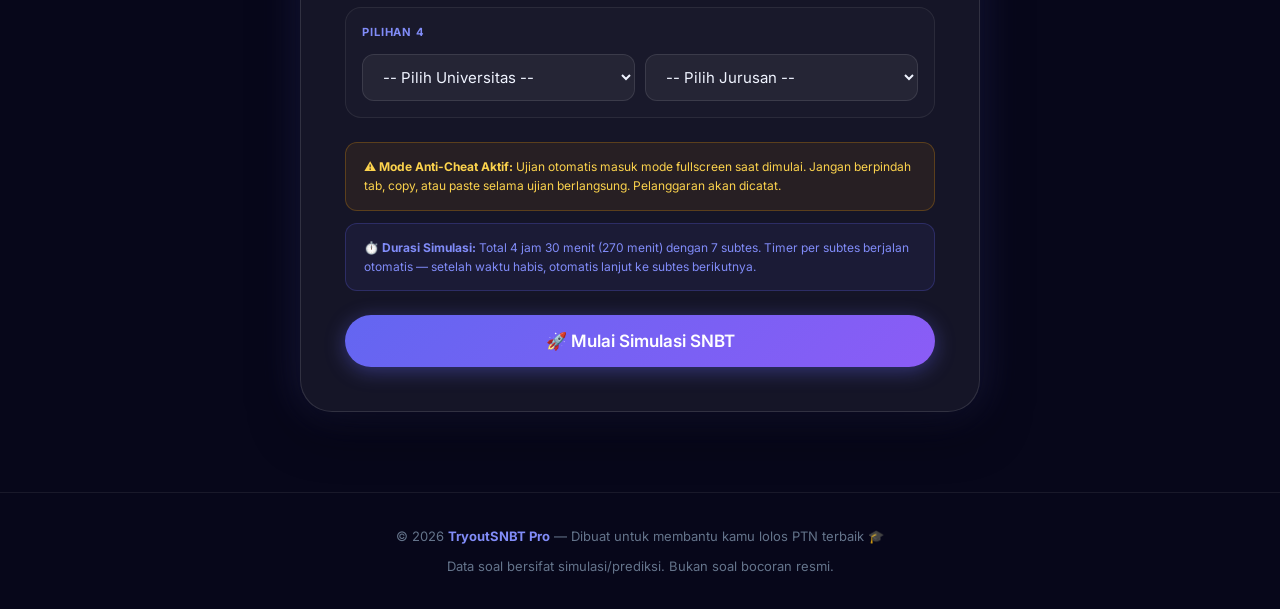
==== commit 0507ec47: "style: overhaul landing page UI with dynamic grid, floating badges, glowing CTA and abstract CSS das" ====
--- a/index.html
+++ b/index.html
@@ -112,6 +112,149 @@
       animation: fadeInUp 0.7s 0.3s ease both;
     }
 
+    /* ===== HERO NEW UI ELEMENTS ===== */
+    .hero-grid {
+      position: absolute;
+      inset: 0;
+      background-size: 40px 40px;
+      background-image: 
+        linear-gradient(to right, rgba(255, 255, 255, 0.03) 1px, transparent 1px),
+        linear-gradient(to bottom, rgba(255, 255, 255, 0.03) 1px, transparent 1px);
+      mask-image: linear-gradient(to bottom, black 10%, transparent 100%);
+      -webkit-mask-image: linear-gradient(to bottom, black 10%, transparent 100%);
+      pointer-events: none;
+      z-index: 0;
+      animation: gridMove 20s linear infinite;
+    }
+    @keyframes gridMove {
+      0% { transform: translateY(0); }
+      100% { transform: translateY(40px); }
+    }
+
+    .floating-badge {
+      position: absolute;
+      background: rgba(15, 15, 30, 0.8);
+      border: 1px solid rgba(255,255,255,0.1);
+      backdrop-filter: blur(10px);
+      padding: 10px 16px;
+      border-radius: 16px;
+      display: flex;
+      align-items: center;
+      gap: 12px;
+      font-size: 0.8125rem;
+      font-weight: 600;
+      color: var(--text-secondary);
+      box-shadow: 0 10px 30px rgba(0,0,0,0.5);
+      animation: float 6s ease-in-out infinite;
+      z-index: 2;
+    }
+    .fb-icon { font-size: 1.25rem; background: rgba(255,255,255,0.05); padding: 8px; border-radius: 10px; display: flex; align-items: center; justify-content: center; }
+    .fb-1 { top: 25%; left: 8%; animation-delay: 0s; }
+    .fb-2 { top: 45%; right: 8%; animation-delay: -3s; }
+    @keyframes float {
+      0%, 100% { transform: translateY(0); }
+      50% { transform: translateY(-20px); }
+    }
+
+    .btn-glowing {
+      position: relative;
+      background: var(--gradient-primary);
+      overflow: hidden;
+      border: none;
+      z-index: 1;
+      padding: 16px 32px;
+      border-radius: 30px;
+      color: #fff;
+      font-weight: 700;
+      text-decoration: none;
+      display: inline-flex;
+      align-items: center;
+      gap: 8px;
+      transition: var(--transition);
+      box-shadow: 0 10px 20px rgba(99,102,241,0.3);
+    }
+    .btn-glowing::before {
+      content: '';
+      position: absolute;
+      top: -2px; left: -2px; right: -2px; bottom: -2px;
+      background: linear-gradient(90deg, #6366f1, #8b5cf6, #ec4899, #6366f1);
+      background-size: 300%;
+      z-index: -2;
+      animation: glowBorder 4s linear infinite;
+      border-radius: inherit;
+    }
+    .btn-glowing::after {
+      content: '';
+      position: absolute;
+      inset: 2px;
+      background: #11112b;
+      border-radius: inherit;
+      z-index: -1;
+      transition: var(--transition);
+    }
+    .btn-glowing:hover::after {
+      background: #1e1e40;
+    }
+    @keyframes glowBorder {
+      0% { background-position: 0% 50%; }
+      100% { background-position: 300% 50%; }
+    }
+
+    .hero-mockup {
+      margin-top: 60px;
+      width: 100%;
+      max-width: 900px;
+      height: 280px;
+      background: rgba(15, 15, 30, 0.7);
+      border: 1px solid rgba(255,255,255,0.1);
+      border-bottom: none;
+      border-radius: 20px 20px 0 0;
+      position: relative;
+      z-index: 1;
+      backdrop-filter: blur(12px);
+      box-shadow: 0 -20px 50px rgba(99, 102, 241, 0.15);
+      overflow: hidden;
+      animation: fadeInUp 1s 0.5s ease both;
+      display: flex;
+      flex-direction: column;
+    }
+    .mockup-header {
+      height: 40px;
+      border-bottom: 1px solid rgba(255,255,255,0.05);
+      display: flex;
+      align-items: center;
+      padding: 0 16px;
+      gap: 6px;
+      background: rgba(0,0,0,0.2);
+    }
+    .mockup-dot { width: 12px; height: 12px; border-radius: 50%; }
+    .mockup-dot.red { background: #ef4444; }
+    .mockup-dot.yellow { background: #eab308; }
+    .mockup-dot.green { background: #22c55e; }
+    
+    .mockup-body {
+      flex: 1;
+      display: flex;
+      padding: 24px;
+      gap: 24px;
+    }
+    .mockup-sidebar {
+      width: 160px;
+      border-right: 1px solid rgba(255,255,255,0.05);
+      display: flex;
+      flex-direction: column;
+      gap: 16px;
+      padding-right: 20px;
+    }
+    .mockup-line { height: 14px; background: rgba(255,255,255,0.05); border-radius: 6px; width: 100%; }
+    .mockup-line.short { width: 60%; }
+    .mockup-content { flex: 1; display: grid; grid-template-columns: 1fr 1fr; gap: 20px; }
+    .mockup-card { background: rgba(255,255,255,0.02); border-radius: 12px; border: 1px solid rgba(255,255,255,0.04); padding: 20px; display: flex; flex-direction: column; }
+    .mockup-card-title { height: 14px; width: 40%; background: rgba(255,255,255,0.1); border-radius: 6px; margin-bottom: 16px; }
+    .mockup-chart { margin-top: auto; height: 80px; background: linear-gradient(180deg, rgba(99,102,241,0.2) 0%, transparent 100%); border-top: 3px solid var(--primary); border-radius: 6px 6px 0 0; position: relative; }
+    .mockup-chart::after { content: ''; position: absolute; bottom: 0; left: 20%; right: 20%; height: 60%; background: linear-gradient(180deg, rgba(16,185,129,0.2) 0%, transparent 100%); border-top: 3px solid #10b981; border-radius: 6px 6px 0 0; }
+    .mockup-overlay-fade { position: absolute; bottom: 0; left: 0; right: 0; height: 100px; background: linear-gradient(180deg, transparent 0%, var(--bg-primary) 100%); }
+
     /* ===== COUNTDOWN ===== */
     .countdown-section {
       padding: 48px 20px;
@@ -569,6 +712,14 @@
       .form-card {
         padding: 24px;
       }
+
+      /* Hero Mobile Updates */
+      .hero { padding-top: 120px; }
+      .floating-badge { display: none; } /* Hide floating badges on mobile to prevent clutter */
+      .hero-mockup { height: 180px; margin-top: 40px; }
+      .mockup-sidebar { display: none; } /* Hide sidebar on mobile */
+      .mockup-content { grid-template-columns: 1fr; }
+      .mockup-card:nth-child(2) { display: none; } /* Only show 1 card on mobile */
     }
   </style>
 </head>
@@ -597,7 +748,26 @@
 
   <!-- ===== HERO ===== -->
   <section class="hero" id="hero">
+    <!-- Grid Background -->
+    <div class="hero-grid"></div>
+
     <div class="hero-content">
+      <!-- Floating Badges -->
+      <div class="floating-badge fb-1">
+        <div class="fb-icon">🤖</div>
+        <div>
+          <div style="font-size:0.65rem;color:var(--text-muted);text-transform:uppercase;">Keamanan Ujian</div>
+          <div style="color:#fff;">Anti-Cheat Aktif</div>
+        </div>
+      </div>
+      <div class="floating-badge fb-2">
+        <div class="fb-icon">📊</div>
+        <div>
+          <div style="font-size:0.65rem;color:var(--text-muted);text-transform:uppercase;">Bank Soal</div>
+          <div style="color:#fff;">1.020+ Soal Unik</div>
+        </div>
+      </div>
+
       <div class="hero-badge">
         <span class="dot"></span>
         Platform Tryout SNBT Terlengkap 2026
@@ -608,13 +778,45 @@
         timer otomatis, analisis mendalam, dan prediksi peluang masuk universitas favorit kamu.
       </p>
       <div class="hero-cta">
-        <a href="#register" class="btn btn-primary btn-lg">
+        <a href="#register" class="btn-glowing">
           🚀 Mulai Tryout Gratis
         </a>
         <a href="#how" class="btn btn-secondary btn-lg">
           📖 Cara Kerja
         </a>
       </div>
+    </div>
+
+    <!-- Abstract Dashboard Mockup -->
+    <div class="hero-mockup">
+      <div class="mockup-header">
+        <div class="mockup-dot red"></div>
+        <div class="mockup-dot yellow"></div>
+        <div class="mockup-dot green"></div>
+      </div>
+      <div class="mockup-body">
+        <div class="mockup-sidebar">
+          <div class="mockup-line"></div>
+          <div class="mockup-line short"></div>
+          <div class="mockup-line"></div>
+          <div class="mockup-line short"></div>
+        </div>
+        <div class="mockup-content">
+          <div class="mockup-card">
+            <div class="mockup-card-title"></div>
+            <div class="mockup-line" style="margin-bottom:8px"></div>
+            <div class="mockup-line short"></div>
+            <div class="mockup-chart"></div>
+          </div>
+          <div class="mockup-card">
+            <div class="mockup-card-title"></div>
+            <div class="mockup-line" style="margin-bottom:8px"></div>
+            <div class="mockup-line short"></div>
+            <div class="mockup-chart" style="border-top-color:#ec4899; background: linear-gradient(180deg, rgba(236,72,153,0.2) 0%, transparent 100%);"></div>
+          </div>
+        </div>
+      </div>
+      <div class="mockup-overlay-fade"></div>
     </div>
   </section>
 
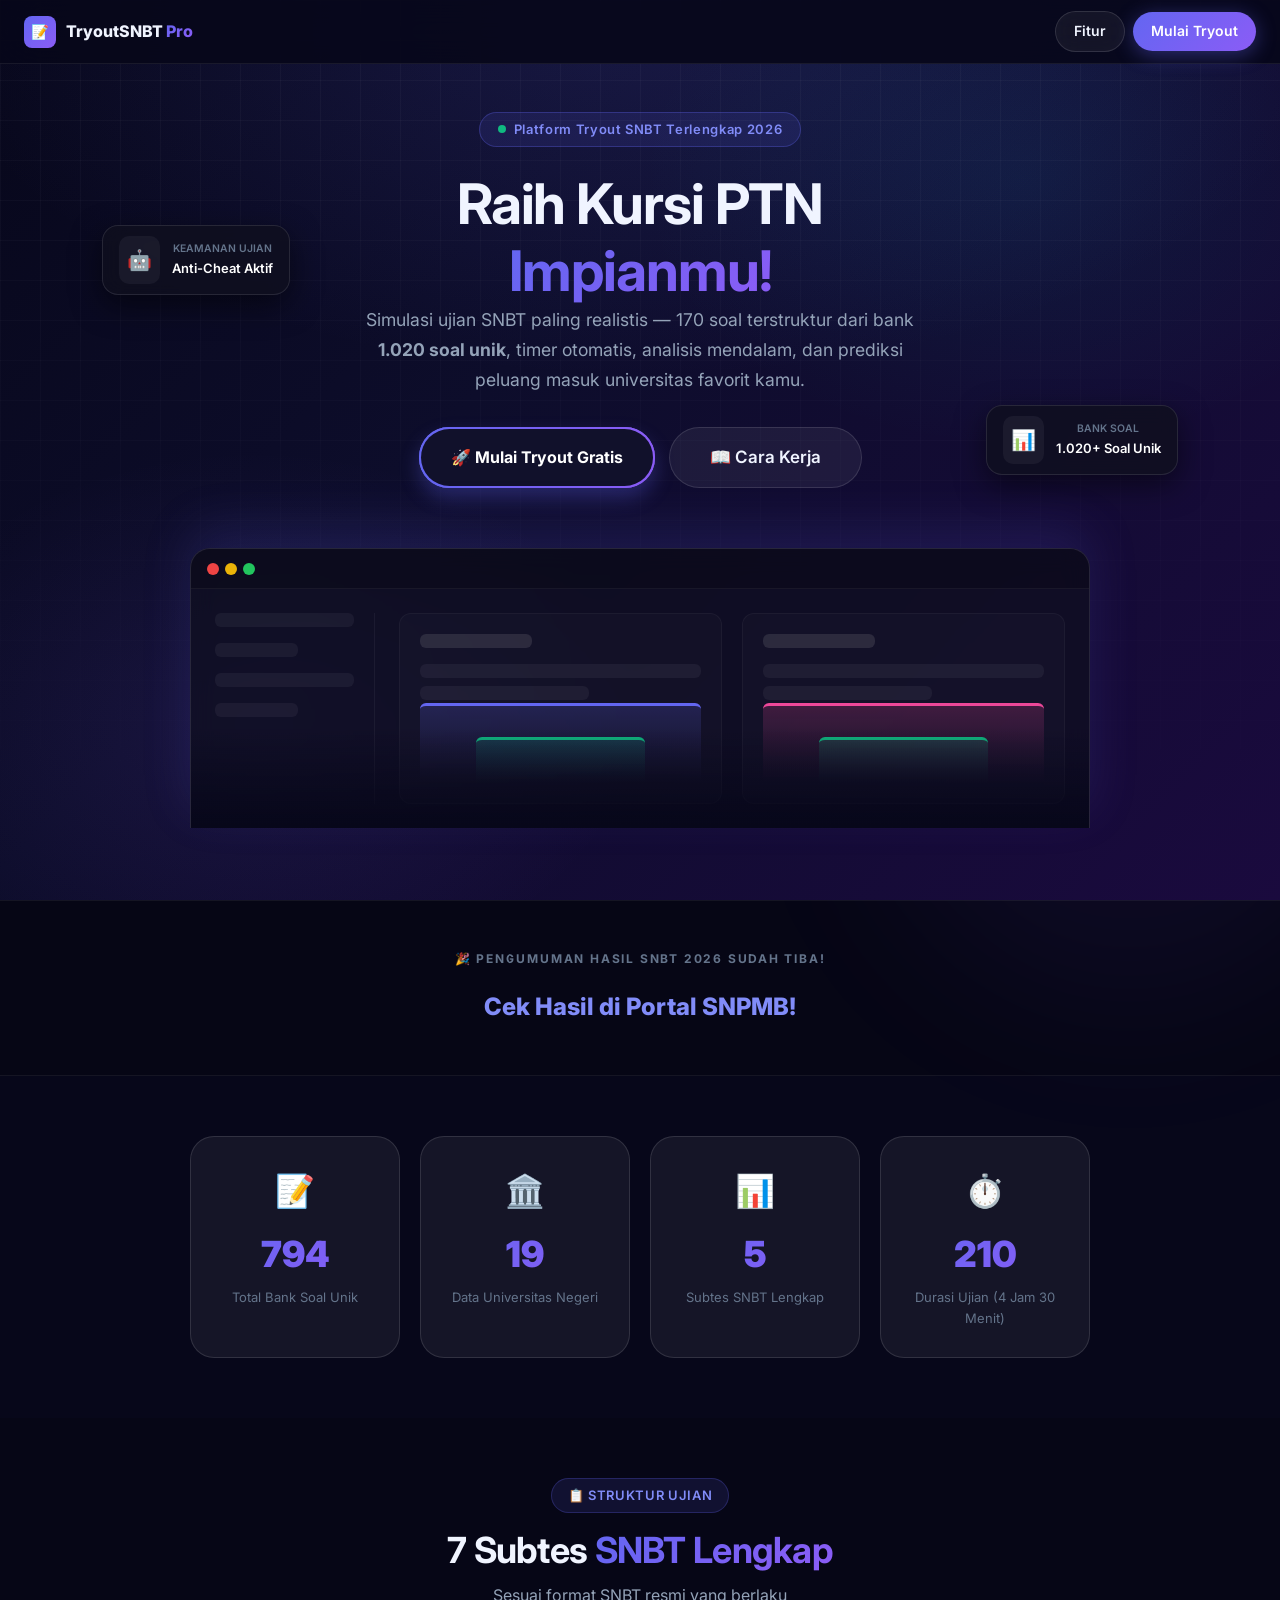
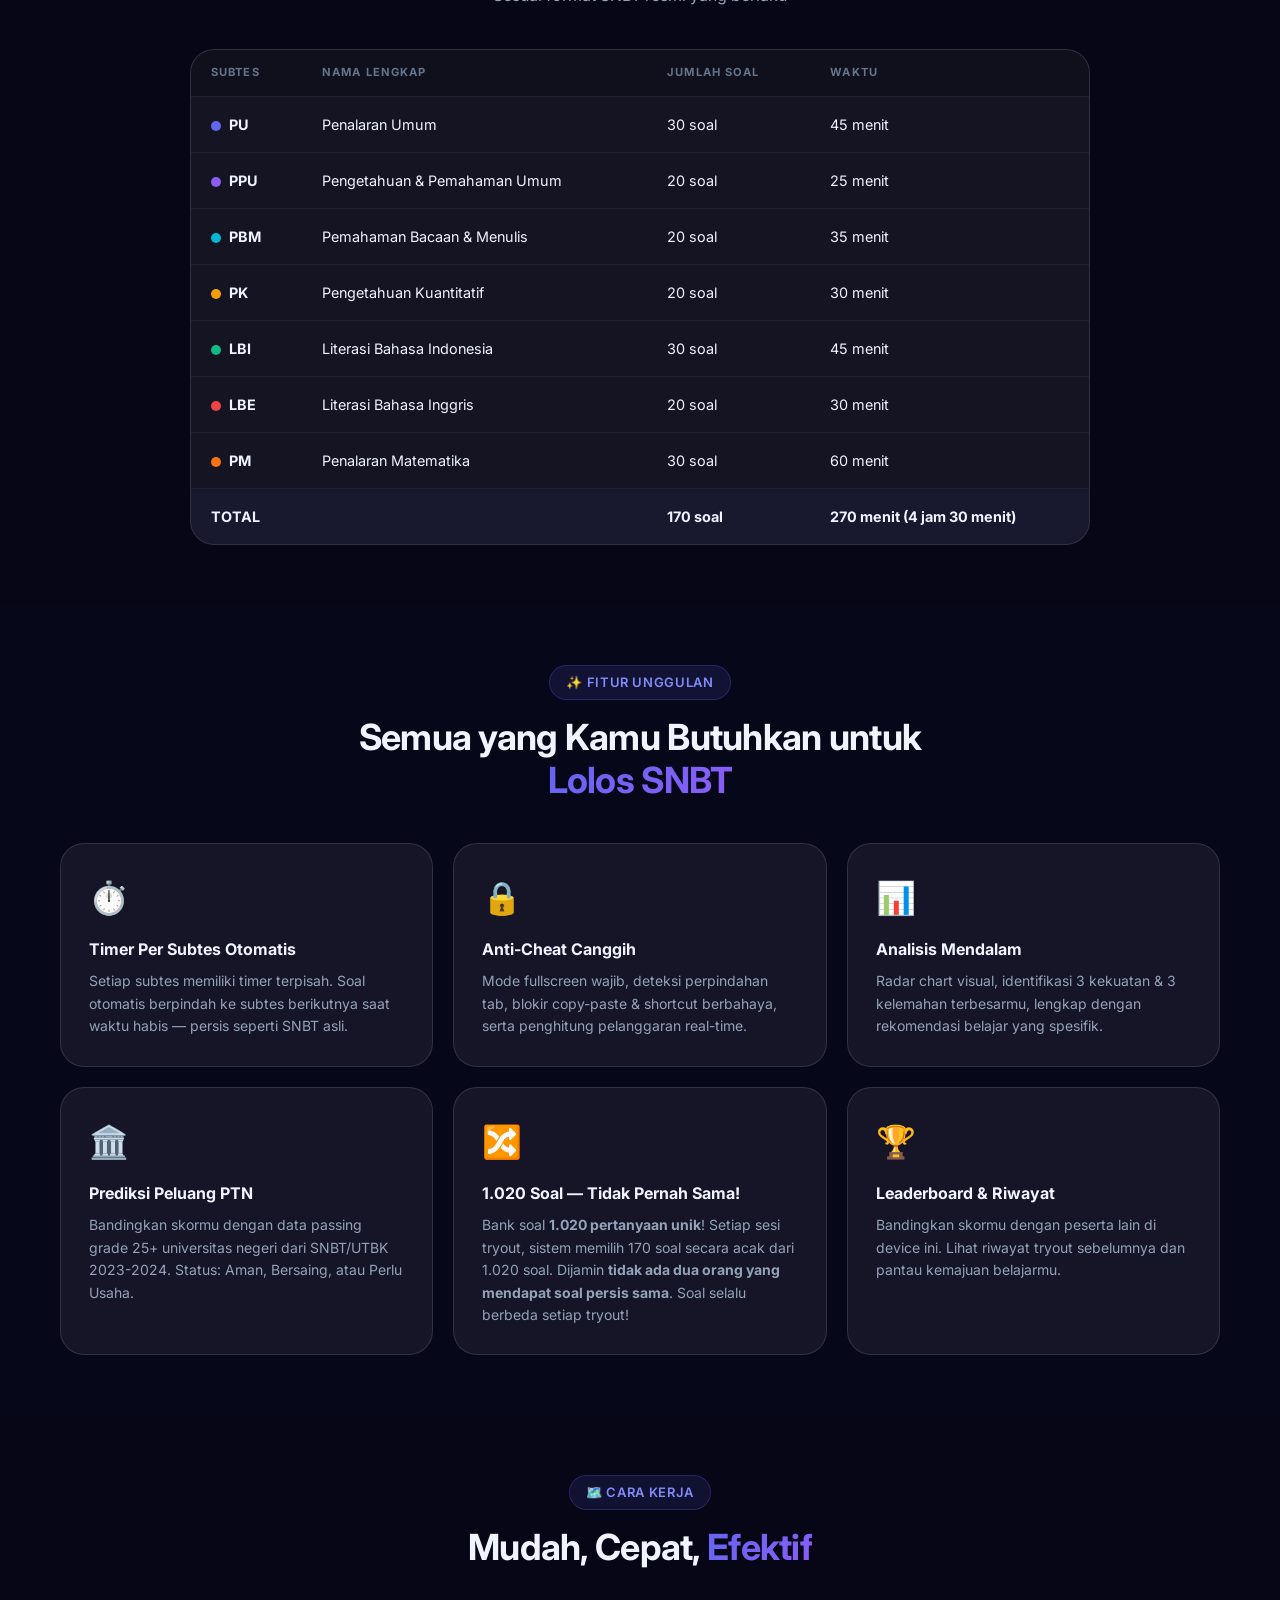
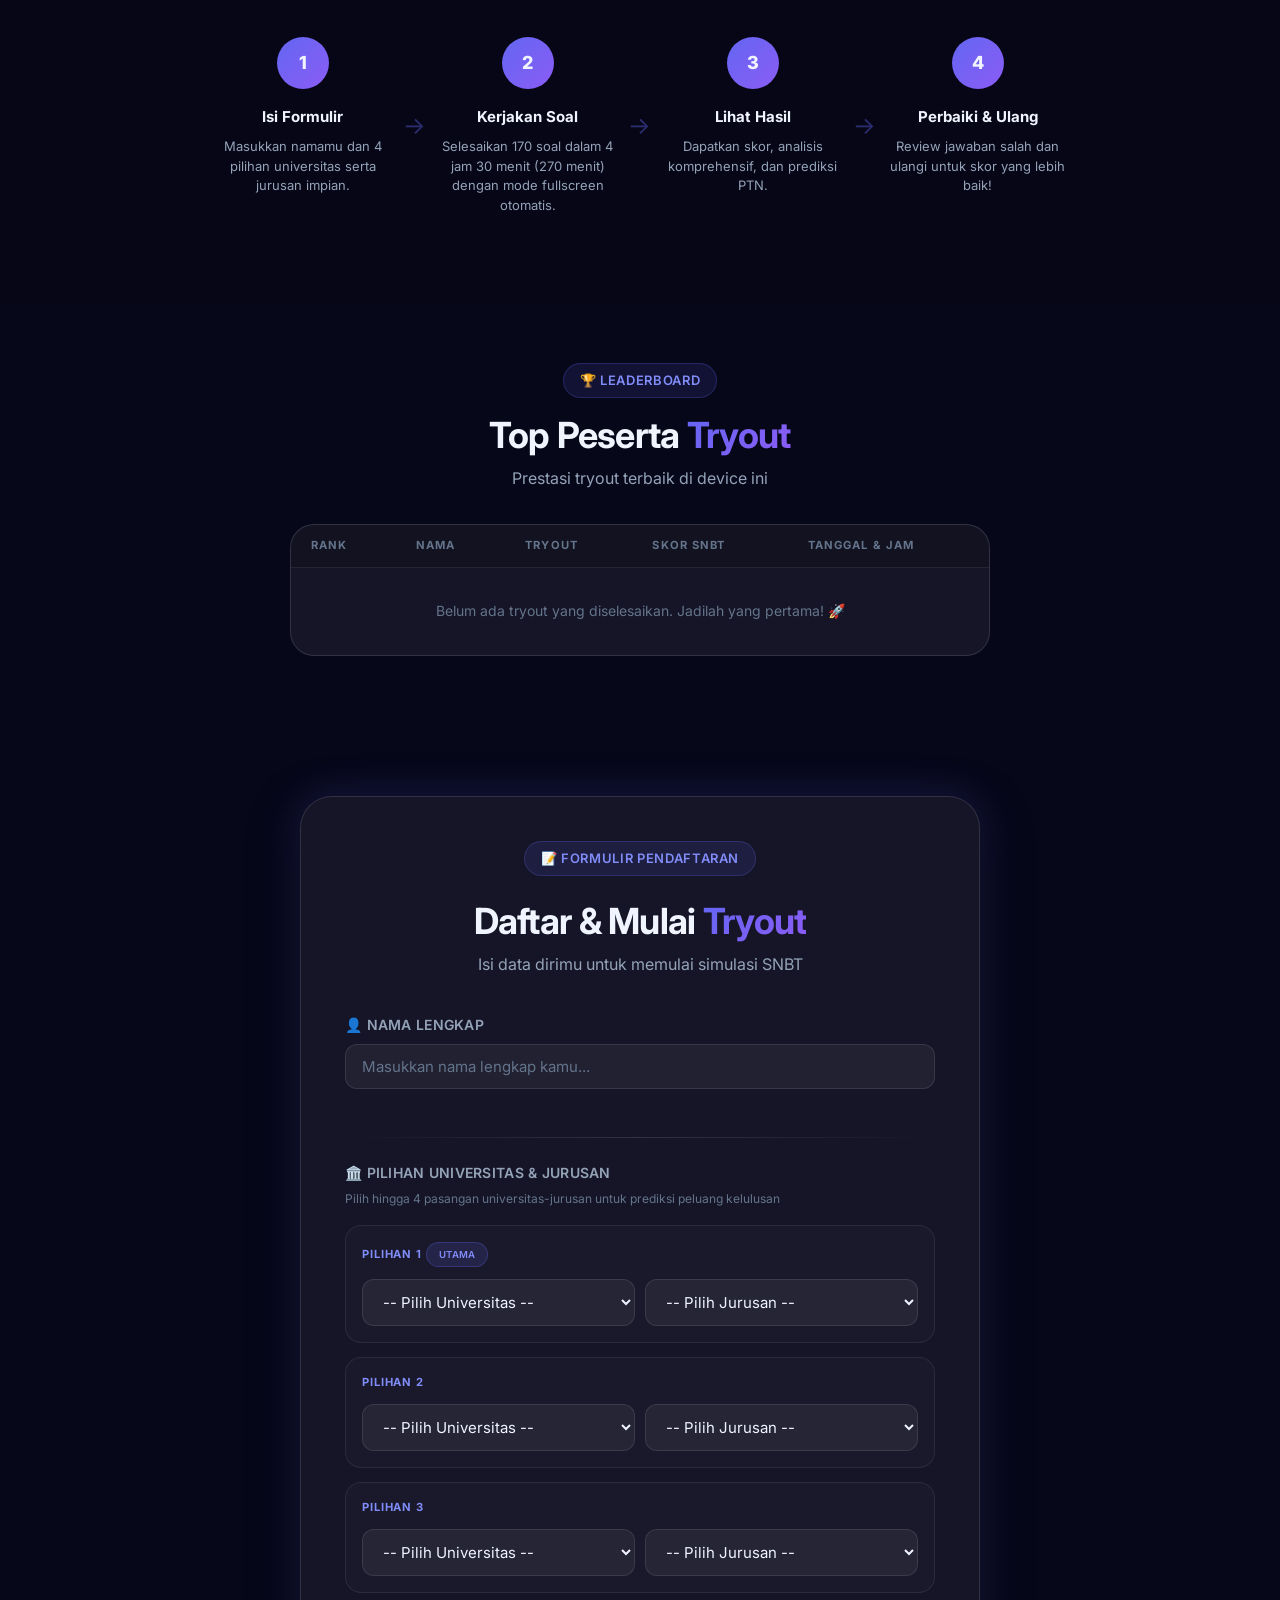
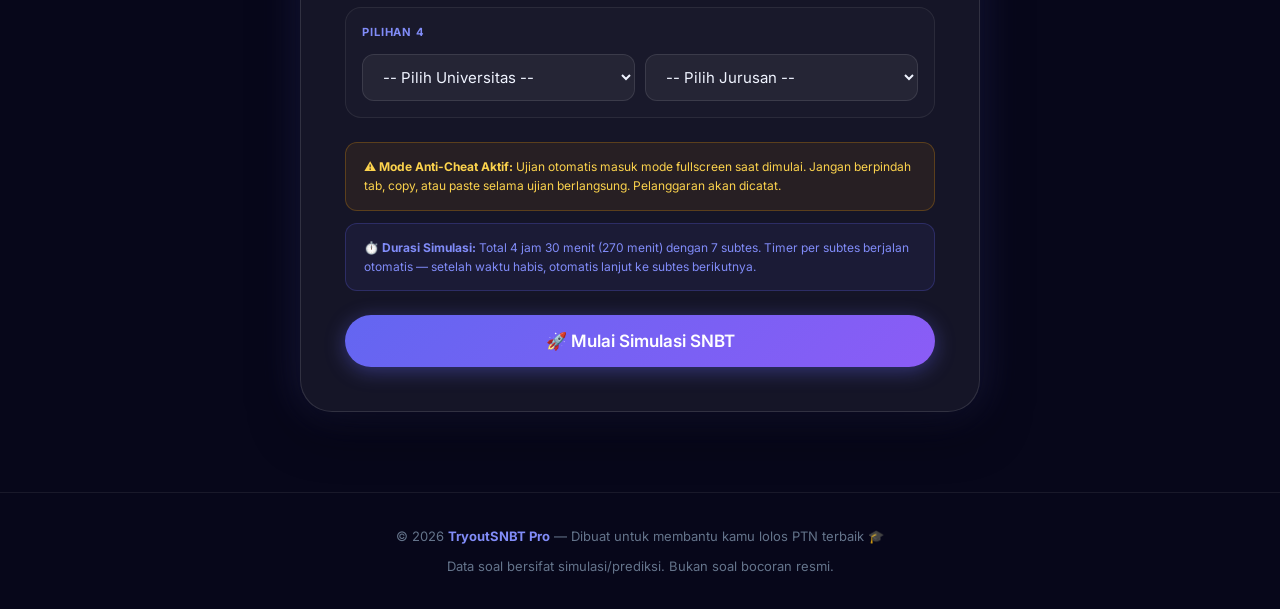
==== commit 32a7d65a: "fix: move floating badges outside hero-content to prevent text overlap and center alignment issues" ====
--- a/index.html
+++ b/index.html
@@ -751,22 +751,23 @@
     <!-- Grid Background -->
     <div class="hero-grid"></div>
 
+    <!-- Floating Badges (Outside hero-content to prevent overlap) -->
+    <div class="floating-badge fb-1">
+      <div class="fb-icon">🤖</div>
+      <div>
+        <div style="font-size:0.65rem;color:var(--text-muted);text-transform:uppercase;">Keamanan Ujian</div>
+        <div style="color:#fff;">Anti-Cheat Aktif</div>
+      </div>
+    </div>
+    <div class="floating-badge fb-2">
+      <div class="fb-icon">📊</div>
+      <div>
+        <div style="font-size:0.65rem;color:var(--text-muted);text-transform:uppercase;">Bank Soal</div>
+        <div style="color:#fff;">1.020+ Soal Unik</div>
+      </div>
+    </div>
+
     <div class="hero-content">
-      <!-- Floating Badges -->
-      <div class="floating-badge fb-1">
-        <div class="fb-icon">🤖</div>
-        <div>
-          <div style="font-size:0.65rem;color:var(--text-muted);text-transform:uppercase;">Keamanan Ujian</div>
-          <div style="color:#fff;">Anti-Cheat Aktif</div>
-        </div>
-      </div>
-      <div class="floating-badge fb-2">
-        <div class="fb-icon">📊</div>
-        <div>
-          <div style="font-size:0.65rem;color:var(--text-muted);text-transform:uppercase;">Bank Soal</div>
-          <div style="color:#fff;">1.020+ Soal Unik</div>
-        </div>
-      </div>
 
       <div class="hero-badge">
         <span class="dot"></span>
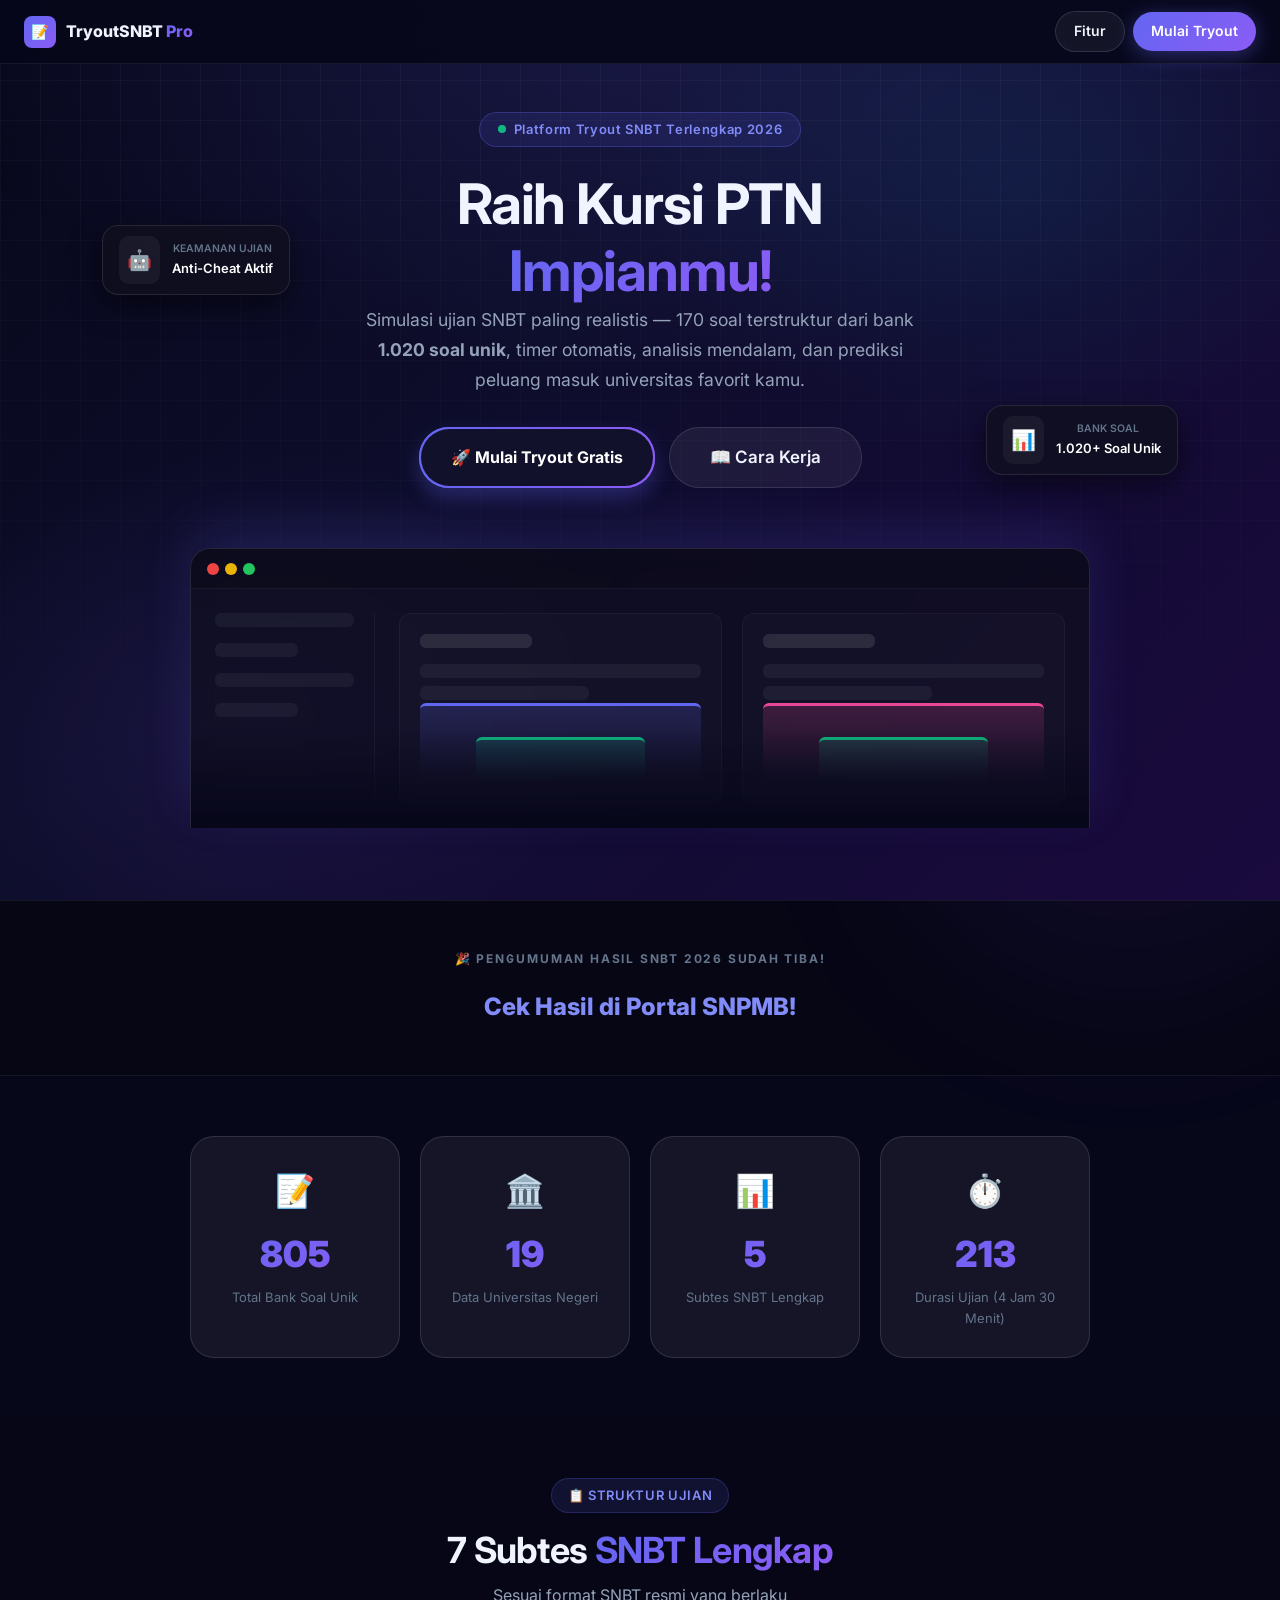
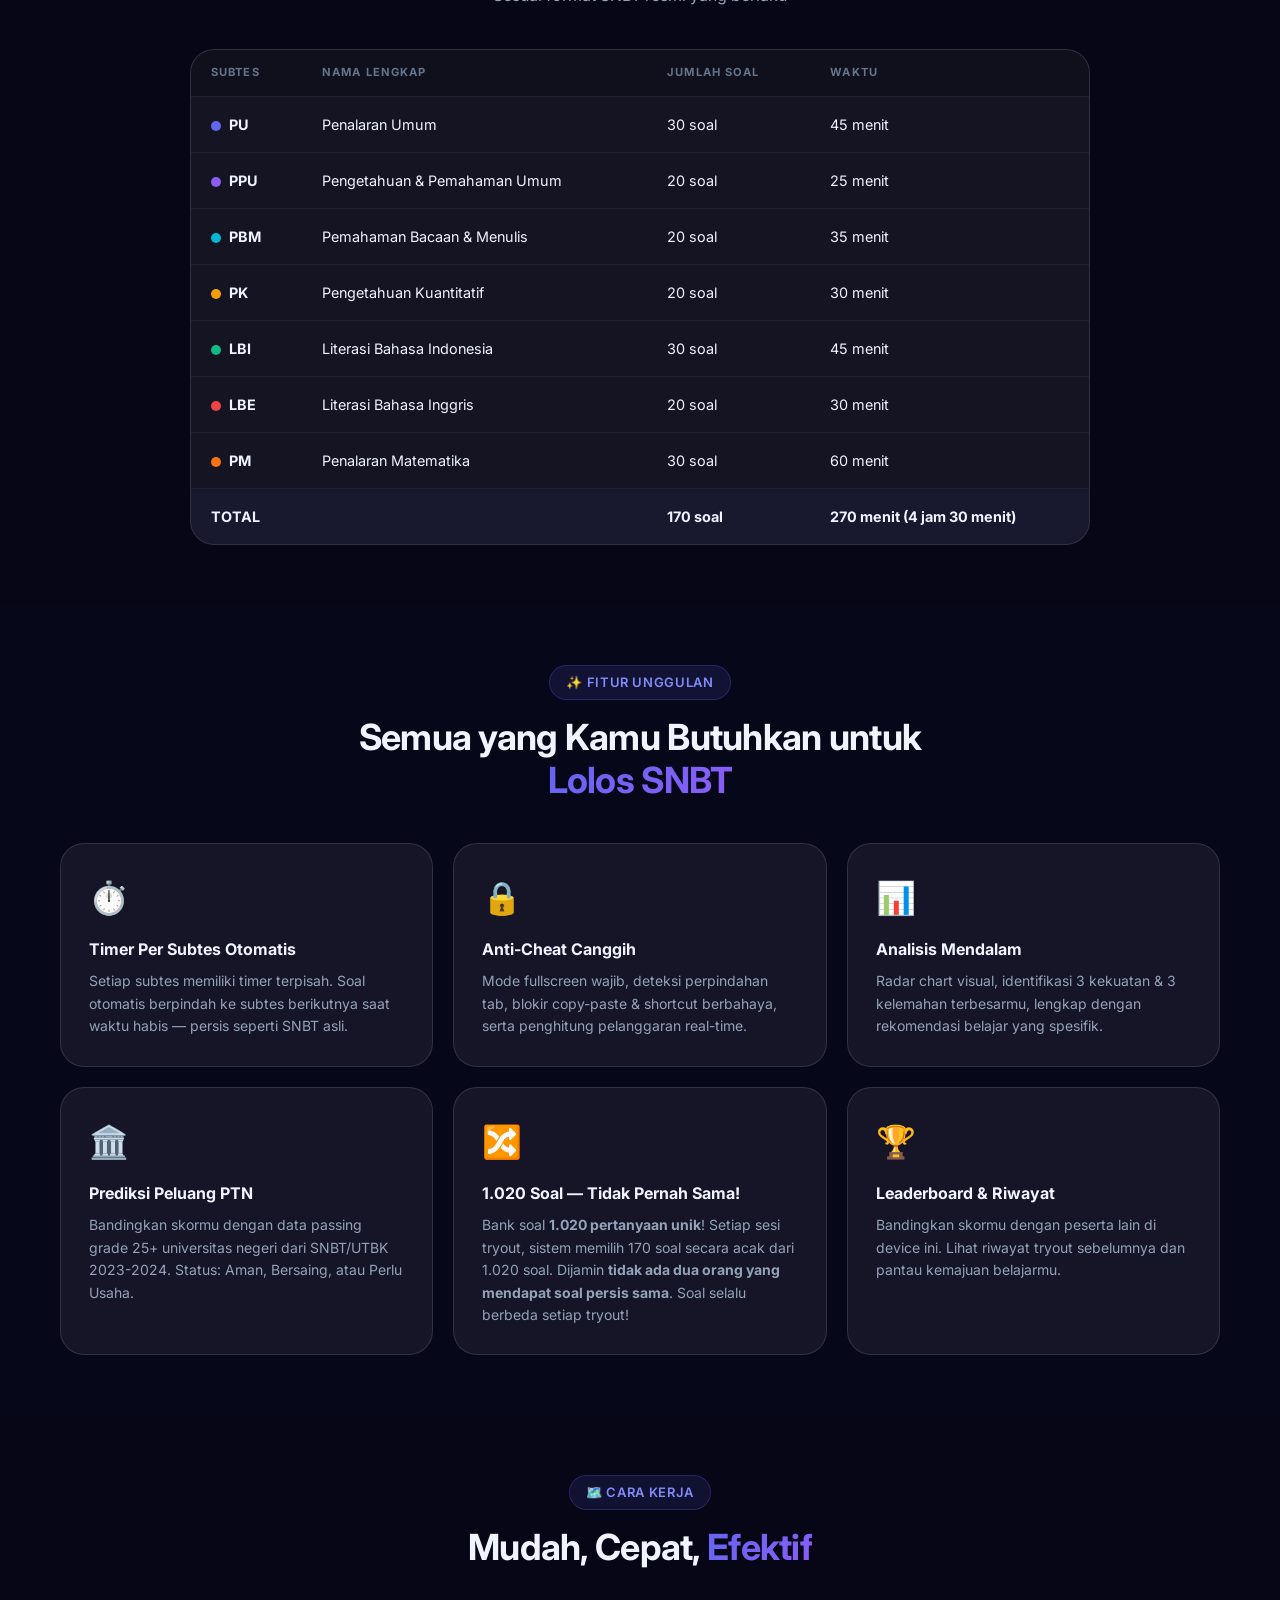
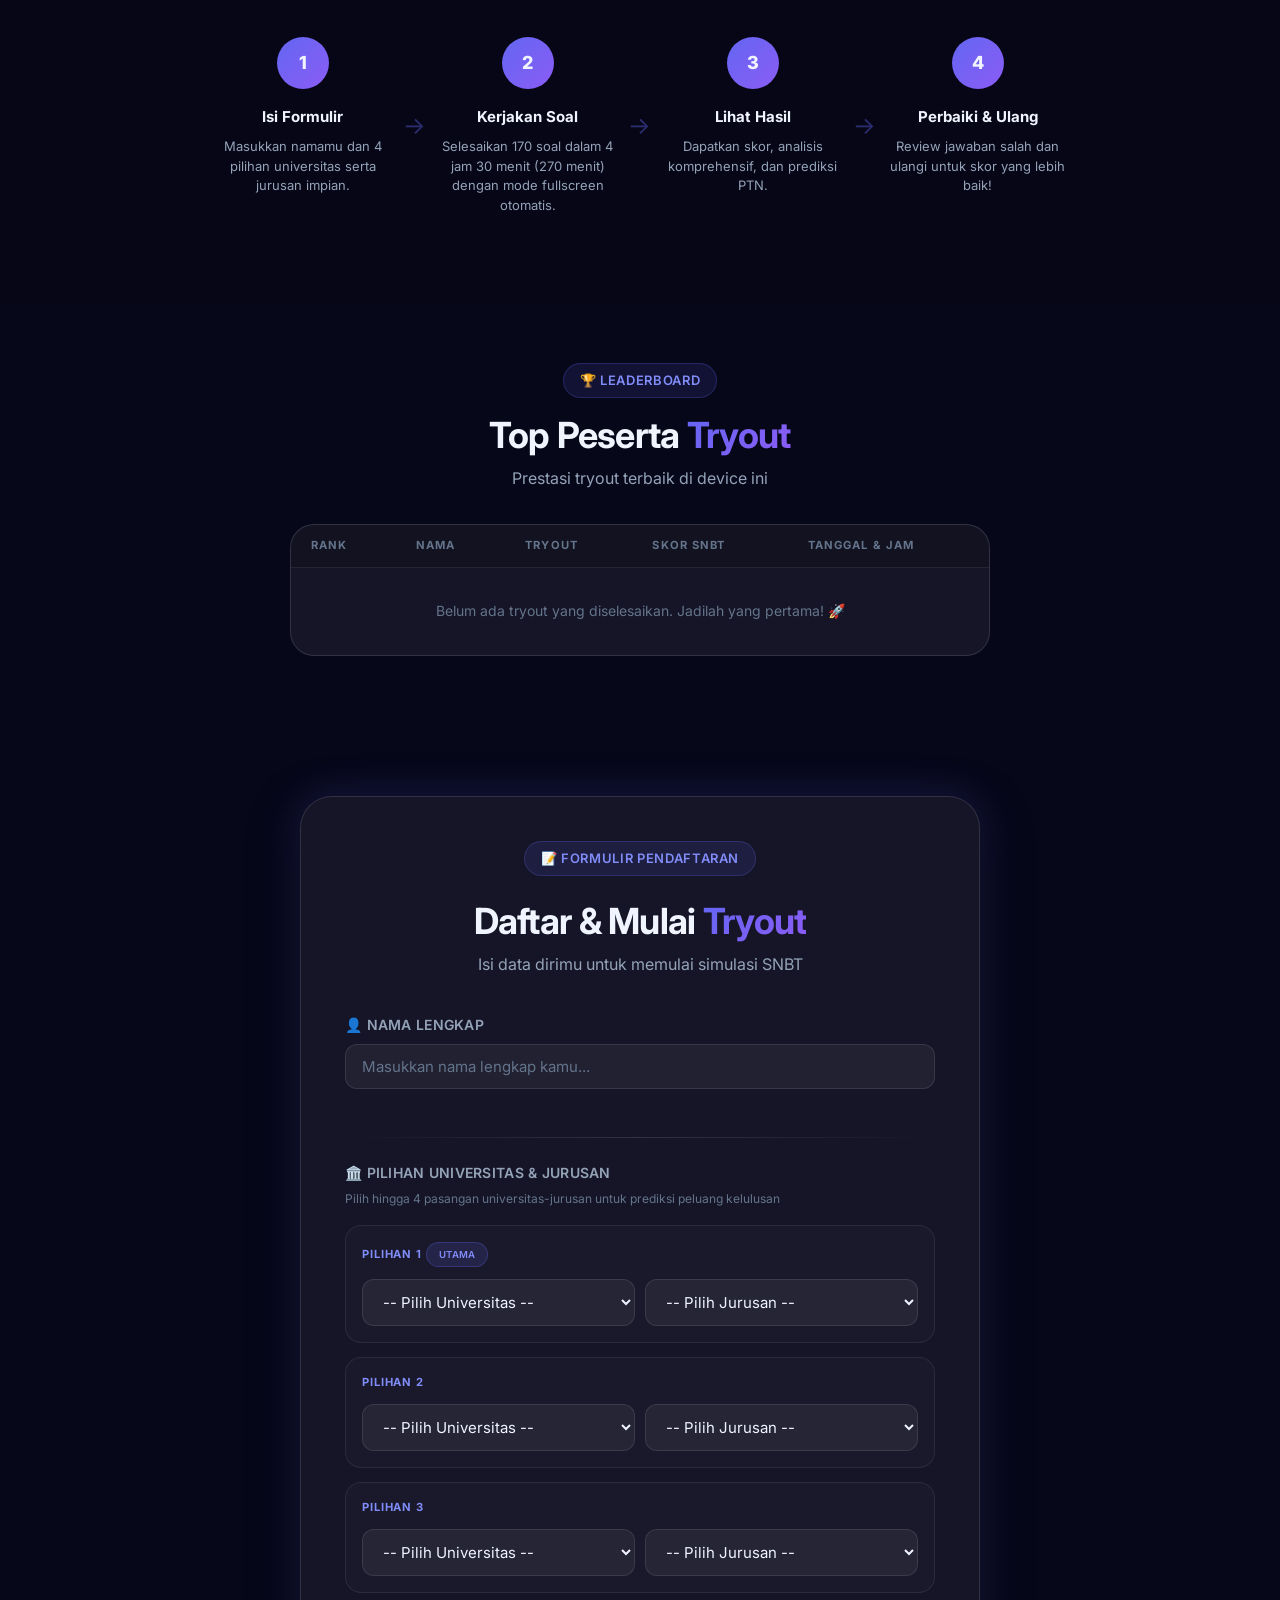
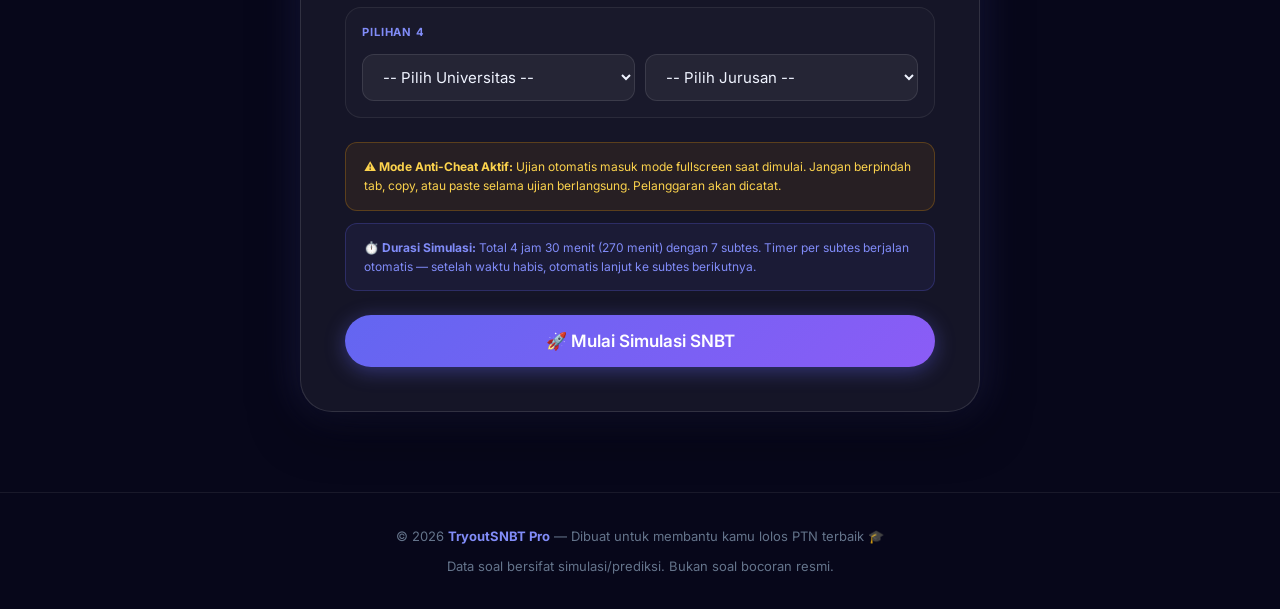
==== commit 2401a8c7: "fix: resolve horizontal scrollbar and force strict centering on hero content" ====
--- a/index.html
+++ b/index.html
@@ -64,6 +64,11 @@
       position: relative;
       z-index: 1;
       max-width: 800px;
+      width: 100%;
+      margin: 0 auto;
+      display: flex;
+      flex-direction: column;
+      align-items: center;
     }
 
     .hero-badge {
--- a/css/style.css
+++ b/css/style.css
@@ -69,6 +69,8 @@
 html {
   scroll-behavior: smooth;
   -webkit-font-smoothing: antialiased;
+  overflow-x: hidden;
+  width: 100%;
 }
 
 body {
@@ -78,6 +80,7 @@
   min-height: 100vh;
   line-height: 1.6;
   overflow-x: hidden;
+  width: 100%;
 }
 
 a {
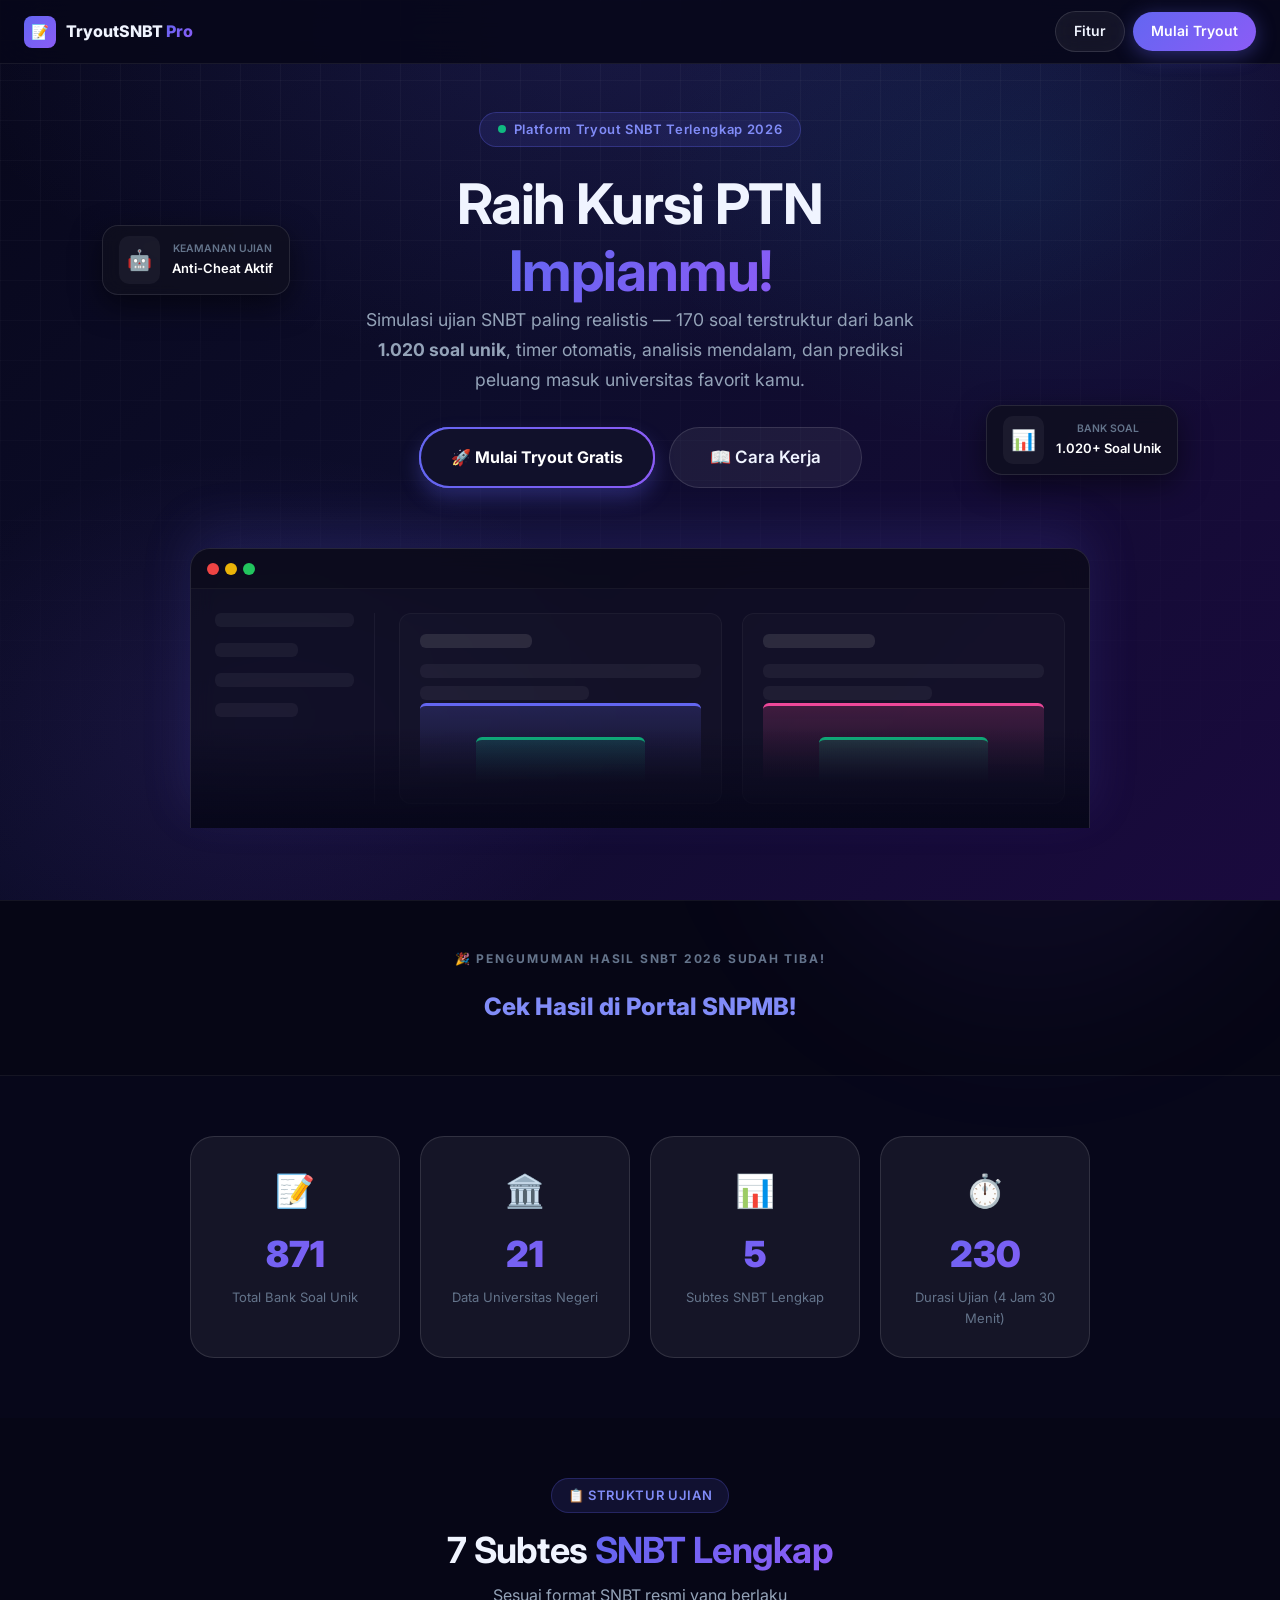
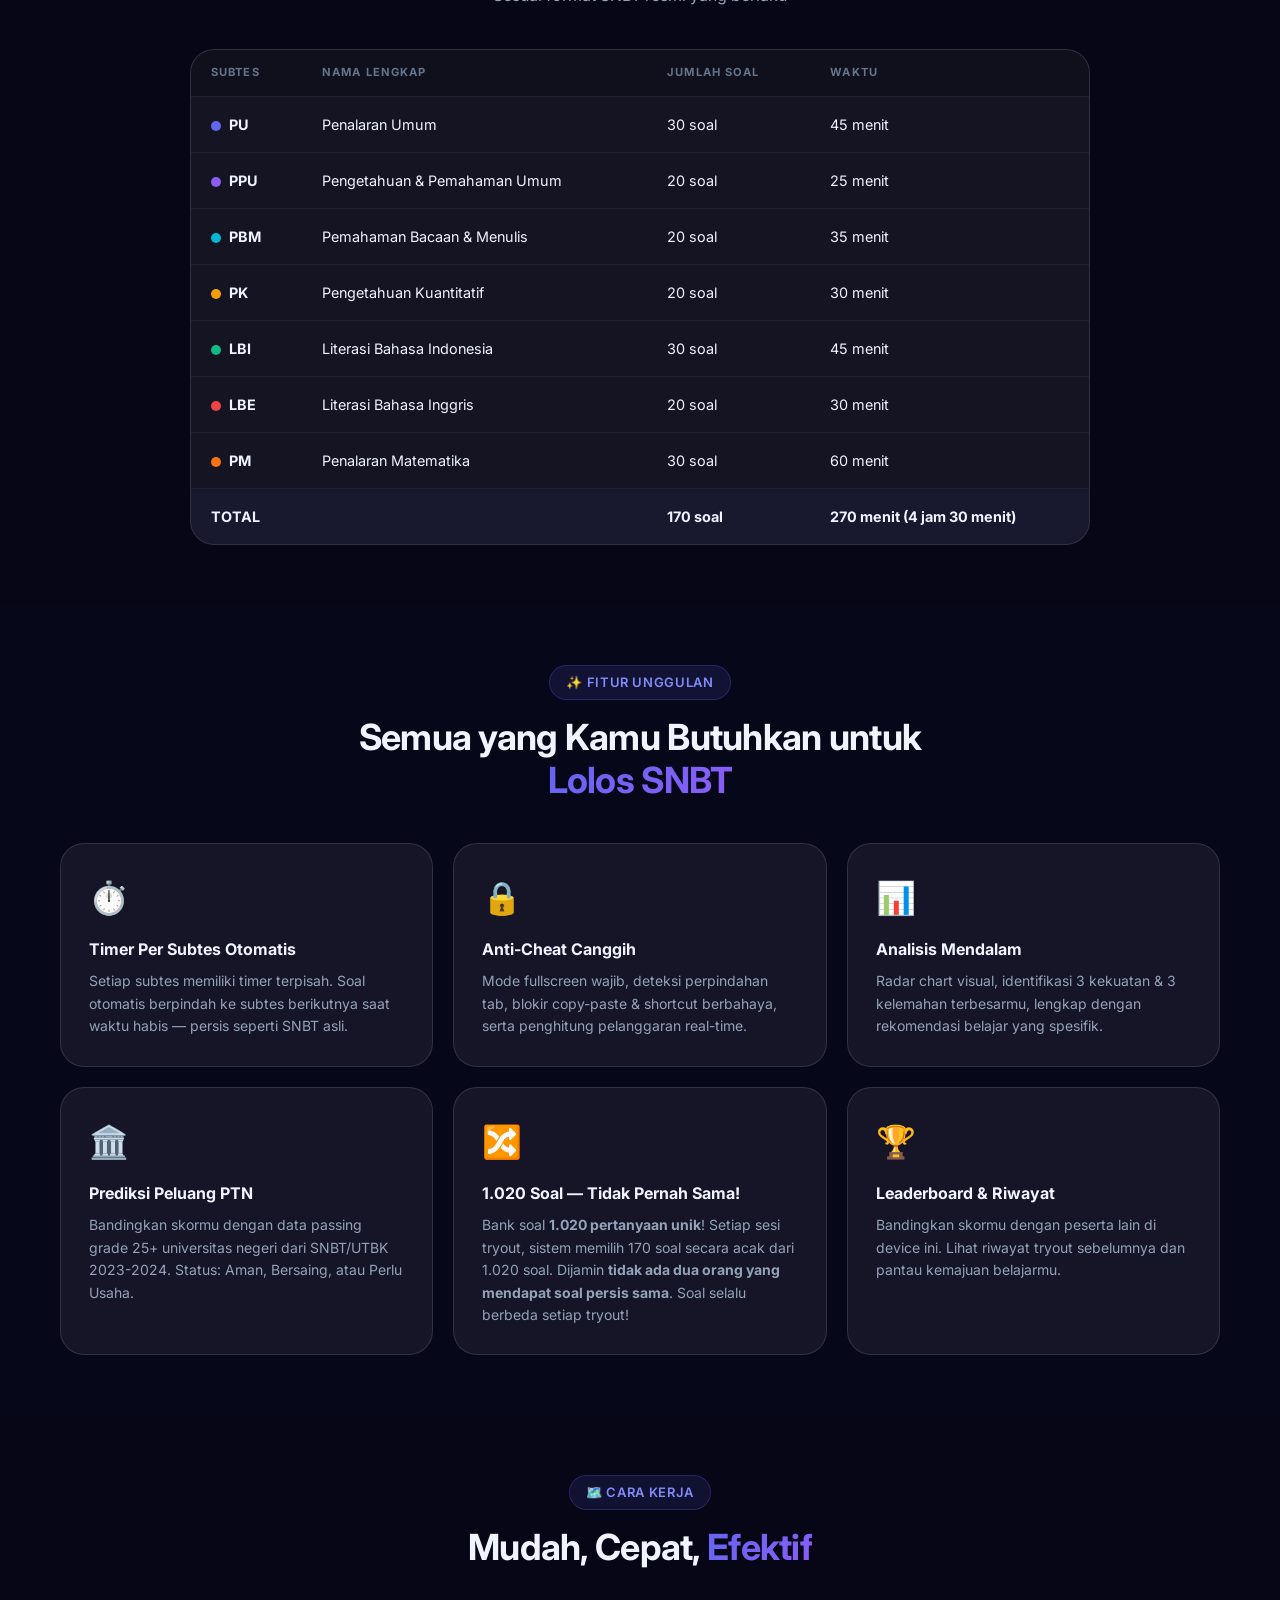
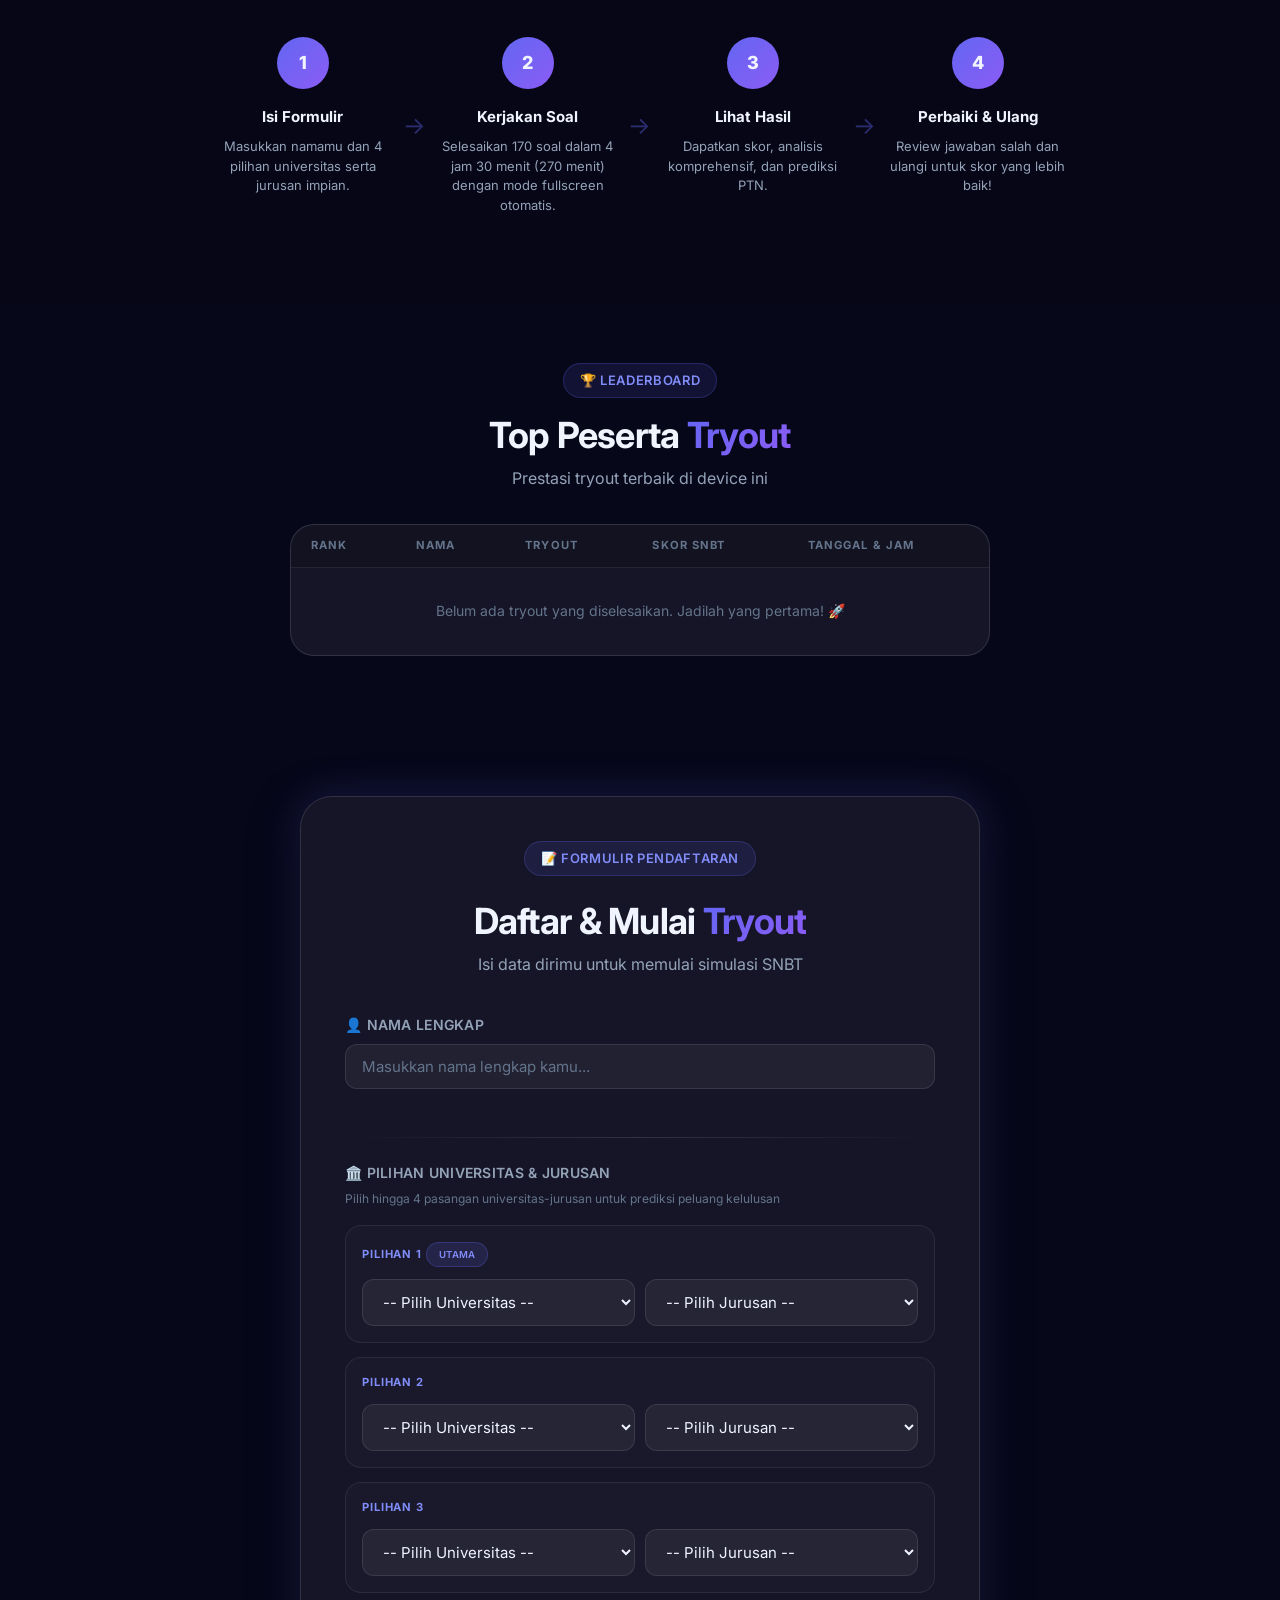
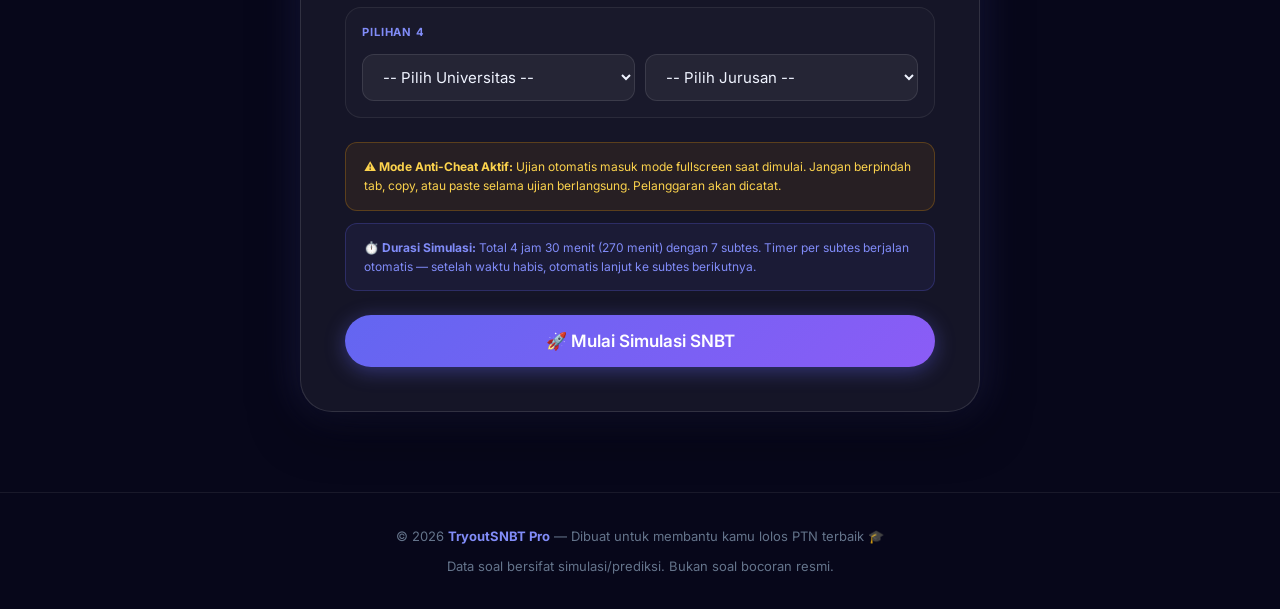
==== commit 487b0a65: "fix: remove orb-2 negative right margin causing overflow" ====
--- a/index.html
+++ b/index.html
@@ -53,7 +53,7 @@
       height: 500px;
       background: rgba(139, 92, 246, 0.06);
       bottom: -100px;
-      right: -100px;
+      right: 0;
       border-radius: 50%;
       filter: blur(80px);
       pointer-events: none;
